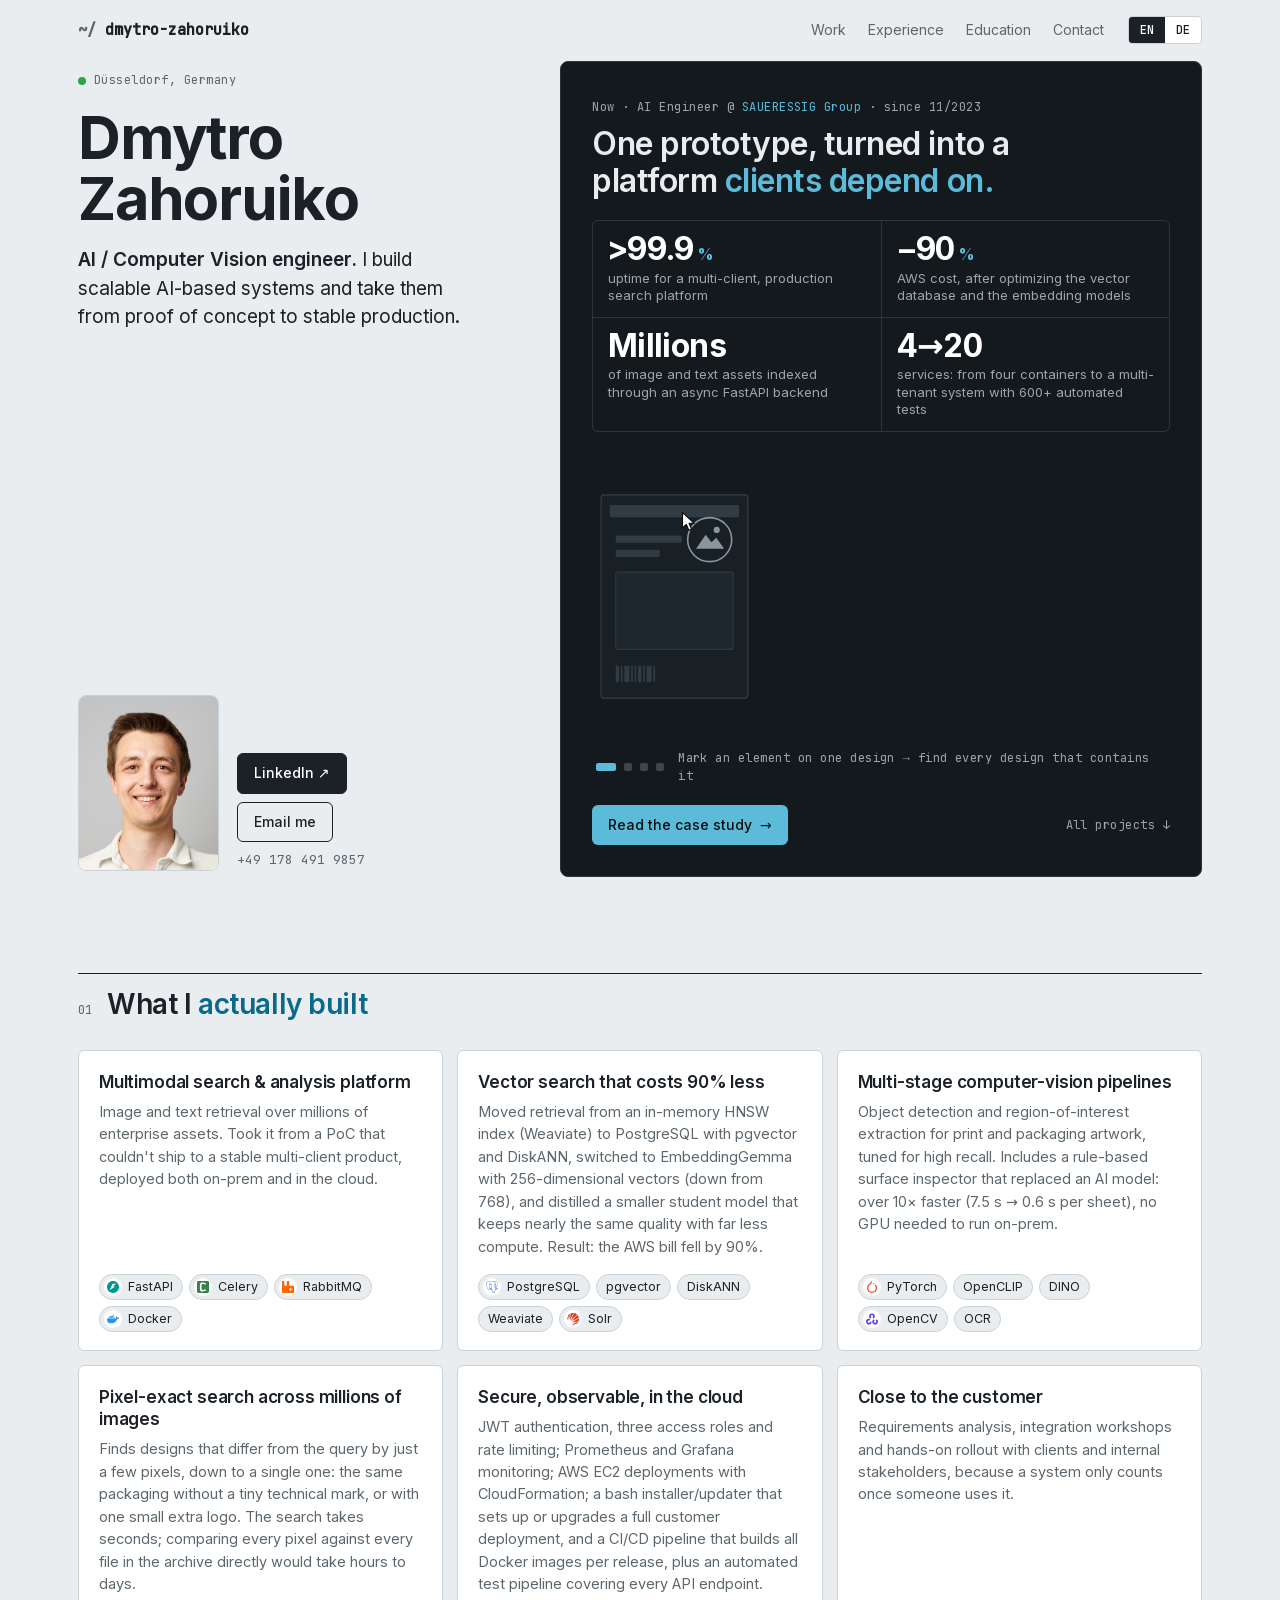
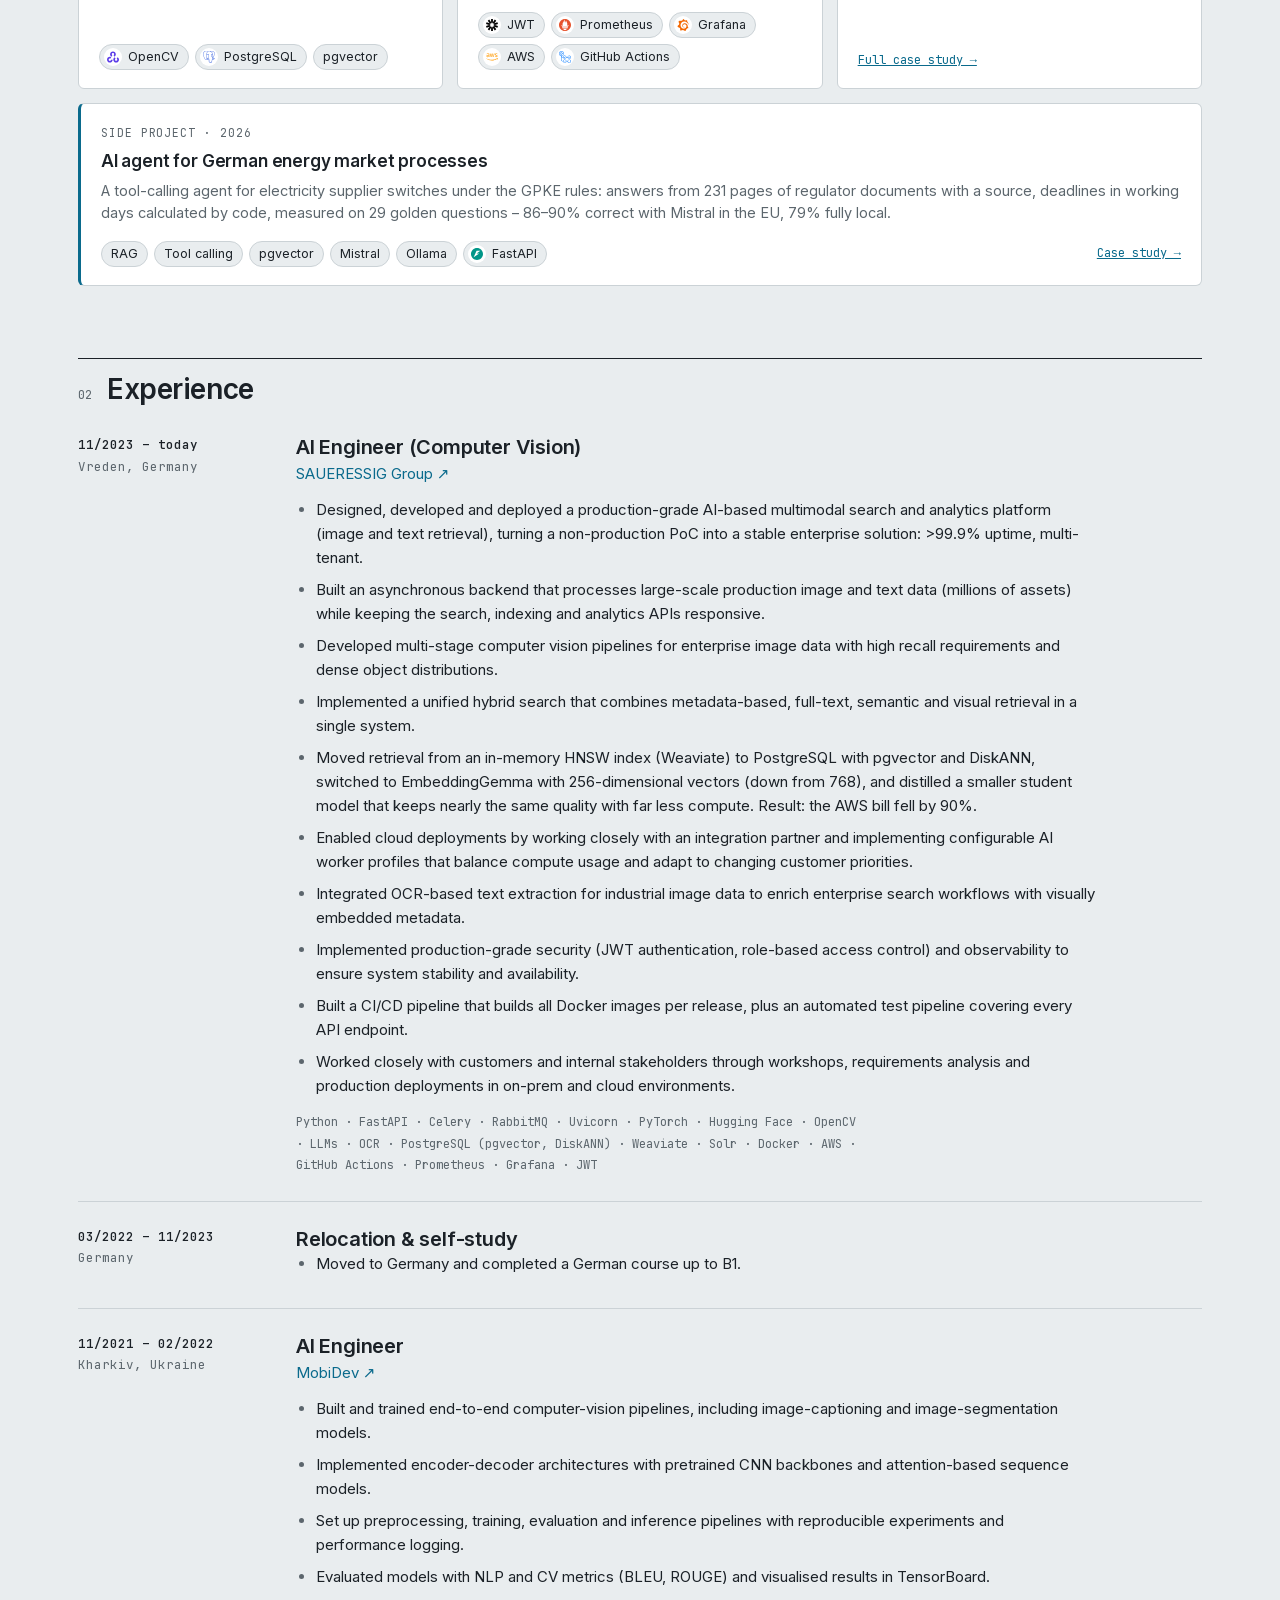
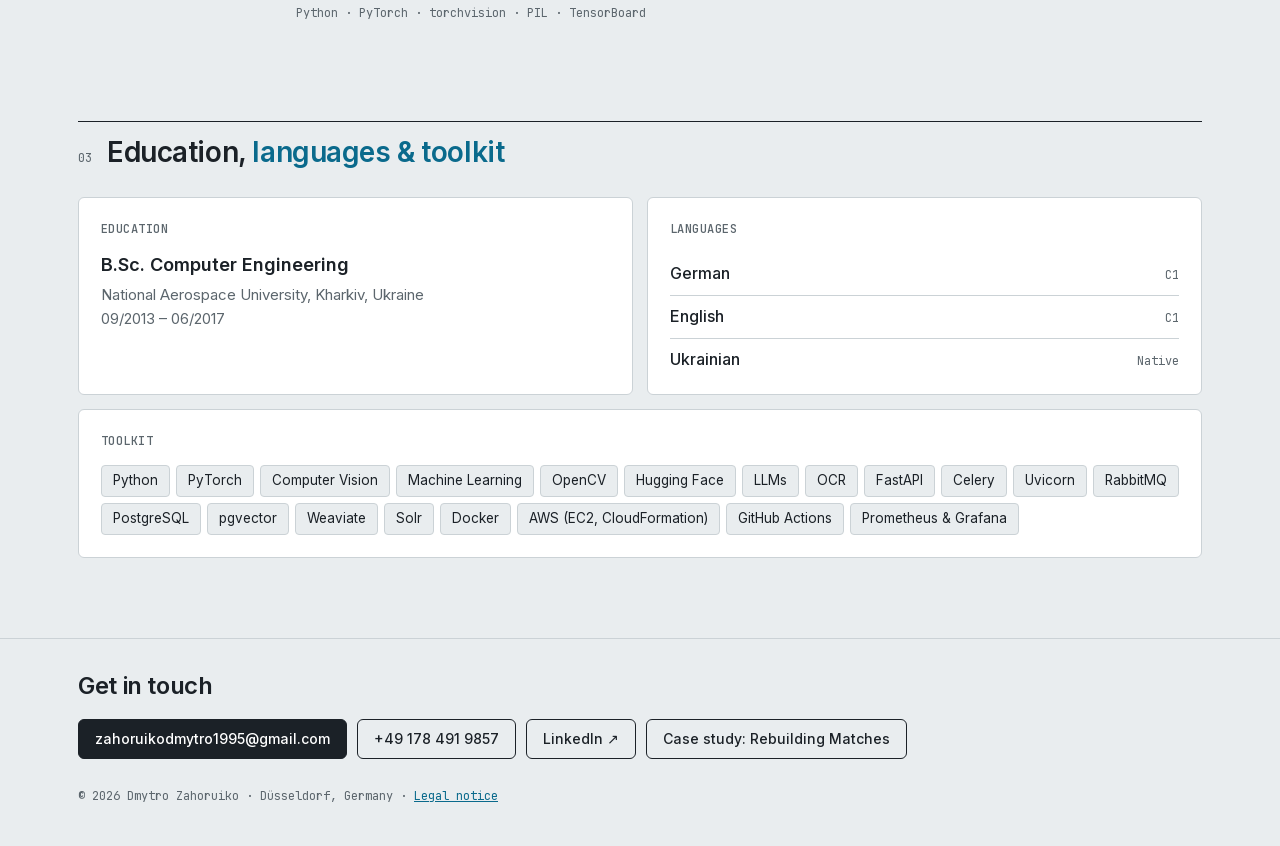
==== index.html @ 3e7b96e1 "Write percentages without a space and number ranges with en dashes Applies site-wide: the energy-age" ====
<!doctype html>
<html lang="en">
<head>
<meta charset="utf-8">
<meta name="viewport" content="width=device-width, initial-scale=1">
<title>Dmytro Zahoruiko — AI / Computer Vision Engineer</title>
<meta name="description" content="AI/ML engineer building production computer-vision, retrieval and LLM systems. Düsseldorf, Germany.">
<link rel="stylesheet" href="fonts/fonts.css">
<style>
  :root {
    --bg: #E9EDEF;
    --panel: #FFFFFF;
    --ink: #1B2127;
    --soft: #5C666D;
    --line: #CBD2D6;
    --accent: #0A6A8C;
    --hero: #14191E;
    --hero-ink: #E8ECEE;
    --hero-soft: #9AA5AD;
    --hero-line: #2C353C;
    --hero-accent: #5CBBD9;
    --btn-ink: #FFFFFF;

    --sans: "Inter", "Segoe UI", system-ui, -apple-system, "Helvetica Neue", Arial, sans-serif;
    --mono: "JetBrains Mono", ui-monospace, "SF Mono", "Cascadia Mono", Consolas, Menlo, monospace;
  }
  @media (prefers-color-scheme: dark) {
    :root {
      --bg: #101418;
      --panel: #1A2026;
      --ink: #E6E9E8;
      --soft: #97A1A8;
      --line: #2D363C;
      --accent: #5CBBD9;
      --hero: #0A0D10;
      --btn-ink: #101418;
    }
  }
  * { box-sizing: border-box; }
  html { scroll-behavior: smooth; }
  body {
    margin: 0;
    background: var(--bg);
    color: var(--ink);
    font-family: var(--sans);
    font-size: 16px;
    line-height: 1.6;
    -webkit-font-smoothing: antialiased;
  }
  a { color: var(--accent); }
  :focus-visible { outline: 2px solid var(--accent); outline-offset: 3px; }
  .wrap { max-width: 1180px; margin: 0 auto; padding: 0 28px; }
  .mono { font-family: var(--mono); font-size: 12px; letter-spacing: .04em; }

  /* ---------- nav (pinned) ---------- */
  html { scroll-padding-top: 76px; }
  /* nav jumps: land the section heading just under the bar, not its top padding */
  section[id] { scroll-margin-top: -72px; }
  .topbar {
    position: sticky; top: 0; z-index: 10;
    background: var(--bg);
    background: color-mix(in srgb, var(--bg) 88%, transparent);
    -webkit-backdrop-filter: blur(10px); backdrop-filter: blur(10px);
    border-bottom: 1px solid transparent;
    transition: border-color .2s;
  }
  .topbar.scrolled { border-bottom-color: var(--line); }
  nav { height: 60px; display: flex; align-items: center; justify-content: space-between; }
  .logo { font-weight: 600; font-size: 15px; text-decoration: none; color: var(--ink); font-family: var(--mono); }
  .logo::before { content: "~/ "; color: var(--soft); }
  .navr { display: flex; align-items: center; gap: 24px; }
  nav ul { display: flex; gap: 22px; list-style: none; margin: 0; padding: 0; }
  nav ul a { text-decoration: none; font-size: 14px; color: var(--soft); }
  nav ul a:hover { color: var(--ink); }
  .lang { display: flex; border: 1px solid var(--line); border-radius: 4px; overflow: hidden; background: var(--panel); }
  .lang button {
    font-family: var(--mono); font-size: 12px; font-weight: 500;
    padding: 5px 11px; border: 0; background: transparent; color: var(--ink); cursor: pointer;
  }
  .lang button[aria-pressed="true"] { background: var(--ink); color: var(--panel); }
  .lang button:not([aria-pressed="true"]):hover { background: var(--bg); }

  /* ---------- hero (fits one screen) ---------- */
  .hero {
    min-height: calc(100vh - 60px);
    display: grid;
    grid-template-columns: minmax(0, 5fr) minmax(0, 7fr);
    gap: 24px;
    padding-bottom: 24px;
    align-items: stretch;
  }
  .who { display: flex; flex-direction: column; justify-content: space-between; gap: 24px; padding: 6px 0; }
  .loc { color: var(--soft); display: inline-flex; align-items: center; gap: 8px; }
  .loc::before { content: ""; width: 8px; height: 8px; border-radius: 50%; background: #2DA44E; }
  h1 { font-weight: 700; font-size: clamp(38px, 4.6vw, 62px); line-height: 1.05; letter-spacing: -.02em; margin: 14px 0 16px; }
  .role { font-size: 19px; line-height: 1.5; max-width: 34ch; margin: 0; }
  .role b { font-weight: 600; }

  .id-row { display: flex; gap: 18px; align-items: flex-end; }
  .photo { flex: 0 0 auto; width: clamp(112px, 11vw, 150px); aspect-ratio: 4/5; border-radius: 8px; overflow: hidden; background: var(--panel); border: 1px solid var(--line); position: relative; display: grid; place-items: center; }
  .photo img { position: absolute; inset: 0; width: 100%; height: 100%; object-fit: cover; }
  .photo span { font-weight: 600; font-size: 40px; color: var(--soft); }
  .contact { display: flex; flex-direction: column; gap: 8px; align-items: flex-start; }
  .btn {
    display: inline-flex; align-items: center; gap: 8px;
    padding: 8px 16px; border-radius: 6px;
    font-weight: 500; font-size: 14px; text-decoration: none;
    border: 1px solid var(--ink); color: var(--ink); background: transparent;
    transition: background .15s, color .15s;
  }
  .btn.solid { background: var(--ink); color: var(--btn-ink); }
  .btn:hover { background: var(--panel); color: var(--ink); }
  .btn.solid:hover { background: var(--accent); border-color: var(--accent); color: #fff; }
  .phone { font-family: var(--mono); font-size: 13px; text-decoration: none; color: var(--soft); }
  .phone:hover { color: var(--ink); text-decoration: underline; }

  /* ---------- impact panel ---------- */
  .impact {
    background: var(--hero); color: var(--hero-ink);
    border: 1px solid var(--hero-line); border-radius: 8px;
    padding: clamp(20px, 2.4vw, 34px);
    display: flex; flex-direction: column; gap: 20px;
  }
  .impact .mono { color: var(--hero-soft); line-height: 1.5; }
  .impact .mono a { color: var(--hero-accent); text-decoration: none; }
  .impact .mono a:hover { text-decoration: underline; }
  .impact h2 { font-weight: 600; font-size: clamp(24px, 2.5vw, 34px); line-height: 1.15; letter-spacing: -.015em; margin: 8px 0 0; max-width: 24ch; }
  .impact h2 em { font-style: normal; color: var(--hero-accent); }
  .stats { display: grid; grid-template-columns: repeat(2, minmax(0, 1fr)); gap: 1px; background: var(--hero-line); border: 1px solid var(--hero-line); border-radius: 6px; overflow: hidden; }
  .stat { background: var(--hero); padding: 11px 15px 12px; }
  .stat strong { display: block; font-weight: 700; font-size: clamp(24px, 2.5vw, 34px); line-height: 1.05; letter-spacing: -.02em; font-variant-numeric: tabular-nums; color: #fff; }
  .stat strong small { font-size: .5em; color: var(--hero-accent); margin-left: 3px; font-weight: 600; }
  .stat p { margin: 4px 0 0; font-size: 13px; line-height: 1.35; color: var(--hero-soft); }
  /* search demo: select a motif, find the designs that contain it */
  .demo { margin: 0; display: flex; flex-direction: column; gap: 8px; }
  .demo svg { display: block; width: 100%; height: auto; }
  /* desktop: the hero is exactly one screen tall and the demo takes whatever height is left */
  @media (min-width: 961px) {
    .hero { height: calc(100vh - 60px); min-height: 560px; }
    .impact { min-height: 0; }
    .demo { flex: 1 1 0; min-height: 90px; }
    .demo svg { flex: 1 1 0; min-height: 0; height: 100%; }
  }
  .demo .body { fill: #181F25; stroke: #343F47; stroke-width: 1; }
  .demo .band, .demo .ln, .demo .bc { fill: #313B43; }
  .demo .blk { fill: #1F272E; stroke: #2E383F; stroke-width: 1; }
  .demo .em circle { fill: none; stroke: #8A959D; stroke-width: 1.4; }
  .demo .em path, .demo .em .sun { fill: #8A959D; stroke: none; }
  .demo .em.on circle { stroke: var(--hero-accent); }
  .demo .em.on path, .demo .em.on .sun { fill: var(--hero-accent); }
  .demo .sel, .demo .hl { fill: rgba(92, 187, 217, .14); stroke: var(--hero-accent); stroke-width: 1.5; }
  .demo .sel { stroke-dasharray: 4 3; }
  .demo .sel.lock { stroke-dasharray: none; }
  .demo .arrow { fill: none; stroke: var(--hero-soft); stroke-width: 1.5; stroke-linecap: round; stroke-linejoin: round; }
  .demo .board { stroke: #3A3029; stroke-width: 1; }
  .demo .gr { fill: none; stroke: #3A3029; stroke-linecap: round; }
  .demo .gr2 { fill: none; stroke: #4D3F34; stroke-linecap: round; }
  .demo .pore { fill: none; stroke: #120E0B; stroke-linecap: round; opacity: .8; }
  .demo .knot .kb { fill: #17120F; stroke: #6E5949; }
  .demo .knot .kr { fill: none; stroke: #5A483B; }
  .demo .knot .kc { fill: #75604E; }
  .demo .crack { fill: #0A0807; stroke: #54443A; stroke-width: .4; stroke-linejoin: round; }
  .demo .mat { stroke: #3A3F44; stroke-width: 1; }
  .demo .vein { fill: none; stroke: #C9C4BA; stroke-linecap: round; stroke-linejoin: round; opacity: .8; }
  .demo .vein2 { fill: none; stroke: #8E8981; stroke-linecap: round; stroke-linejoin: round; opacity: .45; }
  .demo .speck { fill: none; stroke: #55524C; stroke-linecap: round; }
  .demo .pebble { fill: #3A2E27; opacity: .7; }
  .demo .brush { fill: none; stroke: #8C969D; opacity: .35; }
  .demo .brush2 { fill: none; stroke: #23292D; opacity: .4; }
  .demo .thread { fill: #3C4350; }
  .demo .thread2 { fill: #343A45; }
  .demo text { font-family: var(--mono); }
  .demo .cls text { fill: var(--hero-ink); transition: fill .3s; }
  .demo .cls .track { fill: #222A30; }
  .demo .cls .bar { fill: #5C666D; transition: fill .3s; }
  .demo .cls.on text { fill: var(--hero-accent); }
  .demo .cls.on .bar { fill: var(--hero-accent); }
  .demo .cls.dim text { fill: #5C666D; }
  .demo .chip rect { fill: rgba(92, 187, 217, .14); stroke: var(--hero-accent); stroke-width: 1; }
  .demo .chip text { fill: var(--hero-accent); letter-spacing: .06em; }
  .demo .mk { fill: none; stroke: #8A959D; stroke-width: 1; stroke-linejoin: round; }
  .demo .mkf { fill: #8A959D; }
  .demo .dmk { fill: none; stroke: var(--hero-accent); stroke-width: 1.3; stroke-linejoin: round; }
  .demo .dmkf { fill: var(--hero-accent); }
  .demo .dlab { fill: var(--hero-accent); }
  .demo .mini-em { fill: none; stroke: #6F7A82; stroke-width: .8; }
  .demo .probe { fill: none; stroke: var(--hero-accent); stroke-width: 1.2; }
  .demo .cand { fill: none; stroke: var(--hero-accent); stroke-width: 1; stroke-dasharray: 3 2; }
  .demo .det { fill: none; stroke: #9AA5AD; stroke-width: 1; stroke-dasharray: 3 2; }
  .demo .scan { stroke: var(--hero-accent); stroke-width: 1.5; }
  .demo .rip { fill: none; stroke: var(--hero-accent); stroke-width: 1.5; }
  .demo-foot { display: flex; align-items: center; gap: 10px; }
  .dots { display: flex; flex: none; }
  .dots button {
    width: 16px; height: 16px; padding: 4px; border: 0; border-radius: 6px; cursor: pointer;
    background: #3A454D; background-clip: content-box;
    transition: width .3s, background-color .3s;
  }
  .dots button:hover { background-color: var(--hero-soft); }
  .dots button[aria-current="true"] { width: 28px; background-color: var(--hero-accent); }
  .demo figcaption { display: grid; }
  .demo figcaption span { grid-area: 1 / 1; transition: opacity .4s; }
  .demo .cur { fill: #fff; stroke: #0A0D10; stroke-width: 1; stroke-linejoin: round; }
  .impact-foot { display: flex; align-items: center; justify-content: space-between; flex-wrap: wrap; gap: 12px; margin-top: auto; }
  .more { color: #0A0D10; background: var(--hero-accent); text-decoration: none; font-weight: 500; font-size: 14px; padding: 9px 16px; border-radius: 6px; display: inline-flex; gap: 8px; }
  .more:hover { background: #8AD3EA; }
  .impact-foot .down { color: var(--hero-soft); text-decoration: none; }
  .impact-foot .down:hover { color: #fff; }

  /* ---------- sections ---------- */
  section { padding: 72px 0 0; }
  .sec-head { display: flex; align-items: baseline; gap: 14px; border-top: 1px solid var(--ink); padding-top: 14px; margin-bottom: 28px; }
  .sec-head .mono { color: var(--soft); }
  h2.t { font-weight: 600; letter-spacing: -.015em; font-size: 28px; line-height: 1.2; margin: 0; }
  h2.t em { font-style: normal; color: var(--accent); }

  .work { display: grid; grid-template-columns: repeat(auto-fit, minmax(300px, 1fr)); gap: 14px; }
  .card { background: var(--panel); border: 1px solid var(--line); border-radius: 6px; padding: 20px 20px 18px; display: flex; flex-direction: column; }
  .card:hover { border-color: var(--soft); }
  .card h3 { font-size: 17px; font-weight: 600; letter-spacing: -.01em; line-height: 1.3; margin: 0 0 8px; }
  .card p { margin: 0 0 16px; color: var(--soft); font-size: 14.5px; line-height: 1.55; }
  .card .more-link { margin-top: auto; font-family: var(--mono); font-size: 12px; }
  .card.side { grid-column: 1 / -1; border-left: 3px solid var(--accent); }
  .card .kicker { font-family: var(--mono); font-size: 11.5px; letter-spacing: .08em; text-transform: uppercase; color: var(--soft); margin: 0 0 8px; }
  .card .foot { display: flex; flex-wrap: wrap; align-items: center; justify-content: space-between; gap: 12px; margin-top: auto; }
  .card .foot .stack, .card .foot .more-link { margin-top: 0; }

  .stack { display: flex; flex-wrap: wrap; gap: 6px; list-style: none; margin: auto 0 0; padding: 0; }
  .stack li { display: inline-flex; align-items: center; gap: 6px; font-size: 12.5px; padding: 3px 9px 3px 4px; border: 1px solid var(--line); border-radius: 999px; background: var(--bg); line-height: 1.4; }
  .stack li.ni { padding-left: 9px; }
  .stack i { width: 18px; height: 18px; border-radius: 50%; background: #fff; display: grid; place-items: center; flex: 0 0 auto; }
  .stack img { width: 12px; height: 12px; display: block; }

  /* experience */
  .job { display: grid; grid-template-columns: 190px 1fr; gap: 28px; padding: 24px 0; border-top: 1px solid var(--line); }
  .sec-head + .job { border-top: 0; padding-top: 0; }
  .when { font-family: var(--mono); font-size: 12.5px; color: var(--soft); line-height: 1.7; }
  .when b { color: var(--ink); font-weight: 500; display: block; }
  .job h3 { margin: 0; font-size: 20px; font-weight: 600; letter-spacing: -.01em; line-height: 1.3; }
  .job .org { font-size: 15px; margin: 2px 0 12px; color: var(--soft); }
  .job .org a { color: var(--accent); text-decoration: none; }
  .job .org a:hover { text-decoration: underline; }
  .job ul.points { margin: 0; padding-left: 20px; max-width: 80ch; }
  .job ul.points li { margin-bottom: 8px; font-size: 15px; }
  .job ul.points li::marker { color: var(--soft); }
  .job .techline { margin-top: 14px; font-family: var(--mono); font-size: 12px; color: var(--soft); max-width: 80ch; line-height: 1.8; }

  /* education / languages / toolkit */
  .cols { display: grid; grid-template-columns: repeat(2, minmax(0, 1fr)); gap: 14px; }
  @media (max-width: 720px) { .cols { grid-template-columns: minmax(0, 1fr); } }
  .box { background: var(--panel); border: 1px solid var(--line); border-radius: 6px; padding: 22px; }
  .box h3 { margin: 0 0 14px; color: var(--soft); font-weight: 500; text-transform: uppercase; }
  .edu-t { font-size: 18px; font-weight: 600; line-height: 1.3; margin: 0; }
  .edu-s { color: var(--soft); margin: 6px 0 0; font-size: 15px; }
  .langs { list-style: none; margin: 0; padding: 0; }
  .langs li { display: flex; justify-content: space-between; align-items: baseline; padding: 8px 0; border-bottom: 1px solid var(--line); font-size: 16px; font-weight: 500; }
  .langs li:last-child { border: 0; padding-bottom: 0; }
  .langs span { font-family: var(--mono); font-size: 12px; color: var(--soft); font-weight: 400; }
  .skills { display: flex; flex-wrap: wrap; gap: 6px; list-style: none; margin: 0; padding: 0; }
  .skills li { padding: 4px 11px; border: 1px solid var(--line); border-radius: 4px; font-size: 13.5px; background: var(--bg); }

  footer { margin-top: 80px; border-top: 1px solid var(--line); padding: 32px 0 40px; }
  footer h2 { font-weight: 600; letter-spacing: -.015em; font-size: 24px; line-height: 1.25; margin: 0 0 18px; }
  footer .links { display: flex; flex-wrap: wrap; gap: 10px; }
  footer small { display: block; margin-top: 28px; color: var(--soft); font-family: var(--mono); font-size: 12px; }

  /* ---------- responsive ---------- */
  @media (max-width: 960px) {
    .hero { grid-template-columns: minmax(0, 1fr); min-height: 0; }
    .job { grid-template-columns: 1fr; gap: 6px; }
  }
  @media (max-width: 640px) {
    .wrap { padding: 0 18px; }
    nav ul { display: none; }
    .navr { gap: 0; }
    .photo { width: 96px; }
    .stat { padding: 12px; }
    .stat p { font-size: 12.5px; }
    section { padding-top: 56px; }
    section[id] { scroll-margin-top: -56px; }
  }
  /* short laptop screens: keep the whole panel inside the first screen */
  @media (min-width: 961px) and (max-height: 780px) {
    h1 { font-size: clamp(36px, 4vw, 52px); margin: 10px 0 12px; }
    .role { font-size: 17px; }
    .impact { gap: 14px; padding: 20px 26px; }
    .stat { padding: 8px 13px 9px; }
    .stat strong { font-size: 26px; }
    .stat p { font-size: 12px; margin-top: 3px; }
    .photo { width: 104px; }
  }
</style>
</head>
<body>

<div class="topbar">
<div class="wrap">
  <nav>
    <a class="logo" href="#top" data-de="dmytro-sahoruiko">dmytro-zahoruiko</a>
    <div class="navr">
      <ul>
        <li><a href="#work" data-de="Projekte">Work</a></li>
        <li><a href="#experience" data-de="Erfahrung">Experience</a></li>
        <li><a href="#about" data-de="Ausbildung">Education</a></li>
        <li><a href="#contact" data-de="Kontakt">Contact</a></li>
      </ul>
      <div class="lang" role="group" aria-label="Language / Sprache">
        <button type="button" data-l="en" aria-pressed="true">EN</button>
        <button type="button" data-l="de" aria-pressed="false">DE</button>
      </div>
    </div>
  </nav>
</div>
</div>

<div class="wrap">
  <header class="hero" id="top">
    <div class="who">
      <div>
        <span class="mono loc" data-de="Düsseldorf, Deutschland">Düsseldorf, Germany</span>
        <h1 data-de="Dmytro Sahoruiko">Dmytro Zahoruiko</h1>
        <p class="role" data-de="<b>KI- / Computer-Vision-Engineer.</b> Ich baue skalierbare KI-basierte Systeme und bringe sie vom PoC in den stabilen Produktivbetrieb."><b>AI / Computer Vision engineer.</b> I build scalable AI-based systems and take them from proof of concept to stable production.</p>
      </div>
      <div class="id-row">
        <div class="photo">
          <span aria-hidden="true" data-de="DS">DZ</span>
          <img src="photo.jpg" alt="Portrait of Dmytro Zahoruiko" onerror="this.remove()">
        </div>
        <div class="contact">
          <a class="btn solid" href="https://www.linkedin.com/in/zzzzauber/" target="_blank" rel="noopener">LinkedIn ↗</a>
          <a class="btn" href="mailto:zahoruikodmytro1995@gmail.com" data-de="E-Mail schreiben">Email me</a>
          <a class="phone" href="tel:+491784919857">+49 178 491 9857</a>
        </div>
      </div>
    </div>

    <aside class="impact" aria-labelledby="impact-h">
      <div>
        <span class="mono" data-de="Aktuell · AI Engineer @ <a href='https://www.saueressig.com/saueressig-mimic-matches/' target='_blank' rel='noopener'>SAUERESSIG Group</a> · seit 11/2023">Now · AI Engineer @ <a href="https://www.saueressig.com/en/saueressig-mimic-matches-2/" target="_blank" rel="noopener">SAUERESSIG Group</a> · since 11/2023</span>
        <h2 id="impact-h" data-de="Vom Prototyp zur Plattform, <em>auf die Kunden bauen.</em>">One prototype, turned into a platform <em>clients depend on.</em></h2>
      </div>

      <div class="stats">
        <div class="stat"><strong data-de="&gt;99,9<small>%</small>">&gt;99.9<small>%</small></strong><p data-de="Uptime einer produktiven Such-Plattform im Multi-Client-Betrieb">uptime for a multi-client, production search platform</p></div>
        <div class="stat"><strong>−90<small>%</small></strong><p data-de="AWS-Kosten, nach der Optimierung der Vektordatenbank und der Embedding-Modelle">AWS cost, after optimizing the vector database and the embedding models</p></div>
        <div class="stat"><strong data-de="Millionen">Millions</strong><p data-de="an Bild- und Text-Assets, verarbeitet über ein asynchrones FastAPI-Backend">of image and text assets indexed through an async FastAPI backend</p></div>
        <div class="stat"><strong>4→20</strong><p data-de="Services: von vier Containern zum mandantenfähigen System mit 600+ automatisierten Tests">services: from four containers to a multi-tenant system with 600+ automated tests</p></div>
      </div>

      <figure class="demo" id="demo">
        <svg viewBox="0 0 512 210" preserveAspectRatio="xMinYMid meet" aria-hidden="true" focusable="false"></svg>
        <div class="demo-foot">
        <div class="dots">
          <button type="button" aria-label="1 / 4" aria-current="true"></button>
          <button type="button" aria-label="2 / 4" aria-current="false"></button>
          <button type="button" aria-label="3 / 4" aria-current="false"></button>
          <button type="button" aria-label="4 / 4" aria-current="false"></button>
        </div>
        <figcaption class="mono">
          <span data-de="Element auf einem Design markieren → alle Designs finden, die es enthalten">Mark an element on one design → find every design that contains it</span>
          <span data-de="Äste, Risse und Spalten werden erkannt → eins anklicken, Dekore mit ähnlichen finden" style="opacity:0">Knots, cracks and splits are detected → click one to find decors with similar ones</span>
          <span data-de="Neue Dekore werden gescannt und klassifiziert: Holz, Stein, Leder, Metall oder Textil" style="opacity:0">New decors are scanned and classified: wood, stone, leather, metal or textile</span>
          <span data-de="Unter Millionen das fast identische Design finden und sehen, was abweicht, bis auf einen Pixel" style="opacity:0">Find the near-identical design among millions and see exactly what differs, down to a single pixel</span>
        </figcaption>
        </div>
      </figure>

      <div class="impact-foot">
        <a class="more" data-case href="rebuilding_matches.html"><span data-de="Case Study lesen">Read the case study</span> <span aria-hidden="true">→</span></a>
        <a href="#work" class="mono down" data-de="Alle Projekte ↓">All projects ↓</a>
      </div>
    </aside>
  </header>
</div>

<main>
  <section id="work">
    <div class="wrap">
      <div class="sec-head"><span class="mono">01</span><h2 class="t" data-de="Was ich <em>konkret gebaut habe</em>">What I <em>actually built</em></h2></div>
      <div class="work">
        <article class="card">
          <h3 data-de="Multimodale Such- und Analyseplattform">Multimodal search &amp; analysis platform</h3>
          <p data-de="Bild- und Text-Retrieval über Millionen von Enterprise-Assets. Vom nicht produktionsfähigen PoC zum stabilen Multi-Client-Produkt, betrieben On-Prem und in der Cloud.">Image and text retrieval over millions of enterprise assets. Took it from a PoC that couldn't ship to a stable multi-client product, deployed both on-prem and in the cloud.</p>
          <ul class="stack">
            <li><i><img src="icons/fastapi.svg" alt=""></i>FastAPI</li>
            <li><i><img src="icons/celery.svg" alt=""></i>Celery</li>
            <li><i><img src="icons/rabbitmq.svg" alt=""></i>RabbitMQ</li>
            <li><i><img src="icons/docker.svg" alt=""></i>Docker</li>
          </ul>
        </article>
        <article class="card">
          <h3 data-de="Vektorsuche, die 90% weniger kostet">Vector search that costs 90% less</h3>
          <p data-de="Retrieval von einem HNSW-Index im Arbeitsspeicher (Weaviate) auf PostgreSQL mit pgvector und DiskANN umgezogen, auf EmbeddingGemma mit 256-dimensionalen Vektoren (statt 768) umgestiegen und ein kleineres Student-Modell destilliert, das mit deutlich weniger Rechenaufwand nahezu dieselbe Qualität erreicht. Ergebnis: 90% niedrigere AWS-Kosten.">Moved retrieval from an in-memory HNSW index (Weaviate) to PostgreSQL with pgvector and DiskANN, switched to EmbeddingGemma with 256-dimensional vectors (down from 768), and distilled a smaller student model that keeps nearly the same quality with far less compute. Result: the AWS bill fell by 90%.</p>
          <ul class="stack">
            <li><i><img src="icons/postgresql.svg" alt=""></i>PostgreSQL</li>
            <li class="ni">pgvector</li>
            <li class="ni">DiskANN</li>
            <li class="ni">Weaviate</li>
            <li><i><img src="icons/apachesolr.svg" alt=""></i>Solr</li>
          </ul>
        </article>
        <article class="card">
          <h3 data-de="Mehrstufige Computer-Vision-Pipelines">Multi-stage computer-vision pipelines</h3>
          <p data-de="Objekterkennung und Region-of-Interest-Extraktion für Druck- und Verpackungsmotive, auf hohen Recall ausgelegt. Dazu ein regelbasierter Oberflächenprüfer, der ein KI-Modell ersetzt hat: mehr als zehnmal schneller (7,5 s → 0,6 s pro Bogen), ohne GPU im On-Prem-Betrieb.">Object detection and region-of-interest extraction for print and packaging artwork, tuned for high recall. Includes a rule-based surface inspector that replaced an AI model: over 10× faster (7.5 s → 0.6 s per sheet), no GPU needed to run on-prem.</p>
          <ul class="stack">
            <li><i><img src="icons/pytorch.svg" alt=""></i>PyTorch</li>
            <li class="ni">OpenCLIP</li>
            <li class="ni">DINO</li>
            <li><i><img src="icons/opencv.svg" alt=""></i>OpenCV</li>
            <li class="ni">OCR</li>
          </ul>
        </article>
        <article class="card">
          <h3 data-de="Pixelgenaue Suche in Millionen Bildern">Pixel-exact search across millions of images</h3>
          <p data-de="Findet Designs, die sich von der Vorlage nur um wenige Pixel unterscheiden, bis hin zu einem einzigen: dieselbe Verpackung ohne ein kleines technisches Zeichen oder mit einem zusätzlichen Logo. Die Suche dauert Sekunden; ein direkter Pixelvergleich mit jeder Datei im Archiv würde Stunden bis Tage dauern.">Finds designs that differ from the query by just a few pixels, down to a single one: the same packaging without a tiny technical mark, or with one small extra logo. The search takes seconds; comparing every pixel against every file in the archive directly would take hours to days.</p>
          <ul class="stack">
            <li><i><img src="icons/opencv.svg" alt=""></i>OpenCV</li>
            <li><i><img src="icons/postgresql.svg" alt=""></i>PostgreSQL</li>
            <li class="ni">pgvector</li>
          </ul>
        </article>
        <article class="card">
          <h3 data-de="Sicher, beobachtbar, in der Cloud">Secure, observable, in the cloud</h3>
          <p data-de="JWT-Authentifizierung, drei Zugriffsrollen und Rate Limiting; Monitoring mit Prometheus und Grafana; AWS-EC2-Deployments mit CloudFormation; ein Bash-Installer/-Updater, der ein vollständiges Kunden-Deployment einrichtet oder aktualisiert, und eine CI/CD-Pipeline, die pro Release alle Docker-Images baut, sowie eine automatisierte Test-Pipeline, die jeden API-Endpunkt abdeckt.">JWT authentication, three access roles and rate limiting; Prometheus and Grafana monitoring; AWS EC2 deployments with CloudFormation; a bash installer/updater that sets up or upgrades a full customer deployment, and a CI/CD pipeline that builds all Docker images per release, plus an automated test pipeline covering every API endpoint.</p>
          <ul class="stack">
            <li><i><img src="icons/jsonwebtokens.svg" alt=""></i>JWT</li>
            <li><i><img src="icons/prometheus.svg" alt=""></i>Prometheus</li>
            <li><i><img src="icons/grafana.svg" alt=""></i>Grafana</li>
            <li><i><img src="icons/aws.svg" alt=""></i>AWS</li>
            <li><i><img src="icons/githubactions.svg" alt=""></i>GitHub Actions</li>
          </ul>
        </article>
        <article class="card">
          <h3 data-de="Nah am Kunden">Close to the customer</h3>
          <p data-de="Anforderungsanalyse, Integrations-Workshops und Rollout gemeinsam mit Kunden und internen Stakeholdern, denn ein System zählt erst, wenn es genutzt wird.">Requirements analysis, integration workshops and hands-on rollout with clients and internal stakeholders, because a system only counts once someone uses it.</p>
          <a class="more-link" data-case href="rebuilding_matches.html" data-de="Vollständige Case Study →">Full case study →</a>
        </article>
        <article class="card side">
          <p class="kicker" data-de="Nebenprojekt · 2026">Side project · 2026</p>
          <h3 data-de="KI-Agent für Prozesse der Energiewirtschaft">AI agent for German energy market processes</h3>
          <p data-de="Ein Tool-Calling-Agent für den Lieferantenwechsel nach GPKE: Antworten aus 231 Seiten BNetzA-Dokumenten mit Quelle, Fristen in Werktagen per Code berechnet, gemessen an 29 Golden Questions – 86–90% richtig mit Mistral in der EU, 79% komplett lokal.">A tool-calling agent for electricity supplier switches under the GPKE rules: answers from 231 pages of regulator documents with a source, deadlines in working days calculated by code, measured on 29 golden questions – 86–90% correct with Mistral in the EU, 79% fully local.</p>
          <div class="foot">
            <ul class="stack">
              <li class="ni">RAG</li>
              <li class="ni">Tool calling</li>
              <li class="ni">pgvector</li>
              <li class="ni">Mistral</li>
              <li class="ni">Ollama</li>
              <li><i><img src="icons/fastapi.svg" alt=""></i>FastAPI</li>
            </ul>
            <a class="more-link" data-case="agent" href="energy_agent.html" data-de="Case Study →">Case study →</a>
          </div>
        </article>
      </div>
    </div>
  </section>

  <section id="experience">
    <div class="wrap">
      <div class="sec-head"><span class="mono">02</span><h2 class="t" data-de="Berufserfahrung">Experience</h2></div>

      <div class="job">
        <div class="when" data-de="<b>11/2023 – heute</b>Vreden, Deutschland"><b>11/2023 – today</b>Vreden, Germany</div>
        <div>
          <h3>AI Engineer (Computer Vision)</h3>
          <div class="org" data-de="<a href='https://www.saueressig.com/saueressig-mimic-matches/' target='_blank' rel='noopener'>SAUERESSIG Group ↗</a>"><a href="https://www.saueressig.com/en/saueressig-mimic-matches-2/" target="_blank" rel="noopener">SAUERESSIG Group ↗</a></div>
          <ul class="points">
            <li data-de="Entwicklung, Aufbau und Produktivsetzung einer KI-basierten multimodalen Such- und Analyseplattform (Bild- und Text-Retrieval) von einem nicht produktionsfähigen PoC zu einer stabilen Enterprise-Lösung (&gt;99,9% Uptime, Multi-Client-Betrieb).">Designed, developed and deployed a production-grade AI-based multimodal search and analytics platform (image and text retrieval), turning a non-production PoC into a stable enterprise solution: &gt;99.9% uptime, multi-tenant.</li>
            <li data-de="Aufbau eines asynchronen Backends zur Verarbeitung großer Mengen produktiver Bild- und Textdaten (Millionen Assets) bei responsiven Nutzer-APIs für Suche, Indexierung und Analytics.">Built an asynchronous backend that processes large-scale production image and text data (millions of assets) while keeping the search, indexing and analytics APIs responsive.</li>
            <li data-de="Entwicklung mehrstufiger Computer-Vision-Pipelines für Enterprise-Bilddaten mit hohen Recall-Anforderungen und dichten Objektverteilungen.">Developed multi-stage computer vision pipelines for enterprise image data with high recall requirements and dense object distributions.</li>
            <li data-de="Implementierung einer einheitlichen Hybridsuche, die metadatenbasierte, Volltext-, semantische und visuelle Suche in einem System vereint.">Implemented a unified hybrid search that combines metadata-based, full-text, semantic and visual retrieval in a single system.</li>
            <li data-de="Umzug des Retrievals von einem HNSW-Index im Arbeitsspeicher (Weaviate) auf PostgreSQL mit pgvector und DiskANN, Wechsel zu EmbeddingGemma mit 256-dimensionalen Vektoren (statt 768) sowie Destillation eines kleineren Student-Modells, das mit deutlich weniger Rechenaufwand nahezu dieselbe Qualität erreicht. Ergebnis: 90% niedrigere AWS-Kosten.">Moved retrieval from an in-memory HNSW index (Weaviate) to PostgreSQL with pgvector and DiskANN, switched to EmbeddingGemma with 256-dimensional vectors (down from 768), and distilled a smaller student model that keeps nearly the same quality with far less compute. Result: the AWS bill fell by 90%.</li>
            <li data-de="Ermöglichung von Cloud-Deployments in enger Zusammenarbeit mit einem Integrationspartner und durch konfigurierbare KI-Worker-Profile, die die Rechenlast steuern und sich an wechselnde Kundenprioritäten anpassen lassen.">Enabled cloud deployments by working closely with an integration partner and implementing configurable AI worker profiles that balance compute usage and adapt to changing customer priorities.</li>
            <li data-de="Integration von OCR-basierter Textextraktion für industrielle Bilddaten, um Enterprise-Suchabläufe um visuell eingebettete Metadaten zu erweitern.">Integrated OCR-based text extraction for industrial image data to enrich enterprise search workflows with visually embedded metadata.</li>
            <li data-de="Umsetzung produktionsreifer Sicherheits- und Zugriffskonzepte (JWT-Authentifizierung, rollenbasierte Zugriffskontrolle) sowie Observability zur Sicherstellung von Systemstabilität und Verfügbarkeit.">Implemented production-grade security (JWT authentication, role-based access control) and observability to ensure system stability and availability.</li>
            <li data-de="Aufbau einer CI/CD-Pipeline, die pro Release alle Docker-Images baut, sowie einer automatisierten Test-Pipeline, die jeden API-Endpunkt abdeckt.">Built a CI/CD pipeline that builds all Docker images per release, plus an automated test pipeline covering every API endpoint.</li>
            <li data-de="Enge Zusammenarbeit mit Kunden und internen Stakeholdern: Workshops, Anforderungsanalyse und produktive Deployments in On-Prem- und Cloud-Umgebungen.">Worked closely with customers and internal stakeholders through workshops, requirements analysis and production deployments in on-prem and cloud environments.</li>
          </ul>
          <div class="techline">Python · FastAPI · Celery · RabbitMQ · Uvicorn · PyTorch · Hugging Face · OpenCV · LLMs · OCR · PostgreSQL (pgvector, DiskANN) · Weaviate · Solr · Docker · AWS · GitHub Actions · Prometheus · Grafana · JWT</div>
        </div>
      </div>

      <div class="job">
        <div class="when" data-de="<b>03/2022 – 11/2023</b>Deutschland"><b>03/2022 – 11/2023</b>Germany</div>
        <div>
          <h3 data-de="Umzug &amp; Selbststudium">Relocation &amp; self-study</h3>
          <ul class="points">
            <li data-de="Umzug nach Deutschland und Deutschkurs bis B1.">Moved to Germany and completed a German course up to B1.</li>
          </ul>
        </div>
      </div>

      <div class="job">
        <div class="when" data-de="<b>11/2021 – 02/2022</b>Charkiw, Ukraine"><b>11/2021 – 02/2022</b>Kharkiv, Ukraine</div>
        <div>
          <h3>AI Engineer</h3>
          <div class="org"><a href="https://mobidev.biz/" target="_blank" rel="noopener">MobiDev ↗</a></div>
          <ul class="points">
            <li data-de="Entwicklung und Training von End-to-End-Computer-Vision-Pipelines, einschließlich Image-Captioning- und Bildsegmentierungsmodellen.">Built and trained end-to-end computer-vision pipelines, including image-captioning and image-segmentation models.</li>
            <li data-de="Implementierung von Encoder-Decoder-Architekturen mit vortrainierten CNN-Backbones und aufmerksamkeitsbasierten Sequenzmodellen.">Implemented encoder-decoder architectures with pretrained CNN backbones and attention-based sequence models.</li>
            <li data-de="Aufbau von Datenvorverarbeitungs-, Trainings-, Evaluierungs- und Inferenzpipelines mit reproduzierbaren Experimenten und Performance-Logging.">Set up preprocessing, training, evaluation and inference pipelines with reproducible experiments and performance logging.</li>
            <li data-de="Evaluation der Modellleistung mit NLP- und CV-Metriken (BLEU, ROUGE) und Visualisierung der Ergebnisse mit TensorBoard.">Evaluated models with NLP and CV metrics (BLEU, ROUGE) and visualised results in TensorBoard.</li>
          </ul>
          <div class="techline">Python · PyTorch · torchvision · PIL · TensorBoard</div>
        </div>
      </div>
    </div>
  </section>

  <section id="about">
    <div class="wrap">
      <div class="sec-head"><span class="mono">03</span><h2 class="t" data-de="Ausbildung, <em>Sprachen &amp; Toolkit</em>">Education, <em>languages &amp; toolkit</em></h2></div>
      <div class="cols">
        <div class="box">
          <h3 class="mono" data-de="Ausbildung">Education</h3>
          <p class="edu-t">B.Sc. Computer Engineering</p>
          <p class="edu-s" data-de="Nationale Universität für Luft- und Raumfahrt, Charkiw, Ukraine<br>09/2013 – 06/2017">National Aerospace University, Kharkiv, Ukraine<br>09/2013 – 06/2017</p>
        </div>
        <div class="box">
          <h3 class="mono" data-de="Sprachen">Languages</h3>
          <ul class="langs">
            <li data-de="Deutsch <span>C1</span>">German <span>C1</span></li>
            <li data-de="Englisch <span>C1</span>">English <span>C1</span></li>
            <li data-de="Ukrainisch <span>Muttersprache</span>">Ukrainian <span>Native</span></li>
          </ul>
        </div>
        <div class="box" style="grid-column: 1 / -1">
          <h3 class="mono" data-de="Kenntnisse">Toolkit</h3>
          <ul class="skills">
            <li>Python</li><li>PyTorch</li><li>Computer Vision</li><li>Machine Learning</li>
            <li>OpenCV</li><li>Hugging Face</li><li>LLMs</li><li>OCR</li>
            <li>FastAPI</li><li>Celery</li><li>Uvicorn</li><li>RabbitMQ</li>
            <li>PostgreSQL</li><li>pgvector</li><li>Weaviate</li><li>Solr</li>
            <li>Docker</li><li>AWS (EC2, CloudFormation)</li><li>GitHub Actions</li><li>Prometheus &amp; Grafana</li>
          </ul>
        </div>
      </div>
    </div>
  </section>
</main>

<footer id="contact">
  <div class="wrap">
    <h2 data-de="Kontakt">Get in touch</h2>
    <div class="links">
      <a class="btn solid" href="mailto:zahoruikodmytro1995@gmail.com">zahoruikodmytro1995@gmail.com</a>
      <a class="btn" href="tel:+491784919857">+49 178 491 9857</a>
      <a class="btn" href="https://www.linkedin.com/in/zzzzauber/" target="_blank" rel="noopener">LinkedIn ↗</a>
      <a class="btn" data-case href="rebuilding_matches.html" data-de="Case Study: Matches neu aufgebaut">Case study: Rebuilding Matches</a>
    </div>
    <small data-de="© 2026 Dmytro Sahoruiko · Düsseldorf, Deutschland · <a href='impressum.de.html'>Impressum</a>">© 2026 Dmytro Zahoruiko · Düsseldorf, Germany · <a href="impressum.html">Legal notice</a></small>
  </div>
</footer>

<script>
(function () {
  var TITLES = {
    en: "Dmytro Zahoruiko — AI / Computer Vision Engineer",
    de: "Dmytro Sahoruiko — KI- / Computer-Vision-Engineer"
  };
  var CASES = {
    matches: { en: "rebuilding_matches.html", de: "rebuilding_matches.de.html" },
    agent: { en: "energy_agent.html", de: "energy_agent.de.html" }
  };
  var nodes = document.querySelectorAll("[data-de]");
  nodes.forEach(function (el) { el.setAttribute("data-en", el.innerHTML); });

  function apply(lang) {
    document.documentElement.lang = lang;
    document.title = TITLES[lang];
    nodes.forEach(function (el) { el.innerHTML = el.getAttribute("data-" + lang); });
    document.querySelectorAll("a[data-case]").forEach(function (a) {
      a.setAttribute("href", CASES[a.getAttribute("data-case") || "matches"][lang]);
    });
    document.querySelectorAll(".lang button").forEach(function (b) {
      b.setAttribute("aria-pressed", String(b.dataset.l === lang));
    });
  }

  function initial() {
    var p = new URLSearchParams(location.search).get("lang");
    if (p === "de" || p === "en") return p;
    try { var s = localStorage.getItem("lang"); if (s === "de" || s === "en") return s; } catch (e) {}
    return "en";
  }

  document.querySelectorAll(".lang button").forEach(function (b) {
    b.addEventListener("click", function () {
      var lang = b.dataset.l;
      apply(lang);
      try { localStorage.setItem("lang", lang); } catch (e) {}
      var u = new URL(location.href); u.searchParams.set("lang", lang);
      try { history.replaceState(null, "", u); } catch (e) {}
    });
  });

  apply(initial());

  // show a divider under the pinned bar once the page is scrolled
  var bar = document.querySelector(".topbar");
  function onScroll() { bar.classList.toggle("scrolled", window.scrollY > 4); }
  window.addEventListener("scroll", onScroll, { passive: true });
  onScroll();
})();

/* search demo, two scenes:
   1. a motif is marked on a schematic package, then packages that contain it light up
   2. features (knots, cracks, splits) are detected on a wood decor, one is clicked, similar surfaces light up */
(function () {
  var fig = document.getElementById("demo");
  if (!fig) return;
  var svg = fig.querySelector("svg"), caps = fig.querySelectorAll("figcaption span");
  var NS = "http://www.w3.org/2000/svg";
  function el(tag, attrs, parent) {
    var e = document.createElementNS(NS, tag);
    for (var k in attrs) e.setAttribute(k, attrs[k]);
    (parent || svg).appendChild(e);
    return e;
  }
  function ease(v) { v = v < 0 ? 0 : v > 1 ? 1 : v; return v < .5 ? 2 * v * v : 1 - Math.pow(-2 * v + 2, 2) / 2; }
  function p(t, a, b) { return ease((t - a) / (b - a)); }
  function lerp(a, b, k) { return a + (b - a) * k; }
  function rng(seed) { return function () { seed = (seed * 16807) % 2147483647; return seed / 2147483647; }; }
  // box: [x, y, w, h]; scale an element about the box centre
  function scaleAbout(e, k, b) {
    var cx = b[0] + b[2] / 2, cy = b[1] + b[3] / 2;
    e.setAttribute("transform", "translate(" + cx + " " + cy + ") scale(" + k + ") translate(" + -cx + " " + -cy + ")");
  }
  function hlRect(b, parent) {
    return el("rect", { x: b[0], y: b[1], width: b[2], height: b[3], rx: 2, "class": "hl", "vector-effect": "non-scaling-stroke", opacity: 0 }, parent);
  }
  function arrow(parent) {
    var g = el("g", { "class": "arrow" }, parent);
    // a zero-length line still draws its round cap as a dot, so the shaft stays hidden until it grows
    var shaft = el("line", { x1: 150, y1: 105, x2: 150, y2: 105, opacity: 0 }, g);
    var head = el("path", { d: "M182 99L189 105L182 111", opacity: 0 }, g);
    return { g: g, draw: function (k) {
      shaft.setAttribute("x2", lerp(150, 188, k));
      shaft.setAttribute("opacity", k > 0 ? 1 : 0);
      head.setAttribute("opacity", k > .9 ? 1 : 0);
    } };
  }
  // results: 4 x 2 grid of 70 x 92 thumbnails right of the arrow
  function cell(i) { return [200 + (i % 4) * 80, 8 + Math.floor(i / 4) * 102]; }
  function showResults(list, t, appear, mark, out) {
    list.forEach(function (r, i) {
      var a = p(t, appear + i * 110, appear + 400 + i * 110);
      r.g.setAttribute("opacity", a * out);
      r.g.setAttribute("transform", "translate(0 " + 6 * (1 - a) + ")");
      var b = p(t, mark + i * 130, mark + 350 + i * 130);
      r.hl.setAttribute("opacity", b * out);
      scaleAbout(r.hl, 1.5 - .5 * b, r.box);
    });
  }

  /* ---------- scene 1: packaging ---------- */
  // layouts in fractions of the package's width/height
  // band: [y, h] · blk: [x, y, w, h] · ln: [[x, y, w]] · bc: [x, y] · em: [cx, cy, diameter as fraction of width]
  var QUERY = { band: [.05, .06], ln: [[.1, .2, .45], [.1, .27, .3]], blk: [.1, .38, .8, .38], bc: [.1, .84], em: [.74, .22, .3] };
  var RESULTS = [
    { ln: [[.5, .14, .4], [.5, .21, .3]], blk: [.1, .34, .8, .42], bc: [.6, .85], em: [.27, .18, .32] },
    { band: [.06, .07], blk: [.1, .19, .8, .34], ln: [[.2, .86, .6]], em: [.5, .67, .34] },
    { ln: [[.1, .1, .6], [.1, .17, .45], [.1, .24, .5]], blk: [.1, .34, .8, .38], bc: [.1, .82], em: [.76, .86, .26] },
    { band: [.05, .05], ln: [[.2, .57, .6], [.3, .64, .4]], bc: [.36, .8], em: [.5, .32, .42] },
    { blk: [.08, .08, .84, .4], ln: [[.5, .58, .4], [.5, .65, .28]], bc: [.1, .84], em: [.27, .62, .3] },
    { band: [.05, .06], ln: [[.1, .2, .4]], blk: [.1, .42, .8, .3], bc: [.6, .84], em: [.72, .25, .28] },
    { ln: [[.1, .1, .8], [.1, .17, .6]], blk: [.58, .32, .32, .26], bc: [.1, .82], em: [.3, .44, .38] },
    { blk: [.1, .1, .8, .5], ln: [[.1, .7, .55], [.1, .77, .4]], bc: [.62, .84], em: [.68, .48, .26] }
  ];

  function pack(x, y, w, h, L, parent) {
    var g = el("g", {}, parent);
    el("rect", { x: x, y: y, width: w, height: h, rx: 3, "class": "body" }, g);
    if (L.band) el("rect", { x: x + .06 * w, y: y + L.band[0] * h, width: .88 * w, height: L.band[1] * h, rx: 1, "class": "band" }, g);
    if (L.blk) el("rect", { x: x + L.blk[0] * w, y: y + L.blk[1] * h, width: L.blk[2] * w, height: L.blk[3] * h, rx: 2, "class": "blk" }, g);
    (L.ln || []).forEach(function (l) {
      el("rect", { x: x + l[0] * w, y: y + l[1] * h, width: l[2] * w, height: Math.max(2, .035 * h), rx: 1, "class": "ln" }, g);
    });
    if (L.bc) {
      var bars = [2, 1, 3, 1, 1, 2, 1, 3, 1], units = 0;
      bars.forEach(function (b) { units += b + 1; });
      var u = .28 * w / units, bx = x + L.bc[0] * w, by = y + L.bc[1] * h;
      bars.forEach(function (b) {
        el("rect", { x: bx, y: by, width: b * u, height: .08 * h, "class": "bc" }, g);
        bx += (b + 1) * u;
      });
    }
    // the motif: a small mountain-and-sun logo inside a ring
    var cx = x + L.em[0] * w, cy = y + L.em[1] * h, r = L.em[2] * w / 2;
    var em = el("g", { "class": "em" }, g);
    el("circle", { cx: cx, cy: cy, r: r }, em);
    var pts = [[-.62, .42], [-.18, -.22], [.08, .12], [.3, -.08], [.66, .42]];
    el("path", { d: "M" + pts.map(function (q) { return (cx + q[0] * r) + " " + (cy + q[1] * r); }).join("L") + "Z" }, em);
    el("circle", { cx: cx + .32 * r, cy: cy - .44 * r, r: .14 * r, "class": "sun" }, em);
    var pad = Math.max(2.5, .25 * r);
    return { g: g, em: em, box: [cx - r - pad, cy - r - pad, 2 * (r + pad), 2 * (r + pad)] };
  }

  var s1 = el("g", { opacity: 0 });
  var q1 = pack(8, 15, 130, 180, QUERY, s1);
  var sel = el("rect", { "class": "sel", rx: 2, opacity: 0 }, s1);
  var arrow1 = arrow(s1);
  var results1 = RESULTS.map(function (L, i) {
    var c = cell(i), r = pack(c[0], c[1], 70, 92, L, s1);
    r.em.setAttribute("class", "em on");
    r.hl = hlRect(r.box, s1);
    return r;
  });

  /* ---------- scene 2: wood decor ---------- */
  // kn: knots [cx, cy, radius as fraction of width] · cr: cracks [[x, y], ...] · sp: end splits [x, length as fraction of height]
  var DECOR = { seed: 7, lines: 12, kn: [[.34, .3, .075], [.7, .72, .06]], cr: [[[.6, .14], [.64, .2], [.61, .27], [.66, .34], [.63, .42]]], sp: [[.2, .16]] };
  var PICK = 0; // the visitor clicks the first knot
  var DECORS = [
    { seed: 11, kn: [[.45, .32, .14]], sp: [[.75, .18]] },
    { seed: 23, kn: [[.6, .6, .13]], cr: [[[.22, .12], [.28, .22], [.24, .32], [.3, .4]]] },
    { seed: 5, kn: [[.38, .68, .13]] },
    { seed: 41, kn: [[.55, .28, .15]], cr: [[[.3, .62], [.25, .72], [.3, .82]]] },
    { seed: 17, kn: [[.3, .42, .12]], sp: [[.7, .2]] },
    { seed: 29, kn: [[.66, .5, .14]] },
    { seed: 3, kn: [[.42, .22, .12]], cr: [[[.7, .55], [.66, .65], [.71, .75], [.68, .85]]] },
    { seed: 37, kn: [[.5, .74, .13]], sp: [[.25, .15]] }
  ];

  var defs = el("defs", {}), clips = 0;
  var halo = el("radialGradient", { id: "demo-knot-halo" }, defs);
  el("stop", { offset: 0, "stop-color": "#4A3B30", "stop-opacity": .9 }, halo);
  el("stop", { offset: 1, "stop-color": "#4A3B30", "stop-opacity": 0 }, halo);

  function mix(a, b, k) {
    var c = "#";
    for (var i = 1; i < 7; i += 2) {
      var v = Math.round(lerp(parseInt(a.substr(i, 2), 16), parseInt(b.substr(i, 2), 16), k)).toString(16);
      c += v.length < 2 ? "0" + v : v;
    }
    return c;
  }
  function f1(v) { return v.toFixed(1); }
  // slightly irregular closed outline, used for knots
  function blob(cx, cy, rx, ry, rand) {
    var a = rand() * 6.3, b = rand() * 6.3, d = "";
    for (var i = 0; i < 28; i++) {
      var t = i / 28 * 6.2832, k = 1 + .07 * Math.sin(3 * t + a) + .04 * Math.sin(5 * t + b);
      d += (i ? "L" : "M") + f1(cx + Math.cos(t) * rx * k) + " " + f1(cy + Math.sin(t) * ry * k);
    }
    return d + "Z";
  }
  // a crack as a jagged centre line with a tapered width
  function crack(pts, width, taper, rand, jitter) {
    var c = [];
    pts.forEach(function (q, i) {
      if (i) for (var s = 1; s < 3; s++) {
        var o = pts[i - 1], k = s / 3;
        c.push([lerp(o[0], q[0], k) + (rand() - .5) * jitter, lerp(o[1], q[1], k) + (rand() - .5) * jitter * .4]);
      }
      c.push(q);
    });
    var left = [], right = [];
    c.forEach(function (q, i) {
      var a = c[Math.max(0, i - 1)], b = c[Math.min(c.length - 1, i + 1)];
      var dx = b[0] - a[0], dy = b[1] - a[1], n = Math.sqrt(dx * dx + dy * dy) || 1;
      var hw = width * taper(i / (c.length - 1)) / 2 + .15;
      left.push(f1(q[0] - dy / n * hw) + "," + f1(q[1] + dx / n * hw));
      right.unshift(f1(q[0] + dy / n * hw) + "," + f1(q[1] - dx / n * hw));
    });
    return { points: left.concat(right).join(" "), line: c };
  }
  function boxOf(line, pad) {
    var xs = line.map(function (q) { return q[0]; }), ys = line.map(function (q) { return q[1]; });
    var x0 = Math.min.apply(0, xs) - pad, y0 = Math.min.apply(0, ys) - pad;
    return [x0, y0, Math.max.apply(0, xs) + pad - x0, Math.max.apply(0, ys) + pad - y0];
  }

  function surface(x, y, w, h, S, parent) {
    var g = el("g", {}, parent), id = "demo-wood-" + clips++, rand = rng(S.seed), sc = w / 130;
    // board colour drifts a little across the width
    var tone = el("linearGradient", { id: id + "-tone", x1: 0, y1: 0, x2: 1, y2: .15 }, defs);
    for (var s = 0; s <= 5; s++) el("stop", { offset: s / 5, "stop-color": mix("#1E1915", "#2C251F", rand()) }, tone);
    el("rect", { x: x, y: y, width: w, height: h, rx: 3 }, el("clipPath", { id: id }, defs));
    el("rect", { x: x, y: y, width: w, height: h, rx: 3, fill: "url(#" + id + "-tone)", "class": "board" }, g);
    var tex = el("g", { "clip-path": "url(#" + id + ")" }, g);

    // grain: contour lines of tree rings, as if the board were sawn at a slight angle to the trunk (cathedral pattern)
    var knots = (S.kn || []).map(function (k) { return [x + k[0] * w, y + k[1] * h, k[2] * w]; });
    var L = w / 15, cx = x + w * (.3 + .4 * rand()), z0 = w * (.3 + .3 * rand()), slope = w * (.35 + .35 * rand()) / h;
    slope = Math.min(slope, (z0 - .12 * w) / h); // keep the cut off the pith, so no closed ovals that look like knots
    var p1 = rand() * 6.3, p2 = rand() * 6.3;
    function field(u, v) {
      var du = u - cx, dz = z0 - slope * (v - y);
      var r = Math.sqrt(du * du + dz * dz) + L * .35 * Math.sin((v - y) / h * 5 + p1) + L * .25 * Math.sin(du / w * 9 + (v - y) / h * 3 + p2);
      knots.forEach(function (k) {
        var a = (u - k[0]) / (k[2] * 1.4), b = (v - k[1]) / (k[2] * 2.2);
        r -= L * 3.2 * Math.exp(-(a * a + b * b));
      });
      return r / L;
    }
    var st = 1.4 * Math.max(sc, .7), nx = Math.ceil(w / st), ny = Math.ceil(h / st), F = [], i, j;
    for (j = 0; j <= ny; j++) { F.push([]); for (i = 0; i <= nx; i++) F[j].push(field(x + i * st, y + j * st)); }
    var early = "", late = "";
    for (j = 0; j < ny; j++) for (i = 0; i < nx; i++) {
      var c4 = [F[j][i], F[j][i + 1], F[j + 1][i + 1], F[j + 1][i]];
      var xy = [[i, j], [i + 1, j], [i + 1, j + 1], [i, j + 1]];
      var lo = Math.min.apply(0, c4), hi = Math.max.apply(0, c4);
      for (var lv = Math.ceil(lo); lv <= hi; lv++) {
        var pts = [];
        for (var e = 0; e < 4; e++) {
          var va = c4[e], vb = c4[(e + 1) % 4];
          if ((va - lv) * (vb - lv) < 0) {
            var t = (lv - va) / (vb - va), A = xy[e], B = xy[(e + 1) % 4];
            pts.push(f1(x + lerp(A[0], B[0], t) * st) + " " + f1(y + lerp(A[1], B[1], t) * st));
          }
        }
        for (var q = 0; q + 1 < pts.length; q += 2) {
          var seg = "M" + pts[q] + "L" + pts[q + 1];
          if (((lv % 3) + 3) % 3 === 0) late += seg; else early += seg;
        }
      }
    }
    el("path", { d: early, "class": "gr", "stroke-width": .55 * Math.max(sc, .75) }, tex);
    el("path", { d: late, "class": "gr2", "stroke-width": 1.1 * Math.max(sc, .75) }, tex);

    // pores: short dashes that follow the grain
    var pores = "", np = Math.round(w * h / 45);
    for (i = 0; i < np; i++) {
      var u = x + rand() * w, v = y + rand() * h;
      var gx = field(u + .5, v) - field(u - .5, v), gy = field(u, v + .5) - field(u, v - .5), n = Math.sqrt(gx * gx + gy * gy) || 1;
      var len = (.8 + rand() * 1.6) * Math.max(sc, .7);
      pores += "M" + f1(u) + " " + f1(v) + "l" + f1(-gy / n * len) + " " + f1(gx / n * len);
    }
    el("path", { d: pores, "class": "pore", "stroke-width": .6 * Math.max(sc, .75) }, tex);

    var feats = [];
    knots.forEach(function (k) {
      var f = el("g", { "class": "knot" }, tex);
      el("ellipse", { cx: k[0], cy: k[1], rx: k[2] * 1.5, ry: k[2] * 2.3, fill: "url(#demo-knot-halo)" }, f);
      el("path", { d: blob(k[0], k[1], k[2], k[2] * 1.5, rand), "class": "kb", "stroke-width": Math.max(.6, .9 * sc) }, f);
      [.68, .42].forEach(function (s) { el("path", { d: blob(k[0], k[1], k[2] * s, k[2] * 1.5 * s, rand), "class": "kr", "stroke-width": .6 }, f); });
      el("path", { d: blob(k[0], k[1], k[2] * .16, k[2] * .24, rand), "class": "kc" }, f);
      var pd = Math.max(2.5, k[2] * .35);
      feats.push({ el: f, box: [k[0] - k[2] - pd, k[1] - 1.5 * k[2] - pd, 2 * (k[2] + pd), 3 * k[2] + 2 * pd] });
    });
    (S.cr || []).forEach(function (c) {
      var cr = crack(c.map(function (q) { return [x + q[0] * w, y + q[1] * h]; }), 2 * sc + .5, function (t) { return Math.sin(Math.PI * t); }, rand, 3 * sc);
      feats.push({ el: el("polygon", { points: cr.points, "class": "crack" }, tex), box: boxOf(cr.line, 4) });
    });
    (S.sp || []).forEach(function (s) {
      var sx = x + s[0] * w, len = s[1] * h, line = [];
      for (var k = 0; k <= 3; k++) line.push([sx + (rand() - .5) * 2 * sc, y + h + 1 - len * k / 3]);
      var sp = crack(line, 3.4 * sc + 1, function (t) { return 1 - t; }, rand, 2 * sc);
      var b = boxOf(sp.line, 4);
      b[3] = y + h - 1 - b[1];
      feats.push({ el: el("polygon", { points: sp.points, "class": "crack" }, tex), box: b });
    });
    return { g: g, feats: feats };
  }

  var s2 = el("g", { opacity: 0 });
  var q2 = surface(8, 15, 130, 180, DECOR, s2);
  var dets = q2.feats.map(function (f) {
    var b = f.box;
    return el("rect", { x: b[0], y: b[1], width: b[2], height: b[3], rx: 2, "class": "det", opacity: 0 }, s2);
  });
  var scan = el("line", { x1: 8, x2: 138, "class": "scan", opacity: 0 }, s2);
  var pick = q2.feats[PICK].box, pickX = pick[0] + pick[2] / 2, pickY = pick[1] + pick[3] / 2;
  var ripple = el("circle", { cx: pickX, cy: pickY, r: 4, "class": "rip", opacity: 0 }, s2);
  var arrow2 = arrow(s2);
  var results2 = DECORS.map(function (S, i) {
    var c = cell(i), r = surface(c[0], c[1], 70, 92, S, s2), f = r.feats[0];
    return { g: r.g, box: f.box, hl: hlRect(f.box, s2) };
  });


  /* ---------- scene 3: material classification ---------- */
  // contour lines of a scalar field (marching squares); bucket(level) picks which path string a line goes into
  function contours(x, y, w, h, st, field, bucket, n) {
    var nx = Math.ceil(w / st), ny = Math.ceil(h / st), F = [], out = [], i, j;
    for (i = 0; i < n; i++) out.push("");
    for (j = 0; j <= ny; j++) { F.push([]); for (i = 0; i <= nx; i++) F[j].push(field(x + i * st, y + j * st)); }
    for (j = 0; j < ny; j++) for (i = 0; i < nx; i++) {
      var c4 = [F[j][i], F[j][i + 1], F[j + 1][i + 1], F[j + 1][i]];
      var xy = [[i, j], [i + 1, j], [i + 1, j + 1], [i, j + 1]];
      var lo = Math.min.apply(0, c4), hi = Math.max.apply(0, c4);
      for (var lv = Math.ceil(lo); lv <= hi; lv++) {
        var b = bucket(lv);
        if (b < 0) continue;
        var pts = [];
        for (var e = 0; e < 4; e++) {
          var va = c4[e], vb = c4[(e + 1) % 4];
          if ((va - lv) * (vb - lv) < 0) {
            var t = (lv - va) / (vb - va), A = xy[e], B = xy[(e + 1) % 4];
            pts.push(f1(x + lerp(A[0], B[0], t) * st) + " " + f1(y + lerp(A[1], B[1], t) * st));
          }
        }
        for (var q = 0; q + 1 < pts.length; q += 2) out[b] += "M" + pts[q] + "L" + pts[q + 1];
      }
    }
    return out;
  }
  // rounded, clipped tile with a slightly varying base colour
  function tile(x, y, w, h, c1, c2, rand, parent, dir) {
    var g = el("g", {}, parent), id = "demo-mat-" + clips++;
    var tone = el("linearGradient", { id: id + "-tone", x1: 0, y1: 0, x2: 1, y2: dir ? 1 : .15 }, defs);
    for (var s = 0; s <= 5; s++) el("stop", { offset: s / 5, "stop-color": mix(c1, c2, rand()) }, tone);
    el("rect", { x: x, y: y, width: w, height: h, rx: 3 }, el("clipPath", { id: id }, defs));
    el("rect", { x: x, y: y, width: w, height: h, rx: 3, fill: "url(#" + id + "-tone)", "class": "mat" }, g);
    return { g: g, tex: el("g", { "clip-path": "url(#" + id + ")" }, g) };
  }
  function dots(n, x, y, w, h, rand) {
    var d = "";
    for (var i = 0; i < n; i++) d += "M" + f1(x + rand() * w) + " " + f1(y + rand() * h) + "h.01";
    return d;
  }

  // soft lighter patches, so a surface doesn't look flat
  function clouds(parent, x, y, w, h, rand, n) {
    for (var i = 0; i < n; i++) {
      el("ellipse", { cx: x + rand() * w, cy: y + rand() * h, rx: w * (.2 + rand() * .3), ry: h * (.1 + rand() * .2), fill: "url(#demo-cloud)" }, parent);
    }
  }
  var cloud = el("radialGradient", { id: "demo-cloud" }, defs);
  el("stop", { offset: 0, "stop-color": "#fff", "stop-opacity": .07 }, cloud);
  el("stop", { offset: 1, "stop-color": "#fff", "stop-opacity": 0 }, cloud);

  function marble(x, y, w, h, seed, parent) {
    // dark marble: soft clouds, a few long light veins running diagonally, finer veins crossing them
    var rand = rng(seed), t = tile(x, y, w, h, "#222221", "#2F2E2C", rand, parent), sc = Math.max(w / 130, .7);
    clouds(t.tex, x, y, w, h, rand, 7);
    function turb(u, v, p, f) {
      return Math.sin(u * 5 * f + v * 2 + p[0]) * .5 + Math.sin(u * 11 * f - v * 7 + p[1]) * .25 + Math.sin(u * 23 * f + v * 19 + p[2]) * .12 + Math.sin(u * 47 - v * 41 * f + p[3]) * .06;
    }
    var pa = [rand() * 6.3, rand() * 6.3, rand() * 6.3, rand() * 6.3], pb = [rand() * 6.3, rand() * 6.3, rand() * 6.3, rand() * 6.3];
    var main = contours(x, y, w, h, 1.2 * sc, function (u, v) {
      u = (u - x) / w; v = (v - y) / h;
      return (u * .9 + v) * 2.3 + turb(u, v, pa, 1) * .55;
    }, function () { return 0; }, 1);
    var fine = contours(x, y, w, h, 1.2 * sc, function (u, v) {
      u = (u - x) / w; v = (v - y) / h;
      return (u - v * .45) * 4.5 + turb(u, v, pb, 1.6) * 1.1;
    }, function () { return 0; }, 1);
    el("path", { d: fine[0], "class": "vein2", "stroke-width": .45 * sc }, t.tex);
    el("path", { d: main[0], "class": "vein", "stroke-width": .9 * sc }, t.tex);
    el("path", { d: dots(Math.round(w * h / 90), x, y, w, h, rand), "class": "speck", "stroke-width": .8 * sc }, t.tex);
    return t;
  }
  function leather(x, y, w, h, seed, parent) {
    var rand = rng(seed), t = tile(x, y, w, h, "#211A16", "#2B221D", rand, parent), sc = Math.max(w / 130, .7);
    var gs = 5.2 * sc, d = "";
    for (var v = y - gs / 2; v < y + h + gs; v += gs * .86) for (var u = x - gs / 2; u < x + w + gs; u += gs) {
      var cx = u + (rand() - .5) * gs * .5 + (Math.round((v - y) / gs) % 2) * gs / 2, cy = v + (rand() - .5) * gs * .4;
      var rx = gs * (.32 + rand() * .12), ry = gs * (.28 + rand() * .12);
      d += "M" + f1(cx - rx) + " " + f1(cy) + "a" + f1(rx) + " " + f1(ry) + " 0 1 0 " + f1(2 * rx) + " 0a" + f1(rx) + " " + f1(ry) + " 0 1 0 " + f1(-2 * rx) + " 0";
    }
    el("path", { d: d, "class": "pebble" }, t.tex);
    clouds(t.tex, x, y, w, h, rand, 4);
    return t;
  }
  function metal(x, y, w, h, seed, parent) {
    var rand = rng(seed), t = tile(x, y, w, h, "#3A4146", "#5D666D", rand, parent, true), sc = Math.max(w / 130, .7);
    var light = "", dark = "";
    for (var i = 0; i < h * 1.2; i++) {
      var v = f1(y + rand() * h), u0 = x + rand() * w * .6 - w * .1, len = w * (.3 + rand() * .8);
      var s = "M" + f1(u0) + " " + v + "h" + f1(len);
      if (rand() < .5) light += s; else dark += s;
    }
    el("path", { d: light, "class": "brush", "stroke-width": .45 * sc }, t.tex);
    el("path", { d: dark, "class": "brush2", "stroke-width": .45 * sc }, t.tex);
    el("rect", { x: x, y: y, width: w, height: h, fill: "url(#demo-sheen)" }, t.tex);
    return t;
  }
  function textile(x, y, w, h, seed, parent) {
    var rand = rng(seed), t = tile(x, y, w, h, "#20242B", "#282D35", rand, parent), sc = Math.max(w / 130, .7);
    var c = 4.4 * sc, a = "", b = "", i = 0;
    for (var v = y; v < y + h; v += c, i++) for (var u = x, j = 0; u < x + w; u += c, j++) {
      var s, th = c * .36;
      if ((i + j) % 2) s = "M" + f1(u + c * .05) + " " + f1(v + c * .1) + "h" + f1(c * .9) + "v" + f1(th) + "h" + f1(-c * .9) + "Z" + "M" + f1(u + c * .05) + " " + f1(v + c * .54) + "h" + f1(c * .9) + "v" + f1(th) + "h" + f1(-c * .9) + "Z";
      else s = "M" + f1(u + c * .1) + " " + f1(v + c * .05) + "v" + f1(c * .9) + "h" + f1(th) + "v" + f1(-c * .9) + "Z" + "M" + f1(u + c * .54) + " " + f1(v + c * .05) + "v" + f1(c * .9) + "h" + f1(th) + "v" + f1(-c * .9) + "Z";
      if (rand() < .55) a += s; else b += s;
    }
    el("path", { d: a, "class": "thread" }, t.tex);
    el("path", { d: b, "class": "thread2" }, t.tex);
    return t;
  }

  var sheen = el("linearGradient", { id: "demo-sheen", x1: 0, y1: 0, x2: 1, y2: 1 }, defs);
  [[0, 0], [.42, 0], [.5, .16], [.58, 0], [1, 0]].forEach(function (s) { el("stop", { offset: s[0], "stop-color": "#fff", "stop-opacity": s[1] }, sheen); });

  var TYPES = { en: ["Wood", "Stone", "Leather", "Metal", "Textile"], de: ["Holz", "Stein", "Leder", "Metall", "Textil"] };
  var GUESS = [.35, .55, .28, .32, .16], CONF = [.04, .94, .03, .05, .02]; // bars wobble, then settle on stone
  var s3 = el("g", { opacity: 0 });
  var big = marble(8, 15, 130, 180, 12, s3);
  var scan3 = el("line", { "class": "scan", opacity: 0 }, s3);
  var list = el("g", {}, s3);
  var rows = TYPES.en.map(function (name, i) {
    var yy = 34 + i * 34, row = el("g", { "class": "cls" }, list);
    var label = el("text", { x: 172, y: yy + 4, "font-size": 12 }, row);
    el("rect", { x: 250, y: yy - 3, width: 220, height: 6, rx: 3, "class": "track" }, row);
    return { g: row, label: label, bar: el("rect", { x: 250, y: yy - 3, width: 0, height: 6, rx: 3, "class": "bar" }, row) };
  });
  // the batch: stone is already there, four other materials follow; each ends up in a 92 x 128 slot with a label
  var MAKERS = [null, function (x, y, w, h, seed, p) { return surface(x, y, w, h, { seed: seed }, p); }, leather, metal, textile];
  var KIND = [1, 0, 2, 3, 4];
  var slots = KIND.map(function (k, i) {
    var x = 8 + i * 101, t = i ? MAKERS[i](x, 15, 92, 128, 31 + i * 7, s3) : big;
    var chip = el("g", { "class": "chip", opacity: 0 }, s3);
    return { x: x, t: t, k: k, chip: chip, box: el("rect", { y: 151, height: 17, rx: 3 }, chip), text: el("text", { y: 162.5, "font-size": 9, "text-anchor": "middle" }, chip) };
  });
  var lang3 = null;
  function label3() {
    var lang = document.documentElement.lang === "de" ? "de" : "en";
    if (lang === lang3) return;
    lang3 = lang;
    rows.forEach(function (r, i) { r.label.textContent = TYPES[lang][i]; });
    slots.forEach(function (s) {
      var name = TYPES[lang][s.k], cw = name.length * 5.6 + 16;
      s.text.textContent = name.toUpperCase();
      s.text.setAttribute("x", s.x + 46);
      s.box.setAttribute("x", s.x + 46 - cw / 2); s.box.setAttribute("width", cw);
    });
  }

  /* ---------- scene 4: pixel-exact search ---------- */
  // small print marks: recycling triangle, registration cross, a small logo, a single pixel
  function mark(type, cx, cy, parent, accent) {
    var c = accent ? "dmk" : "mk";
    if (type === "reg") {
      el("circle", { cx: cx, cy: cy, r: 2.6, "class": c }, parent);
      el("path", { d: "M" + (cx - 4.5) + " " + cy + "h9M" + cx + " " + (cy - 4.5) + "v9", "class": c }, parent);
    } else if (type === "rec") {
      el("path", { d: "M" + cx + " " + (cy - 4) + "L" + (cx + 4.5) + " " + (cy + 3.5) + "L" + (cx - 4.5) + " " + (cy + 3.5) + "Z", "class": c }, parent);
    } else if (type === "logo") {
      var d = "";
      for (var i = 0; i < 10; i++) {
        var a = i * Math.PI / 5 - Math.PI / 2, r = i % 2 ? 1.6 : 4;
        d += (i ? "L" : "M") + f1(cx + Math.cos(a) * r) + " " + f1(cy + Math.sin(a) * r);
      }
      el("path", { d: d + "Z", "class": c + "f" }, parent);
    } else {
      el("rect", { x: cx - .6, y: cy - .6, width: 1.2, height: 1.2, "class": c + "f" }, parent);
    }
  }
  var BASE4 = { band: [.05, .06], ln: [[.1, .2, .45], [.1, .27, .3]], blk: [.1, .38, .8, .38], bc: [.1, .84], em: [.74, .22, .3] };
  var QMARKS = [["rec", .5, .88], ["reg", .86, .88]];
  var MMARKS = [["rec", .5, .88], ["logo", .22, .46], ["dot", .64, .6]];
  // what differs between the query and its match: [mark, x, y, label]
  var DIFFS = [["reg", .86, .88, "−"], ["logo", .22, .46, "+"], ["dot", .64, .6, "1 px"]];
  function pack4(x, y, marks, parent) {
    var r = pack(x, y, 130, 180, BASE4, parent);
    marks.forEach(function (m) { mark(m[0], x + m[1] * 130, y + m[2] * 180, r.g); });
    return r;
  }

  var s4 = el("g", { opacity: 0 });
  var q4 = pack4(8, 15, QMARKS, s4);
  // the database: a grid of tiny designs that drop out in waves until one match is left
  var grid = el("g", {}, s4), rand4 = rng(99), WIN = 30, SURVIVORS = [9, 22, 47, 58], tiles = [];
  for (var ti = 0; ti < 72; ti++) {
    var tx = 200 + (ti % 12) * 25.4, ty = 13 + Math.floor(ti / 12) * 30.5, tile4 = { x: tx, y: ty };
    if (ti !== WIN) {
      var tg = tile4.g = el("g", {}, grid);
      el("rect", { x: tx, y: ty, width: 21, height: 29, rx: 1.5, "class": "body" }, tg);
      if (rand4() < .5) el("rect", { x: tx + 2, y: ty + 2, width: 17, height: 2, "class": "band" }, tg);
      el("rect", { x: tx + 2 + rand4() * 3, y: ty + 7 + rand4() * 9, width: 13 + rand4() * 3, height: 6 + rand4() * 5, "class": "blk" }, tg);
      el("rect", { x: tx + 3, y: ty + 21 + rand4() * 3, width: 6 + rand4() * 9, height: 1.4, "class": "ln" }, tg);
      el("circle", { cx: tx + 5 + rand4() * 11, cy: ty + 5 + rand4() * 3, r: 2 + rand4(), "class": "mini-em" }, tg);
      var si = SURVIVORS.indexOf(ti);
      tile4.out = si < 0 ? 1300 + rand4() * 1700 : 3300 + si * 60;
    }
    tiles.push(tile4);
  }
  var probe = el("rect", { width: 23, height: 31, rx: 2, "class": "probe", opacity: 0 }, s4);
  var cands = SURVIVORS.map(function (i) {
    return el("rect", { x: tiles[i].x - 1.5, y: tiles[i].y - 1.5, width: 24, height: 32, rx: 2, "class": "cand", opacity: 0 }, s4);
  });
  var winBox = el("rect", { x: tiles[WIN].x - 1.5, y: tiles[WIN].y - 1.5, width: 24, height: 32, rx: 2, "class": "hl", opacity: 0 }, s4);
  // the match is drawn full size where it ends up, and scaled down into its grid cell at first
  var m4 = pack4(374, 15, MMARKS, s4);
  // the differences, drawn where the two designs end up stacked
  var X4 = 191, diffs = DIFFS.map(function (d) {
    var g = el("g", { opacity: 0 }, s4), cx = X4 + d[1] * 130, cy = 15 + d[2] * 180, hb = d[0] === "dot" ? 4.5 : 7.5;
    mark(d[0], cx, cy, g, true);
    el("rect", { x: cx - hb, y: cy - hb, width: 2 * hb, height: 2 * hb, rx: 2, "class": "hl", "vector-effect": "non-scaling-stroke" }, g);
    el("text", { x: cx, y: cy - hb - 3, "font-size": 9, "text-anchor": "middle", "class": "dlab" }, g).textContent = d[3];
    return { g: g, box: [cx - hb, cy - hb, 2 * hb, 2 * hb] };
  });
  var cur = el("path", { "class": "cur", d: "M0 0V13.5L3.4 10.4L5.7 15.6L8 14.6L5.8 9.5H10.4Z", opacity: 0 });
  function cursor(x, y, k, o) {
    cur.setAttribute("transform", "translate(" + x + " " + y + ") scale(" + k + ")");
    cur.setAttribute("opacity", o);
  }

  /* ---------- timeline ---------- */
  var scene = -1;

  function render1(t) {
    var out = 1 - p(t, 8000, 8700), s = q1.box, k1 = p(t, 400, 1300), k2 = p(t, 1500, 2300);
    s1.setAttribute("opacity", p(t, 0, 300) * (1 - p(t, 8700, 9100)));
    // cursor glides to the motif, then drags a selection box over it
    cursor(lerp(lerp(190, s[0], k1), s[0] + s[2], k2), lerp(lerp(200, s[1], k1), s[1] + s[3], k2), 1, p(t, 200, 500) * (1 - p(t, 2600, 2900)));
    sel.setAttribute("x", s[0]); sel.setAttribute("y", s[1]);
    sel.setAttribute("width", Math.max(.01, s[2] * k2)); sel.setAttribute("height", Math.max(.01, s[3] * k2));
    sel.setAttribute("opacity", t >= 1500 ? out : 0);
    var locked = t >= 2300 && t < 8350;
    sel.setAttribute("class", locked ? "sel lock" : "sel");
    q1.em.setAttribute("class", locked ? "em on" : "em");
    arrow1.g.setAttribute("opacity", out);
    arrow1.draw(p(t, 2500, 3000));
    showResults(results1, t, 2900, 3600, out);
  }

  function render2(t) {
    var out = 1 - p(t, 8600, 9200);
    s2.setAttribute("opacity", p(t, 0, 400) * (1 - p(t, 9200, 9700)));
    // a scan line sweeps the decor; each feature gets a box as the line passes it
    var sy = 15 + 180 * Math.min(1, Math.max(0, (t - 600) / 1600));
    scan.setAttribute("y1", sy); scan.setAttribute("y2", sy);
    scan.setAttribute("opacity", t > 600 ? 1 - p(t, 2200, 2500) : 0);
    var picked = t >= 3650 && t < 8900;
    dets.forEach(function (d, i) {
      var b = q2.feats[i].box, at = 600 + 1600 * (b[1] + b[3] / 2 - 15) / 180;
      var dim = i === PICK ? 1 : 1 - .75 * p(t, 3700, 4000);
      d.setAttribute("opacity", p(t, at, at + 250) * dim * out);
      d.setAttribute("class", i === PICK && picked ? "hl" : "det");
    });
    // cursor moves to a knot and clicks it
    var k = p(t, 2600, 3500), press = 1 - .15 * (p(t, 3500, 3600) - p(t, 3600, 3750));
    cursor(lerp(190, pickX, k), lerp(200, pickY, k), press, p(t, 2400, 2700) * (1 - p(t, 4000, 4300)));
    var kr = p(t, 3600, 4000);
    ripple.setAttribute("r", 4 + 14 * kr);
    ripple.setAttribute("opacity", t >= 3600 && t < 4000 ? 1 - kr : 0);
    arrow2.g.setAttribute("opacity", out);
    arrow2.draw(p(t, 4100, 4600));
    showResults(results2, t, 4500, 5200, out);
  }

  function render3(t) {
    label3();
    s3.setAttribute("opacity", p(t, 0, 300) * (1 - p(t, 9600, 10200)));
    cursor(0, 0, 1, 0);
    // a stone decor is uploaded, then later shrinks into the first slot of the batch
    var a = p(t, 0, 600), k = lerp(1, 92 / 130, p(t, 3600, 4300));
    big.g.setAttribute("opacity", a);
    big.g.setAttribute("transform", "translate(0 " + -18 * (1 - a) + ") translate(8 15) scale(" + k + ") translate(-8 -15)");
    // while it is scanned the confidence bars wobble, then settle on stone
    list.setAttribute("opacity", p(t, 500, 900) * (1 - p(t, 3300, 3700)));
    var k1 = p(t, 1000, 1800), k2 = p(t, 1800, 2600), done = t >= 2600;
    rows.forEach(function (r, i) {
      var v = lerp(GUESS[i] * k1, CONF[i], k2) + .05 * Math.sin(t / 90 + i * 2) * k1 * (1 - k2);
      r.bar.setAttribute("width", 220 * Math.max(0, v));
      r.g.setAttribute("class", done ? (i === 1 ? "cls on" : "cls dim") : "cls");
    });
    var scanX = 8, scanW = 130, scanY = 15 + 180 * Math.min(1, Math.max(0, (t - 900) / 1500)), scanO = t > 900 ? 1 - p(t, 2300, 2500) : 0;
    slots[0].chip.setAttribute("opacity", p(t, 4300, 4600));
    // four more decors of other materials drop in, each gets a quick scan and its label
    slots.forEach(function (s, i) {
      if (!i) return;
      var st = 4600 + (i - 1) * 900, d = p(t, st, st + 350);
      s.t.g.setAttribute("opacity", d);
      s.t.g.setAttribute("transform", "translate(0 " + -18 * (1 - d) + ")");
      if (t > st + 350 && t < st + 950) {
        scanX = s.x; scanW = 92;
        scanY = 15 + 128 * Math.min(1, (t - st - 350) / 450);
        scanO = 1 - p(t, st + 800, st + 950);
      }
      s.chip.setAttribute("opacity", p(t, st + 800, st + 1000));
    });
    scan3.setAttribute("x1", scanX); scan3.setAttribute("x2", scanX + scanW);
    scan3.setAttribute("y1", scanY); scan3.setAttribute("y2", scanY);
    scan3.setAttribute("opacity", scanO);
  }

  function render4(t) {
    s4.setAttribute("opacity", p(t, 0, 300) * (1 - p(t, 9100, 9600)));
    cursor(0, 0, 1, 0);
    var stack = p(t, 4800, 5600), dim = 1 - .62 * p(t, 5900, 6300);
    // the query drops in, later slides to the middle
    var a = p(t, 0, 600);
    q4.g.setAttribute("opacity", a * dim);
    q4.g.setAttribute("transform", "translate(" + (X4 - 8) * stack + " " + -18 * (1 - a) + ")");
    // it is compared against the whole grid: a probe jumps around, designs drop out in waves
    grid.setAttribute("opacity", p(t, 600, 1000) * (1 - p(t, 3700, 4100)));
    tiles.forEach(function (c) { if (c.g) c.g.setAttribute("opacity", 1 - .85 * p(t, c.out, c.out + 250)); });
    var hop = tiles[(Math.floor(t / 70) * 37) % 72];
    probe.setAttribute("x", hop.x - 1); probe.setAttribute("y", hop.y - 1);
    probe.setAttribute("opacity", t > 1000 && t < 3000 ? 1 : 0);
    cands.forEach(function (c) { c.setAttribute("opacity", p(t, 3000, 3200) * (1 - p(t, 3300, 3500))); });
    winBox.setAttribute("opacity", p(t, 3000, 3200) * (1 - p(t, 3700, 3850)));
    // the best match grows out of its cell, then slides onto the query
    var c = tiles[WIN], k = p(t, 3800, 4600), s = lerp(21 / 130, 1, k);
    var x = lerp(c.x, 374, k) + (X4 - 374) * stack, y = lerp(c.y, 15, k);
    m4.g.setAttribute("opacity", p(t, 600, 1000) * (1 - .45 * stack) * dim);
    m4.g.setAttribute("transform", "translate(" + x + " " + y + ") scale(" + s + ") translate(-374 -15)");
    // stacked: everything that is the same fades back, what differs lights up
    diffs.forEach(function (d, i) {
      var b = p(t, 6100 + i * 300, 6450 + i * 300);
      d.g.setAttribute("opacity", b);
      scaleAbout(d.g, 1.6 - .6 * b, d.box);
    });
  }

  // scenes play one after another: [render, duration, group, a moment that shows the result]
  var SCENES = [[render1, 9200, s1, 7000], [render2, 9800, s2, 7500], [render3, 10500, s3, 9000], [render4, 9800, s4, 8000]], T = 0;
  SCENES.forEach(function (s) { s.start = T; T += s[1]; });
  var dots = fig.querySelectorAll(".dots button");
  function render(t) {
    var i = 0;
    while (i < SCENES.length - 1 && t >= SCENES[i][1]) { t -= SCENES[i][1]; i++; }
    if (i !== scene) {
      scene = i;
      SCENES.forEach(function (s, j) {
        if (j !== i) s[2].setAttribute("opacity", 0);
        caps[j].style.opacity = j === i ? 1 : 0;
        dots[j].setAttribute("aria-current", String(j === i));
      });
    }
    SCENES[i][0](t);
  }

  // reduced motion: show each scene's result as a still; the dots switch between them
  var still = window.matchMedia && matchMedia("(prefers-reduced-motion: reduce)").matches;
  var t0 = null, acc = 0, raf = 0, running = false;
  dots.forEach(function (b, i) {
    b.addEventListener("click", function () {
      acc = SCENES[i].start + (still ? SCENES[i][3] : 0);
      t0 = null;
      render(acc);
    });
  });
  if (still) { render(SCENES[0][3]); return; }

  function tick(now) {
    if (t0 === null) t0 = now - acc;
    acc = now - t0;
    render(acc % T);
    raf = requestAnimationFrame(tick);
  }
  function play() { if (running) return; running = true; t0 = null; raf = requestAnimationFrame(tick); }
  function stop() { running = false; cancelAnimationFrame(raf); }

  render(0);
  if ("IntersectionObserver" in window) {
    new IntersectionObserver(function (es) { es[0].isIntersecting ? play() : stop(); }).observe(svg);
  } else play();
})();
</script>

<script data-goatcounter="https://zahoruiko.goatcounter.com/count"
        async src="https://gc.zgo.at/count.js"></script>
</body>
</html>
---- fonts/fonts.css ----
/* Inter latin-ext */
@font-face {
  font-family: 'Inter';
  font-style: normal;
  font-weight: 400;
  font-display: swap;
  src: url(inter-latin-ext.woff2) format('woff2');
  unicode-range: U+0100-02BA, U+02BD-02C5, U+02C7-02CC, U+02CE-02D7, U+02DD-02FF, U+0304, U+0308, U+0329, U+1D00-1DBF, U+1E00-1E9F, U+1EF2-1EFF, U+2020, U+20A0-20AB, U+20AD-20C4, U+2113, U+2C60-2C7F, U+A720-A7FF;
}
/* Inter latin */
@font-face {
  font-family: 'Inter';
  font-style: normal;
  font-weight: 400;
  font-display: swap;
  src: url(inter-latin.woff2) format('woff2');
  unicode-range: U+0000-00FF, U+0131, U+0152-0153, U+02BB-02BC, U+02C6, U+02DA, U+02DC, U+0304, U+0308, U+0329, U+2000-206F, U+20AC, U+2122, U+2191, U+2193, U+2212, U+2215, U+FEFF, U+FFFD;
}
/* Inter latin-ext */
@font-face {
  font-family: 'Inter';
  font-style: normal;
  font-weight: 500;
  font-display: swap;
  src: url(inter-latin-ext.woff2) format('woff2');
  unicode-range: U+0100-02BA, U+02BD-02C5, U+02C7-02CC, U+02CE-02D7, U+02DD-02FF, U+0304, U+0308, U+0329, U+1D00-1DBF, U+1E00-1E9F, U+1EF2-1EFF, U+2020, U+20A0-20AB, U+20AD-20C4, U+2113, U+2C60-2C7F, U+A720-A7FF;
}
/* Inter latin */
@font-face {
  font-family: 'Inter';
  font-style: normal;
  font-weight: 500;
  font-display: swap;
  src: url(inter-latin.woff2) format('woff2');
  unicode-range: U+0000-00FF, U+0131, U+0152-0153, U+02BB-02BC, U+02C6, U+02DA, U+02DC, U+0304, U+0308, U+0329, U+2000-206F, U+20AC, U+2122, U+2191, U+2193, U+2212, U+2215, U+FEFF, U+FFFD;
}
/* Inter latin-ext */
@font-face {
  font-family: 'Inter';
  font-style: normal;
  font-weight: 600;
  font-display: swap;
  src: url(inter-latin-ext.woff2) format('woff2');
  unicode-range: U+0100-02BA, U+02BD-02C5, U+02C7-02CC, U+02CE-02D7, U+02DD-02FF, U+0304, U+0308, U+0329, U+1D00-1DBF, U+1E00-1E9F, U+1EF2-1EFF, U+2020, U+20A0-20AB, U+20AD-20C4, U+2113, U+2C60-2C7F, U+A720-A7FF;
}
/* Inter latin */
@font-face {
  font-family: 'Inter';
  font-style: normal;
  font-weight: 600;
  font-display: swap;
  src: url(inter-latin.woff2) format('woff2');
  unicode-range: U+0000-00FF, U+0131, U+0152-0153, U+02BB-02BC, U+02C6, U+02DA, U+02DC, U+0304, U+0308, U+0329, U+2000-206F, U+20AC, U+2122, U+2191, U+2193, U+2212, U+2215, U+FEFF, U+FFFD;
}
/* Inter latin-ext */
@font-face {
  font-family: 'Inter';
  font-style: normal;
  font-weight: 700;
  font-display: swap;
  src: url(inter-latin-ext.woff2) format('woff2');
  unicode-range: U+0100-02BA, U+02BD-02C5, U+02C7-02CC, U+02CE-02D7, U+02DD-02FF, U+0304, U+0308, U+0329, U+1D00-1DBF, U+1E00-1E9F, U+1EF2-1EFF, U+2020, U+20A0-20AB, U+20AD-20C4, U+2113, U+2C60-2C7F, U+A720-A7FF;
}
/* Inter latin */
@font-face {
  font-family: 'Inter';
  font-style: normal;
  font-weight: 700;
  font-display: swap;
  src: url(inter-latin.woff2) format('woff2');
  unicode-range: U+0000-00FF, U+0131, U+0152-0153, U+02BB-02BC, U+02C6, U+02DA, U+02DC, U+0304, U+0308, U+0329, U+2000-206F, U+20AC, U+2122, U+2191, U+2193, U+2212, U+2215, U+FEFF, U+FFFD;
}
/* JetBrains Mono latin-ext */
@font-face {
  font-family: 'JetBrains Mono';
  font-style: normal;
  font-weight: 400;
  font-display: swap;
  src: url(jetbrains-mono-latin-ext.woff2) format('woff2');
  unicode-range: U+0100-02BA, U+02BD-02C5, U+02C7-02CC, U+02CE-02D7, U+02DD-02FF, U+0304, U+0308, U+0329, U+1D00-1DBF, U+1E00-1E9F, U+1EF2-1EFF, U+2020, U+20A0-20AB, U+20AD-20C4, U+2113, U+2C60-2C7F, U+A720-A7FF;
}
/* JetBrains Mono latin */
@font-face {
  font-family: 'JetBrains Mono';
  font-style: normal;
  font-weight: 400;
  font-display: swap;
  src: url(jetbrains-mono-latin.woff2) format('woff2');
  unicode-range: U+0000-00FF, U+0131, U+0152-0153, U+02BB-02BC, U+02C6, U+02DA, U+02DC, U+0304, U+0308, U+0329, U+2000-206F, U+20AC, U+2122, U+2191, U+2193, U+2212, U+2215, U+FEFF, U+FFFD;
}
/* JetBrains Mono latin-ext */
@font-face {
  font-family: 'JetBrains Mono';
  font-style: normal;
  font-weight: 500;
  font-display: swap;
  src: url(jetbrains-mono-latin-ext.woff2) format('woff2');
  unicode-range: U+0100-02BA, U+02BD-02C5, U+02C7-02CC, U+02CE-02D7, U+02DD-02FF, U+0304, U+0308, U+0329, U+1D00-1DBF, U+1E00-1E9F, U+1EF2-1EFF, U+2020, U+20A0-20AB, U+20AD-20C4, U+2113, U+2C60-2C7F, U+A720-A7FF;
}
/* JetBrains Mono latin */
@font-face {
  font-family: 'JetBrains Mono';
  font-style: normal;
  font-weight: 500;
  font-display: swap;
  src: url(jetbrains-mono-latin.woff2) format('woff2');
  unicode-range: U+0000-00FF, U+0131, U+0152-0153, U+02BB-02BC, U+02C6, U+02DA, U+02DC, U+0304, U+0308, U+0329, U+2000-206F, U+20AC, U+2122, U+2191, U+2193, U+2212, U+2215, U+FEFF, U+FFFD;
}
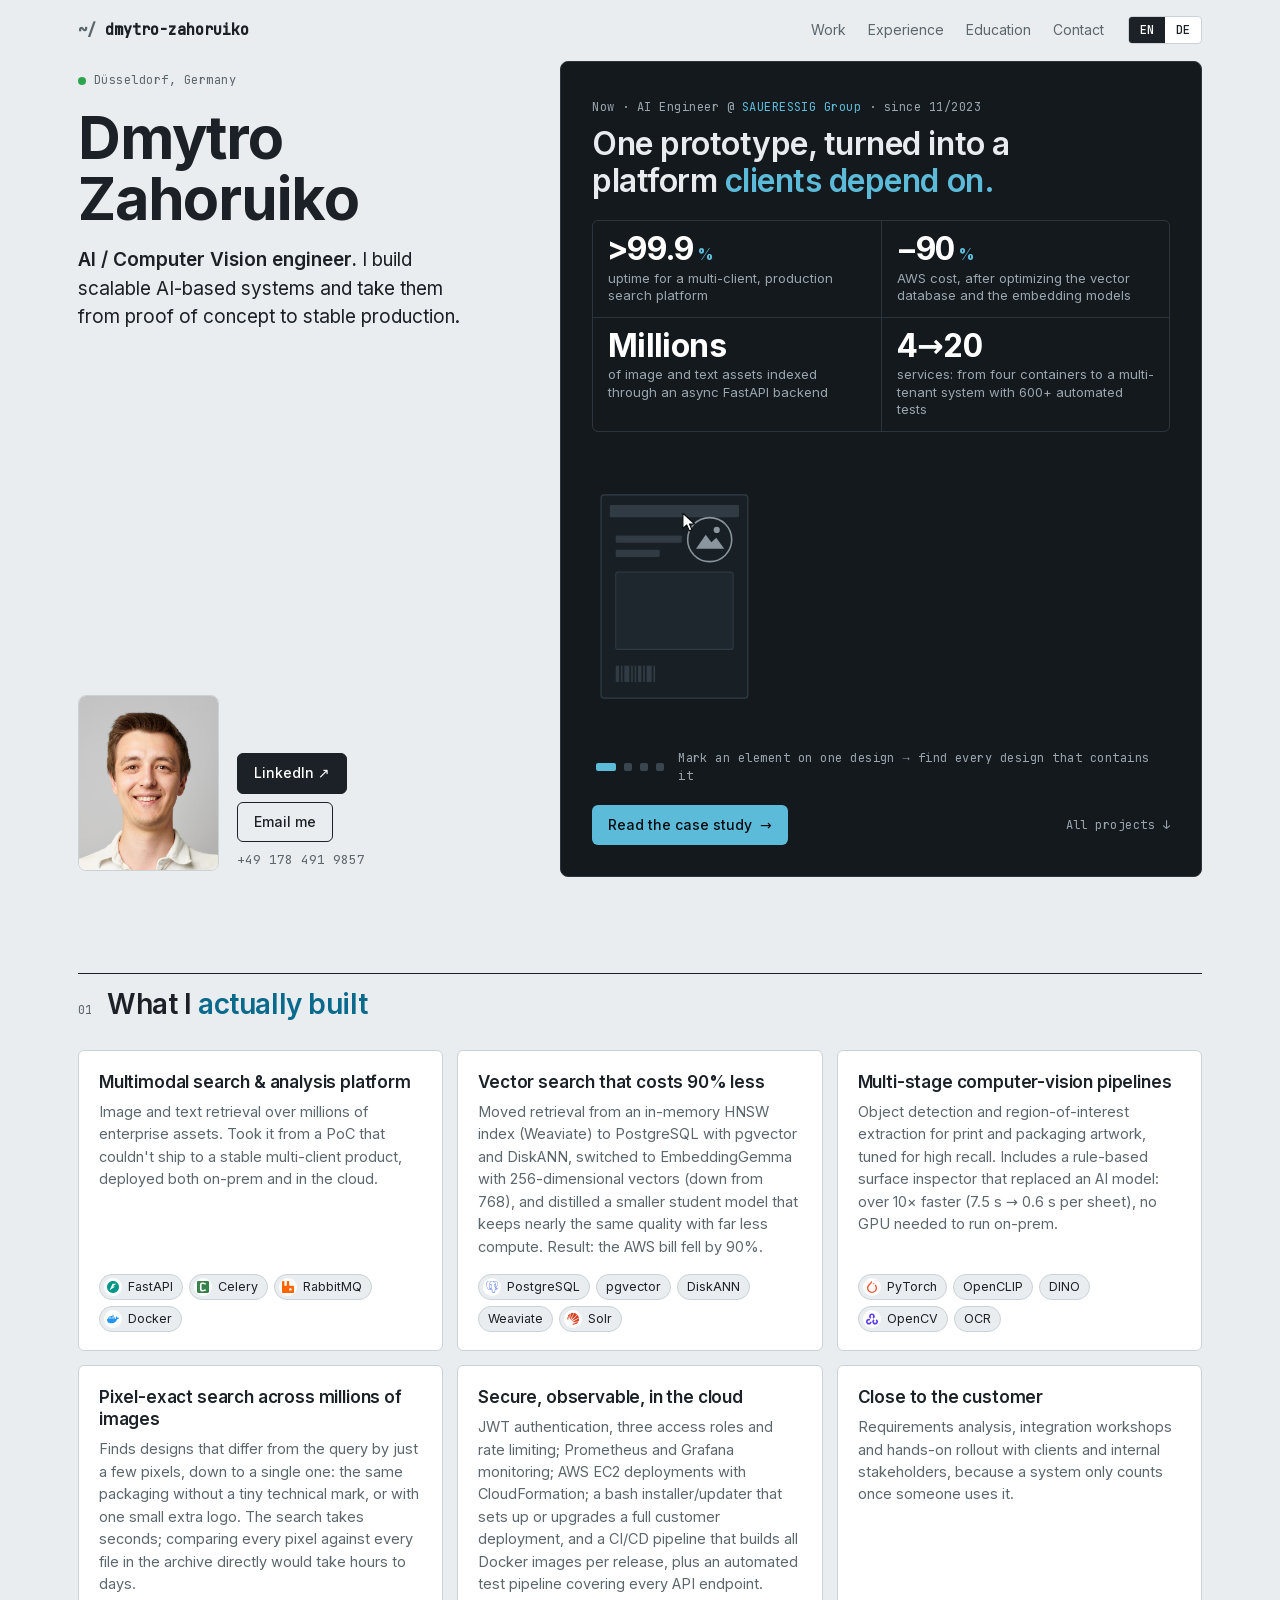
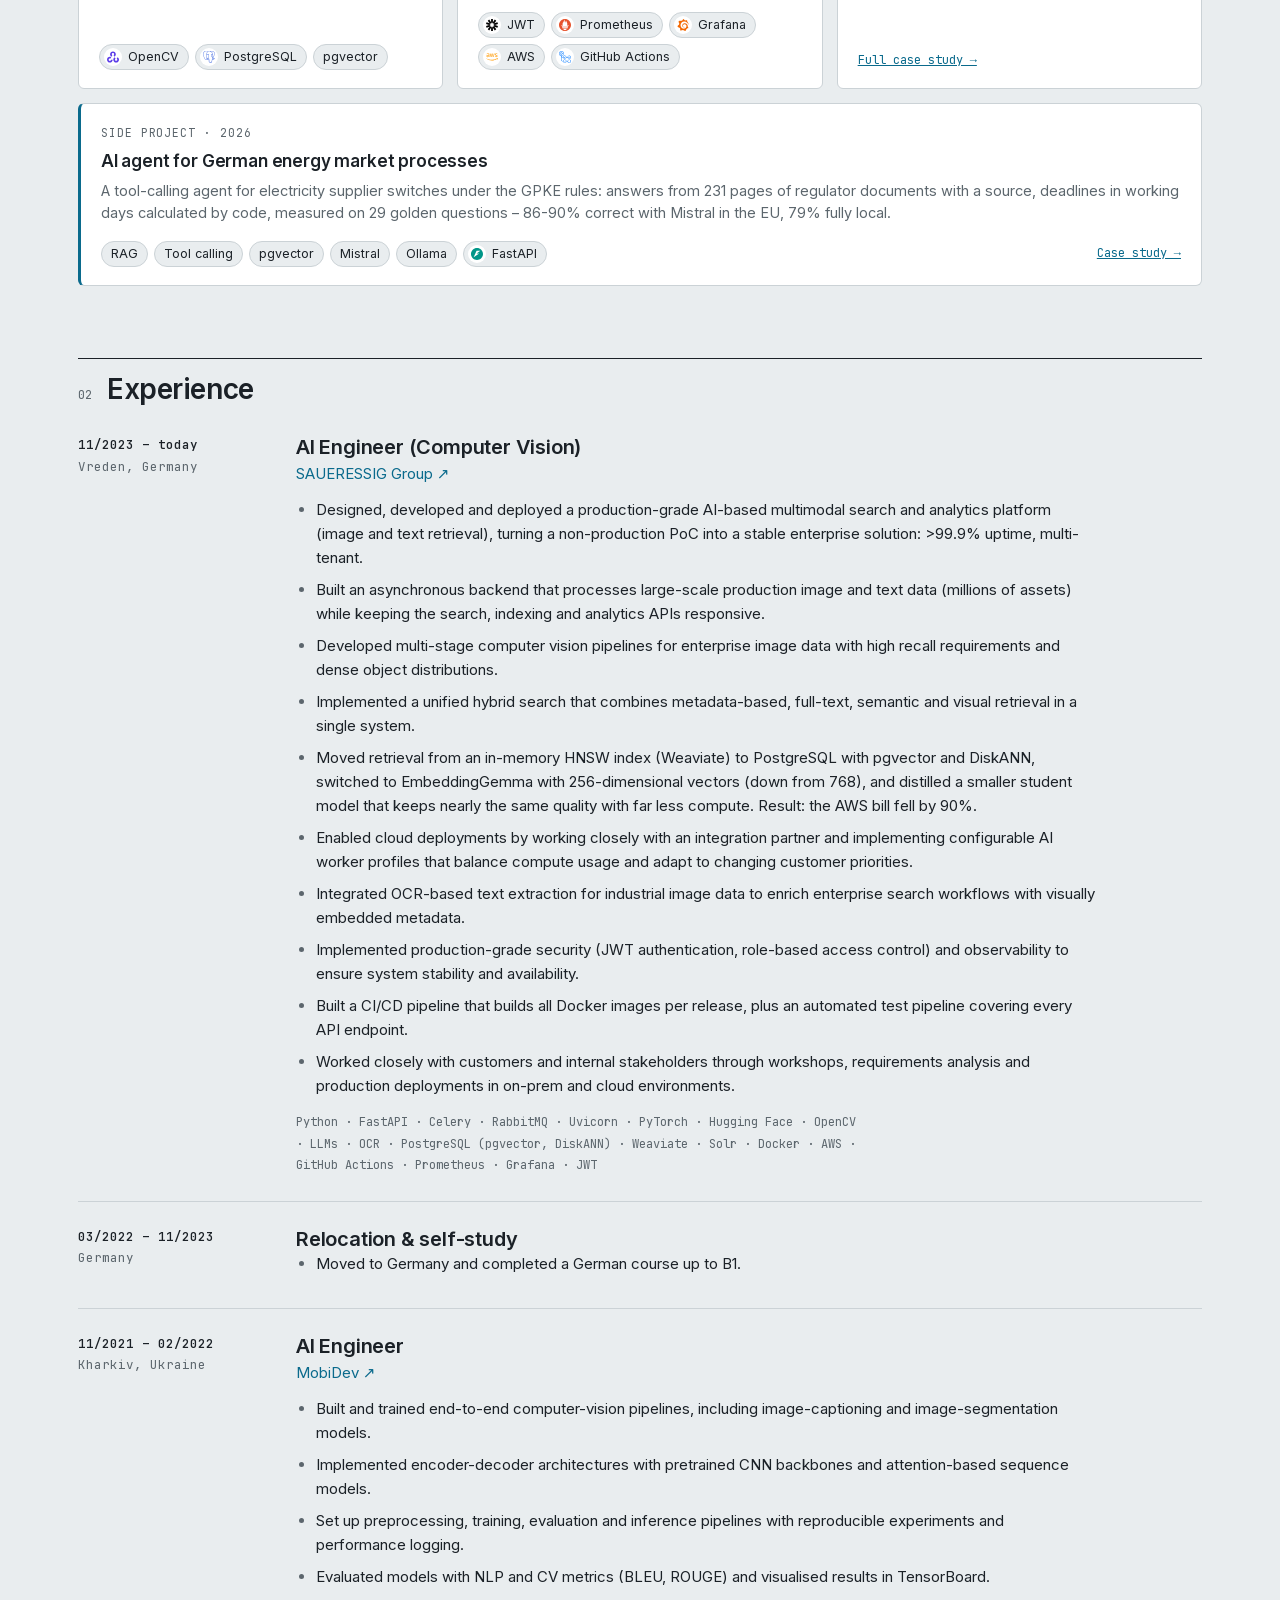
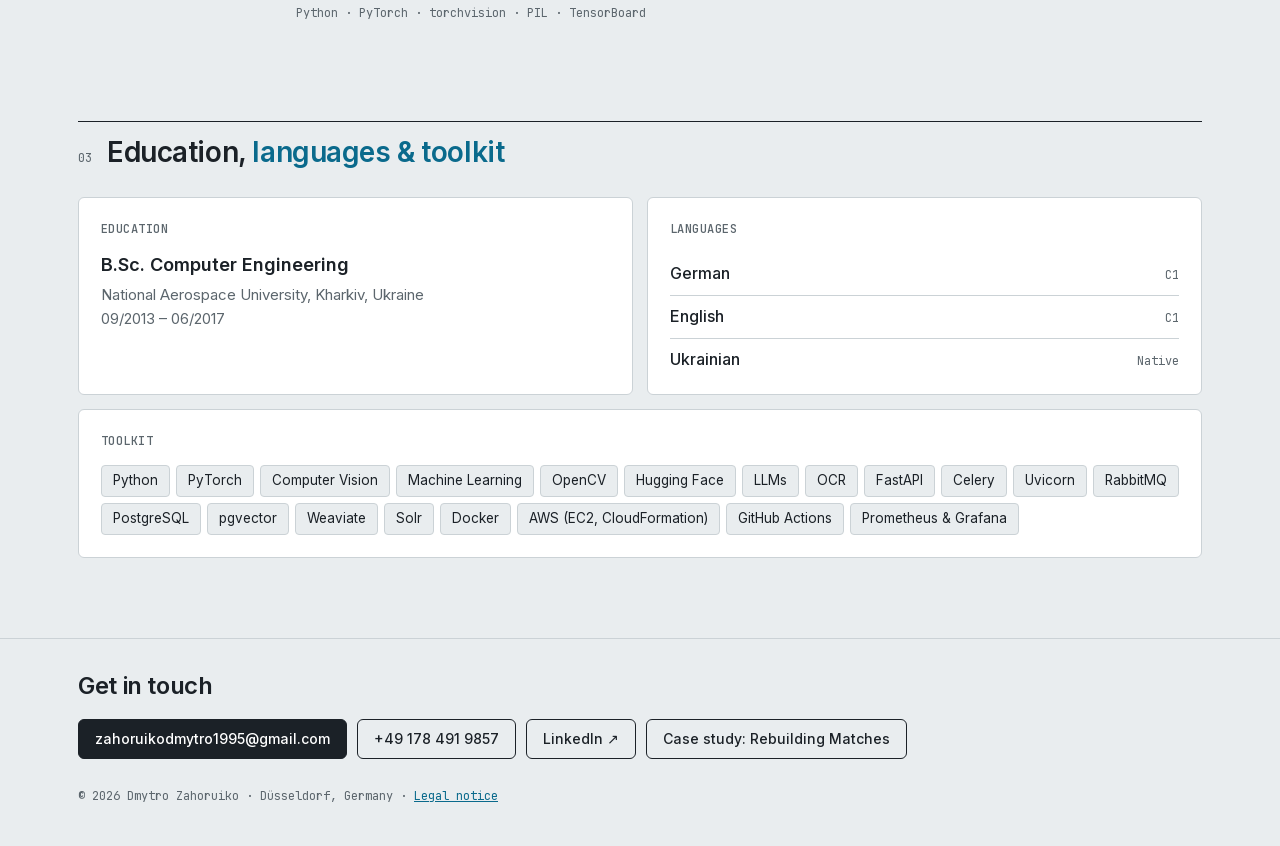
==== commit 97e22f25: "Use hyphens instead of en dashes in number ranges Co-Authored-By: Claude Opus 5.5 <noreply@anthropic" ====
--- a/index.html
+++ b/index.html
@@ -438,7 +438,7 @@
         <article class="card side">
           <p class="kicker" data-de="Nebenprojekt · 2026">Side project · 2026</p>
           <h3 data-de="KI-Agent für Prozesse der Energiewirtschaft">AI agent for German energy market processes</h3>
-          <p data-de="Ein Tool-Calling-Agent für den Lieferantenwechsel nach GPKE: Antworten aus 231 Seiten BNetzA-Dokumenten mit Quelle, Fristen in Werktagen per Code berechnet, gemessen an 29 Golden Questions – 86–90% richtig mit Mistral in der EU, 79% komplett lokal.">A tool-calling agent for electricity supplier switches under the GPKE rules: answers from 231 pages of regulator documents with a source, deadlines in working days calculated by code, measured on 29 golden questions – 86–90% correct with Mistral in the EU, 79% fully local.</p>
+          <p data-de="Ein Tool-Calling-Agent für den Lieferantenwechsel nach GPKE: Antworten aus 231 Seiten BNetzA-Dokumenten mit Quelle, Fristen in Werktagen per Code berechnet, gemessen an 29 Golden Questions – 86-90% richtig mit Mistral in der EU, 79% komplett lokal.">A tool-calling agent for electricity supplier switches under the GPKE rules: answers from 231 pages of regulator documents with a source, deadlines in working days calculated by code, measured on 29 golden questions – 86-90% correct with Mistral in the EU, 79% fully local.</p>
           <div class="foot">
             <ul class="stack">
               <li class="ni">RAG</li>
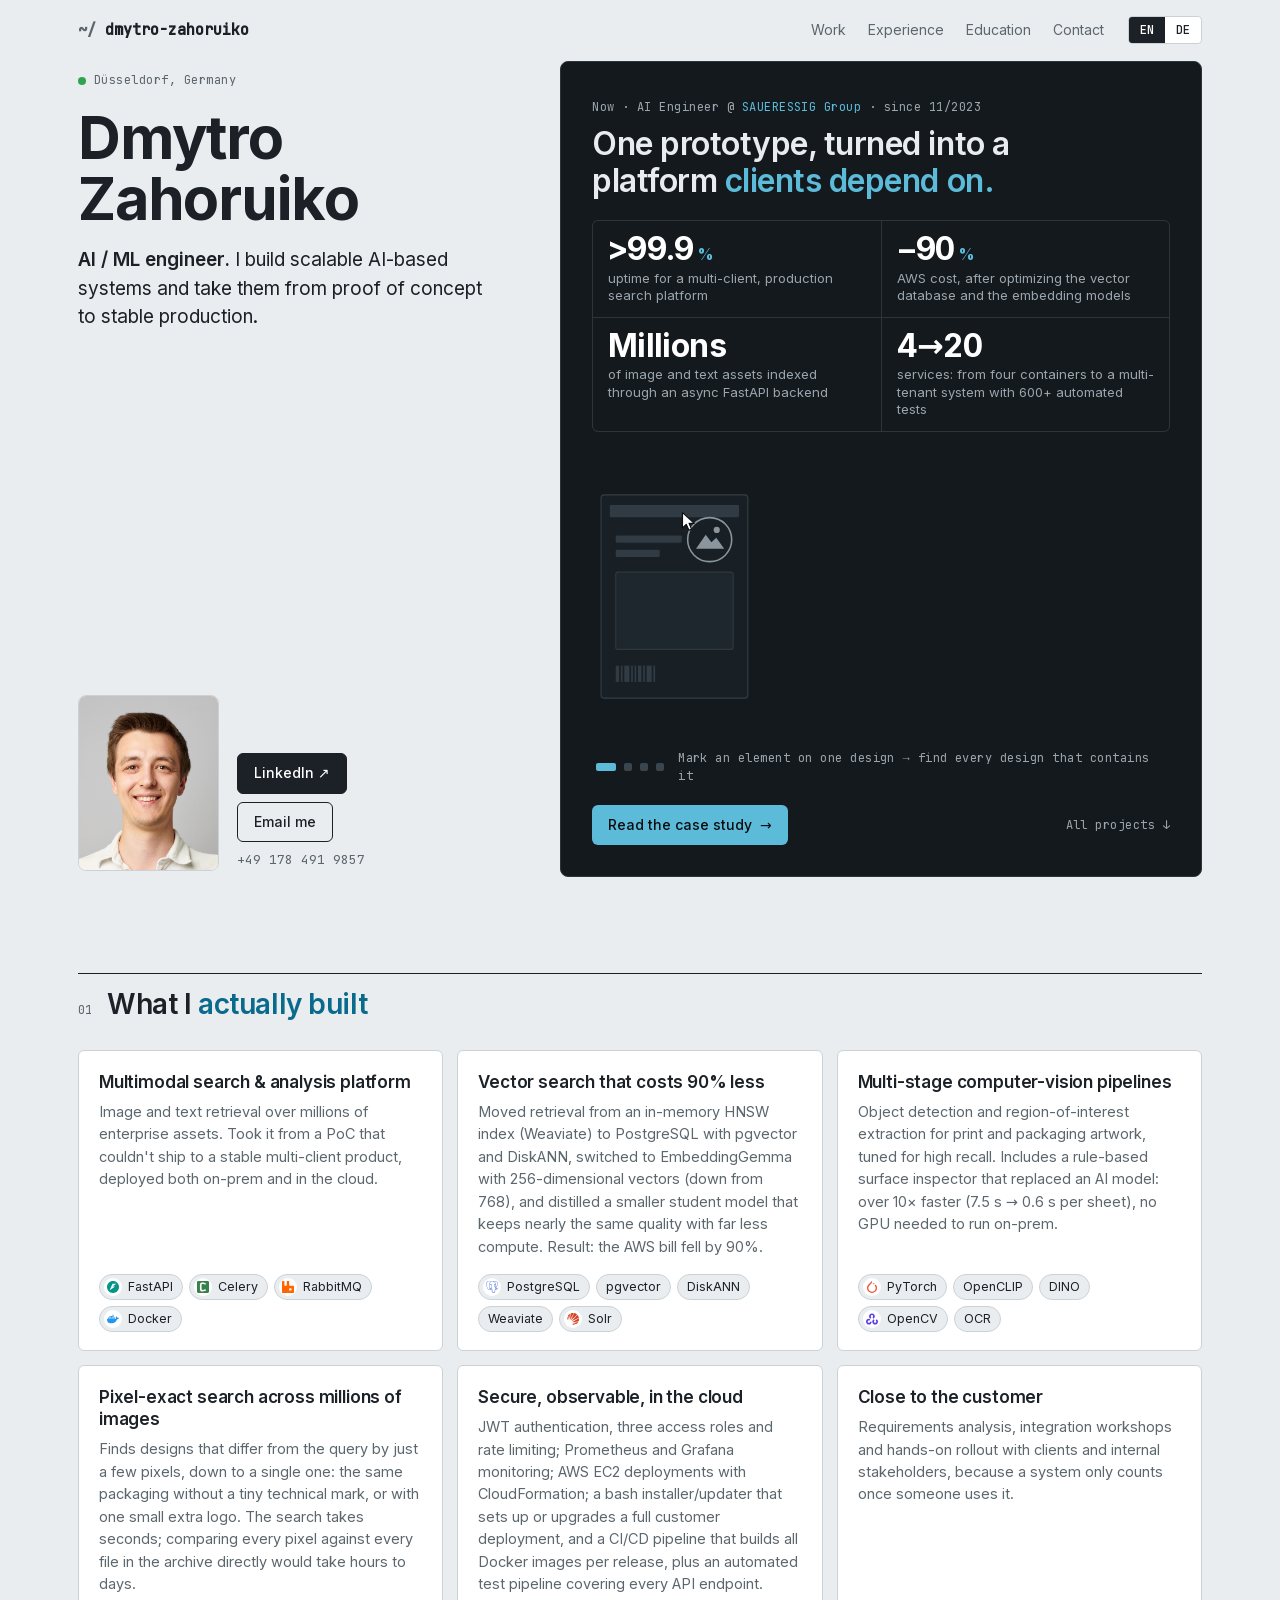
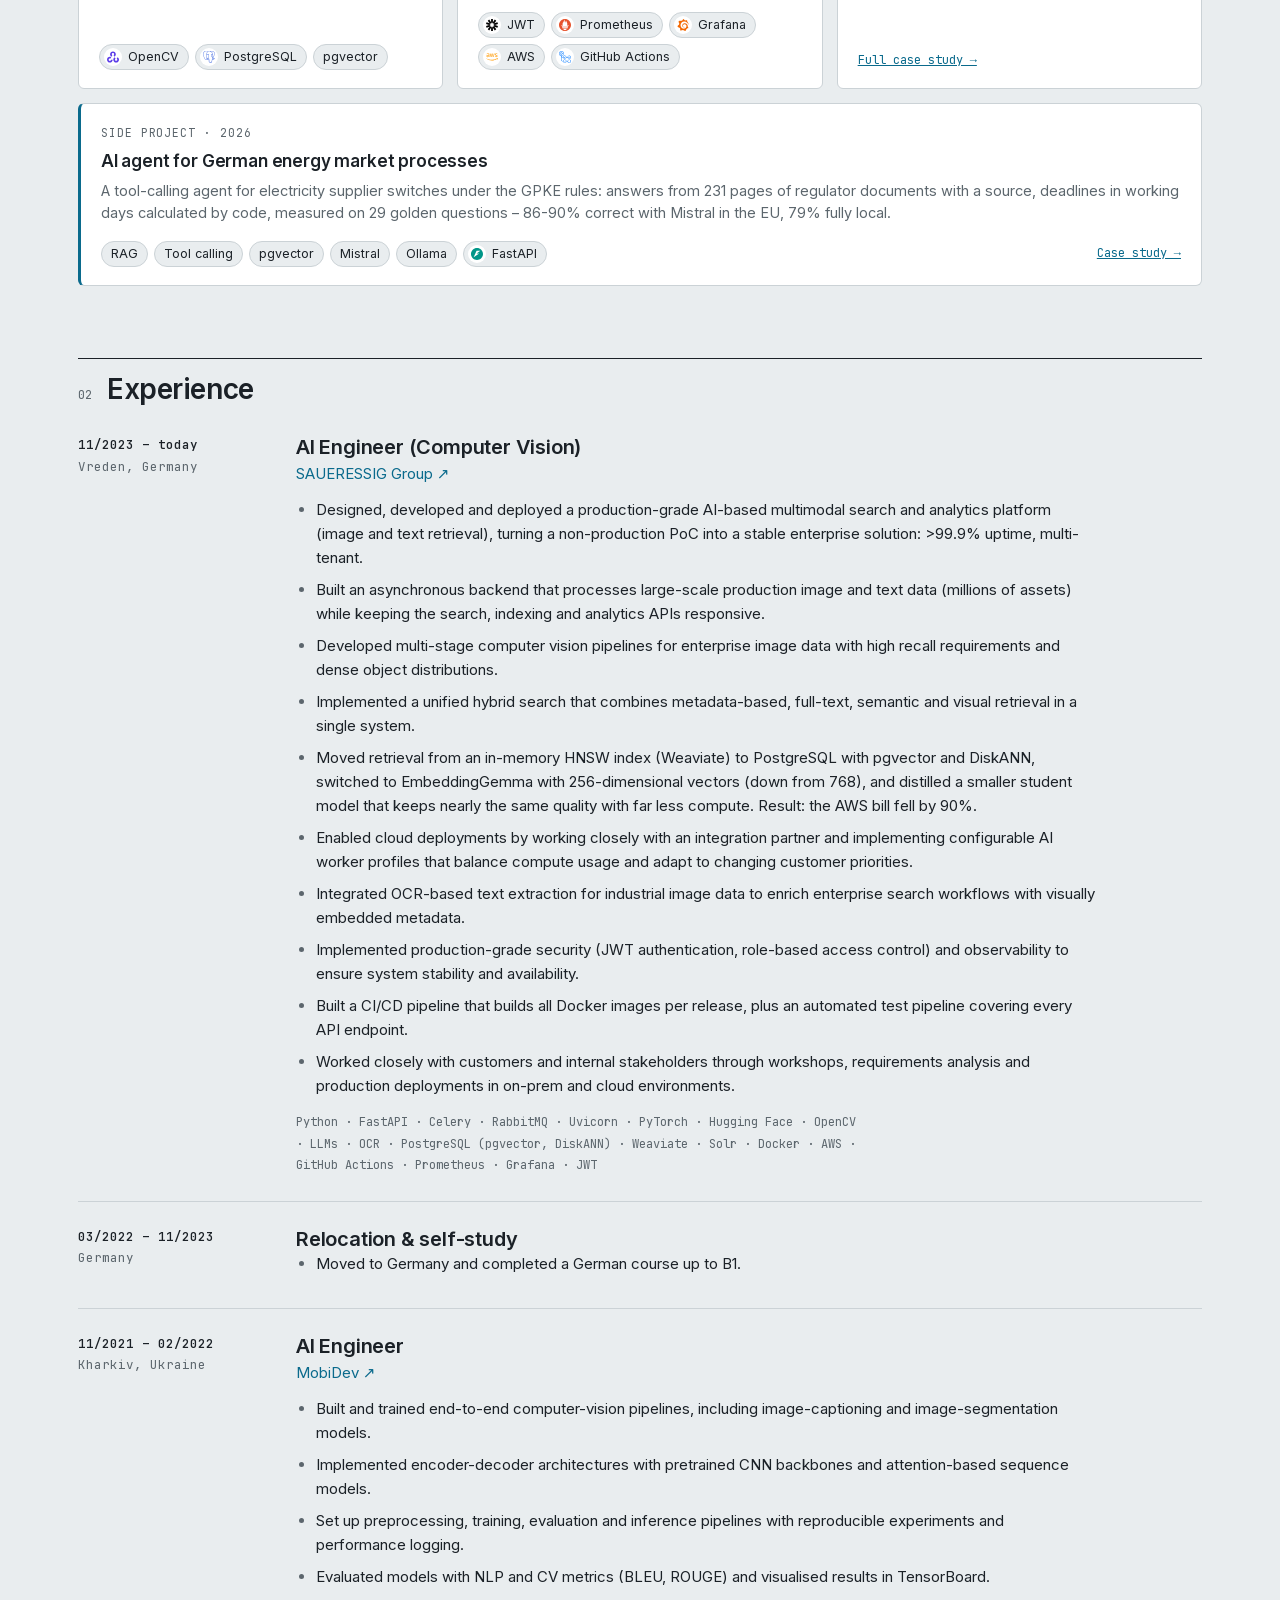
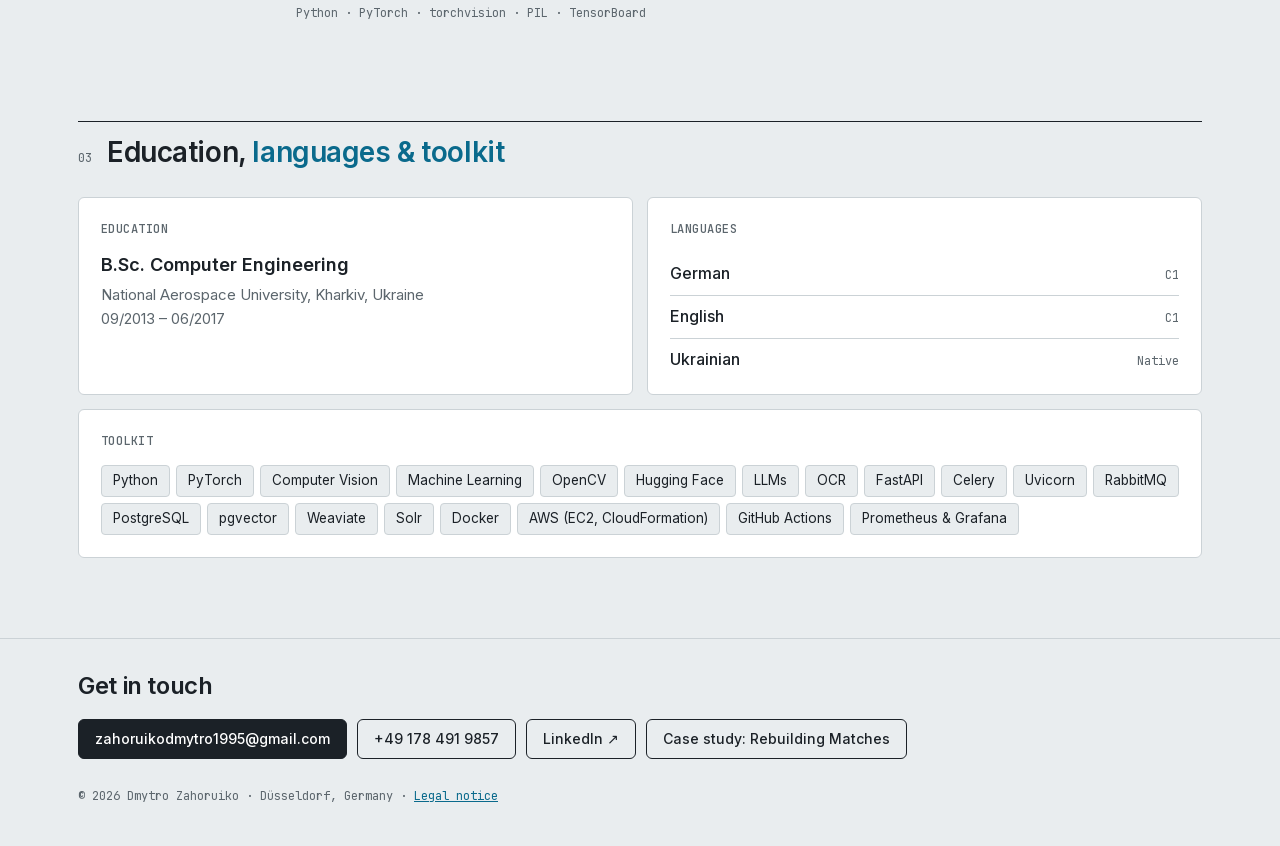
==== commit e9bb1c94: "Change headline title from Computer Vision Engineer to ML Engineer Co-Authored-By: Claude Opus 5.5 <" ====
--- a/index.html
+++ b/index.html
@@ -3,7 +3,7 @@
 <head>
 <meta charset="utf-8">
 <meta name="viewport" content="width=device-width, initial-scale=1">
-<title>Dmytro Zahoruiko — AI / Computer Vision Engineer</title>
+<title>Dmytro Zahoruiko — AI / ML Engineer</title>
 <meta name="description" content="AI/ML engineer building production computer-vision, retrieval and LLM systems. Düsseldorf, Germany.">
 <link rel="stylesheet" href="fonts/fonts.css">
 <style>
@@ -319,7 +319,7 @@
       <div>
         <span class="mono loc" data-de="Düsseldorf, Deutschland">Düsseldorf, Germany</span>
         <h1 data-de="Dmytro Sahoruiko">Dmytro Zahoruiko</h1>
-        <p class="role" data-de="<b>KI- / Computer-Vision-Engineer.</b> Ich baue skalierbare KI-basierte Systeme und bringe sie vom PoC in den stabilen Produktivbetrieb."><b>AI / Computer Vision engineer.</b> I build scalable AI-based systems and take them from proof of concept to stable production.</p>
+        <p class="role" data-de="<b>KI- / ML-Engineer.</b> Ich baue skalierbare KI-basierte Systeme und bringe sie vom PoC in den stabilen Produktivbetrieb."><b>AI / ML engineer.</b> I build scalable AI-based systems and take them from proof of concept to stable production.</p>
       </div>
       <div class="id-row">
         <div class="photo">
@@ -555,8 +555,8 @@
 <script>
 (function () {
   var TITLES = {
-    en: "Dmytro Zahoruiko — AI / Computer Vision Engineer",
-    de: "Dmytro Sahoruiko — KI- / Computer-Vision-Engineer"
+    en: "Dmytro Zahoruiko — AI / ML Engineer",
+    de: "Dmytro Sahoruiko — KI- / ML-Engineer"
   };
   var CASES = {
     matches: { en: "rebuilding_matches.html", de: "rebuilding_matches.de.html" },
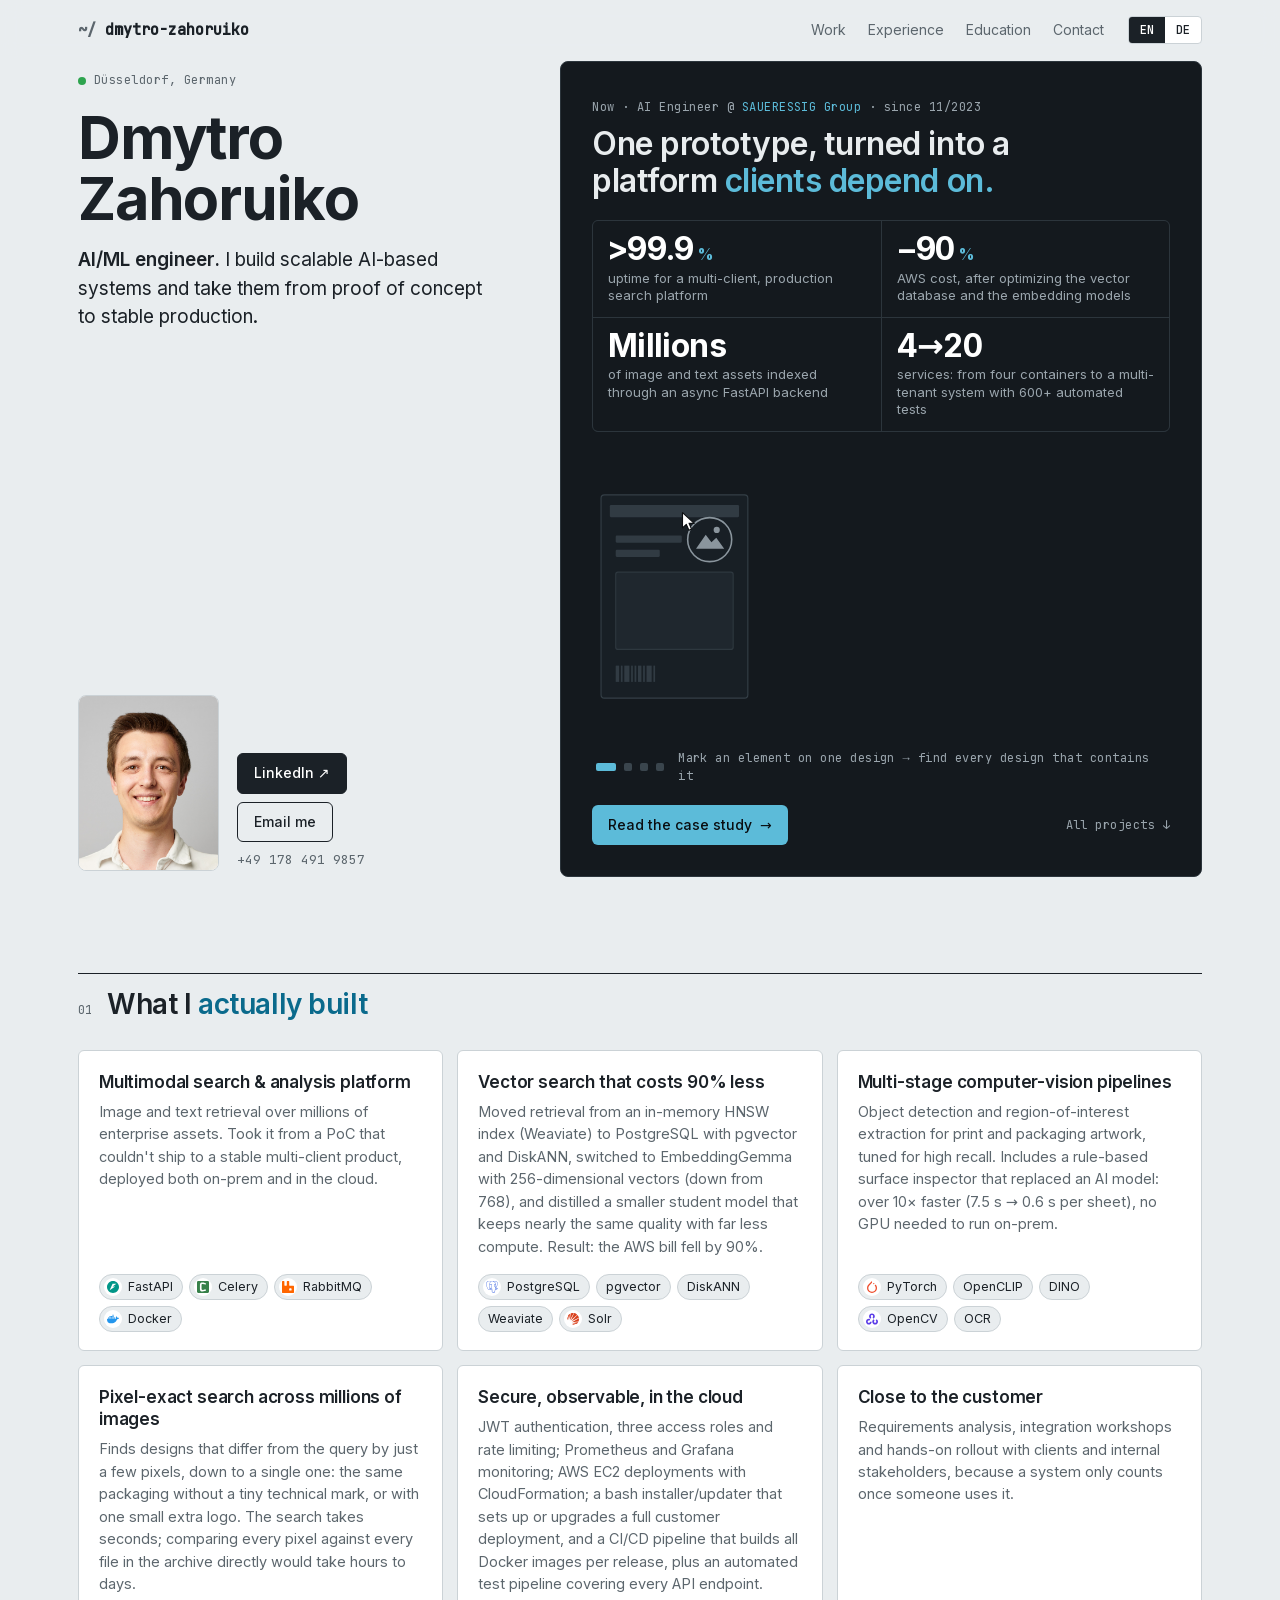
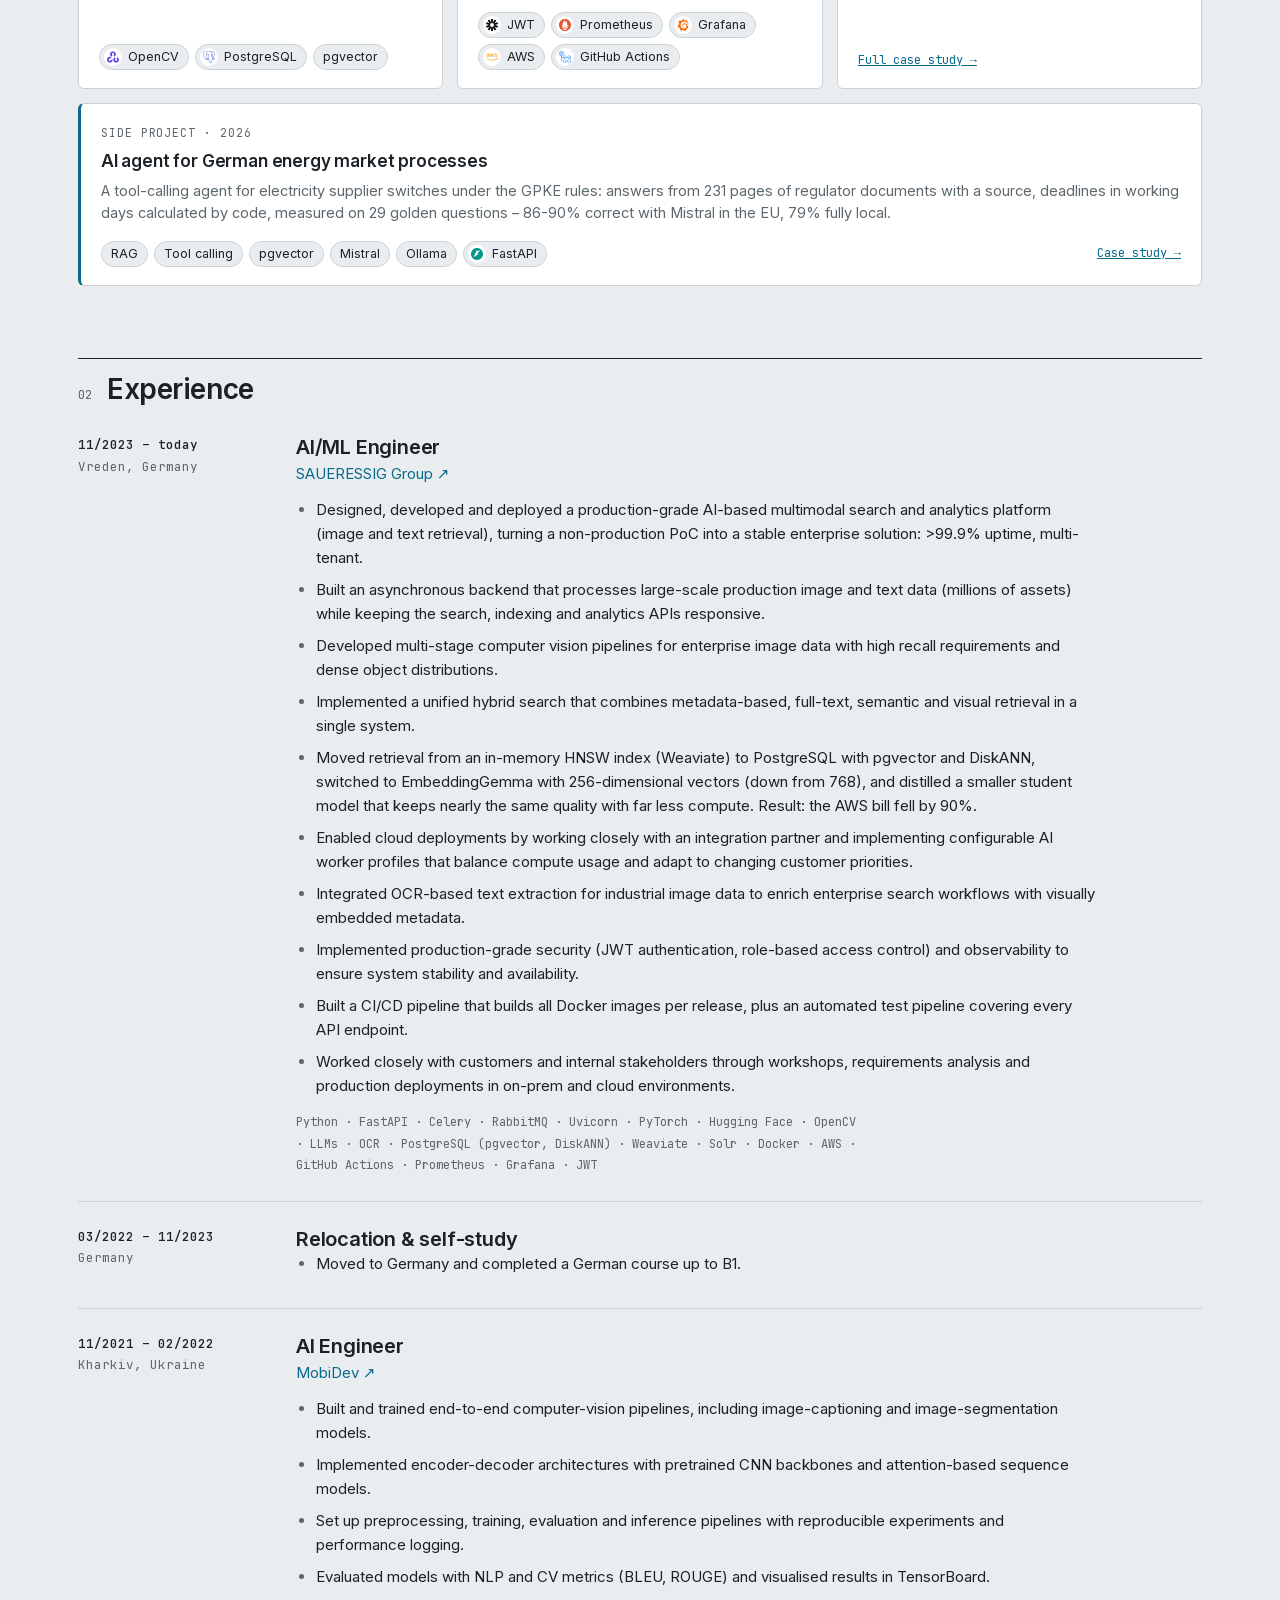
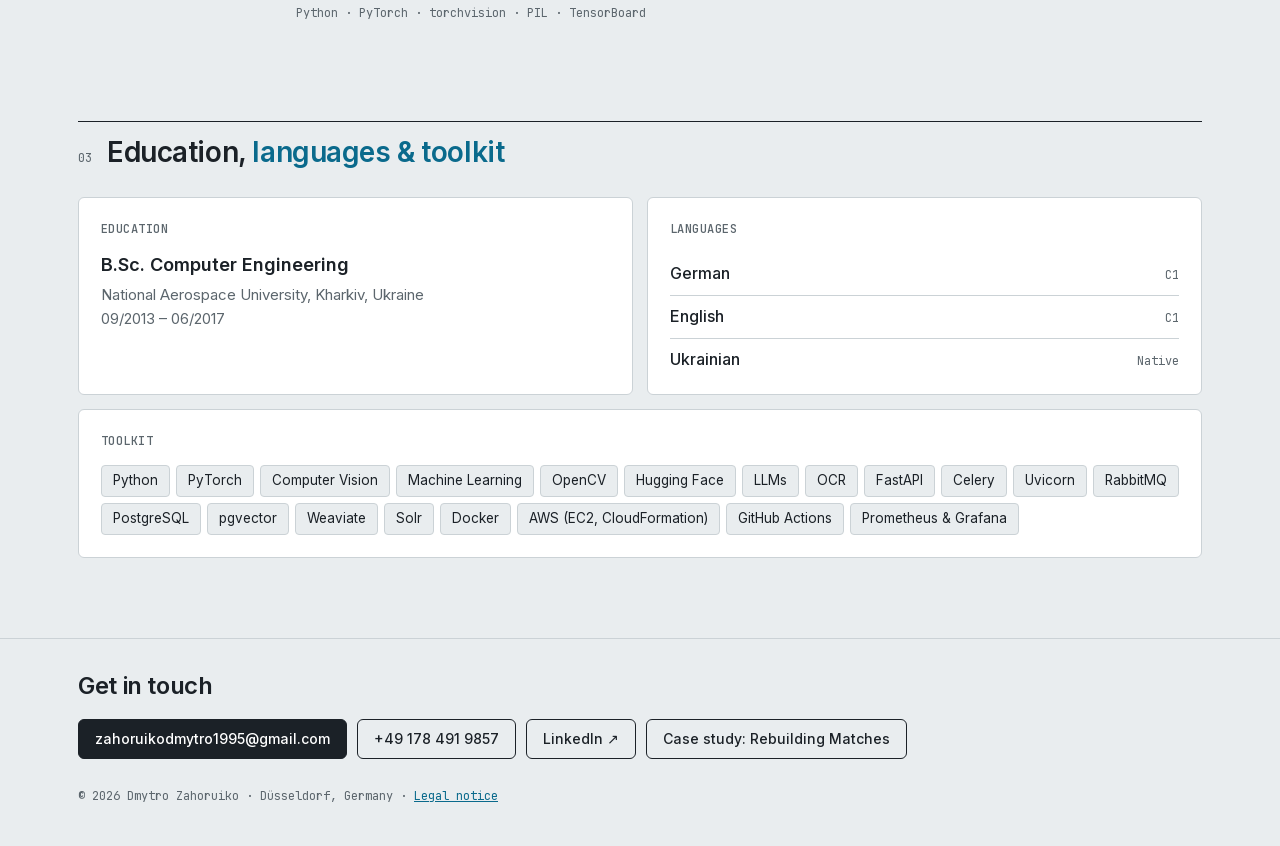
==== commit a6cb3846: "Use AI/ML Engineer and KI/ML Engineer consistently in titles Co-Authored-By: Claude Opus 5.5 <norepl" ====
--- a/index.html
+++ b/index.html
@@ -3,7 +3,7 @@
 <head>
 <meta charset="utf-8">
 <meta name="viewport" content="width=device-width, initial-scale=1">
-<title>Dmytro Zahoruiko — AI / ML Engineer</title>
+<title>Dmytro Zahoruiko — AI/ML Engineer</title>
 <meta name="description" content="AI/ML engineer building production computer-vision, retrieval and LLM systems. Düsseldorf, Germany.">
 <link rel="stylesheet" href="fonts/fonts.css">
 <style>
@@ -319,7 +319,7 @@
       <div>
         <span class="mono loc" data-de="Düsseldorf, Deutschland">Düsseldorf, Germany</span>
         <h1 data-de="Dmytro Sahoruiko">Dmytro Zahoruiko</h1>
-        <p class="role" data-de="<b>KI- / ML-Engineer.</b> Ich baue skalierbare KI-basierte Systeme und bringe sie vom PoC in den stabilen Produktivbetrieb."><b>AI / ML engineer.</b> I build scalable AI-based systems and take them from proof of concept to stable production.</p>
+        <p class="role" data-de="<b>KI/ML Engineer.</b> Ich baue skalierbare KI-basierte Systeme und bringe sie vom PoC in den stabilen Produktivbetrieb."><b>AI/ML engineer.</b> I build scalable AI-based systems and take them from proof of concept to stable production.</p>
       </div>
       <div class="id-row">
         <div class="photo">
@@ -462,7 +462,7 @@
       <div class="job">
         <div class="when" data-de="<b>11/2023 – heute</b>Vreden, Deutschland"><b>11/2023 – today</b>Vreden, Germany</div>
         <div>
-          <h3>AI Engineer (Computer Vision)</h3>
+          <h3 data-de="KI/ML Engineer">AI/ML Engineer</h3>
           <div class="org" data-de="<a href='https://www.saueressig.com/saueressig-mimic-matches/' target='_blank' rel='noopener'>SAUERESSIG Group ↗</a>"><a href="https://www.saueressig.com/en/saueressig-mimic-matches-2/" target="_blank" rel="noopener">SAUERESSIG Group ↗</a></div>
           <ul class="points">
             <li data-de="Entwicklung, Aufbau und Produktivsetzung einer KI-basierten multimodalen Such- und Analyseplattform (Bild- und Text-Retrieval) von einem nicht produktionsfähigen PoC zu einer stabilen Enterprise-Lösung (&gt;99,9% Uptime, Multi-Client-Betrieb).">Designed, developed and deployed a production-grade AI-based multimodal search and analytics platform (image and text retrieval), turning a non-production PoC into a stable enterprise solution: &gt;99.9% uptime, multi-tenant.</li>
@@ -555,8 +555,8 @@
 <script>
 (function () {
   var TITLES = {
-    en: "Dmytro Zahoruiko — AI / ML Engineer",
-    de: "Dmytro Sahoruiko — KI- / ML-Engineer"
+    en: "Dmytro Zahoruiko — AI/ML Engineer",
+    de: "Dmytro Sahoruiko — KI/ML Engineer"
   };
   var CASES = {
     matches: { en: "rebuilding_matches.html", de: "rebuilding_matches.de.html" },
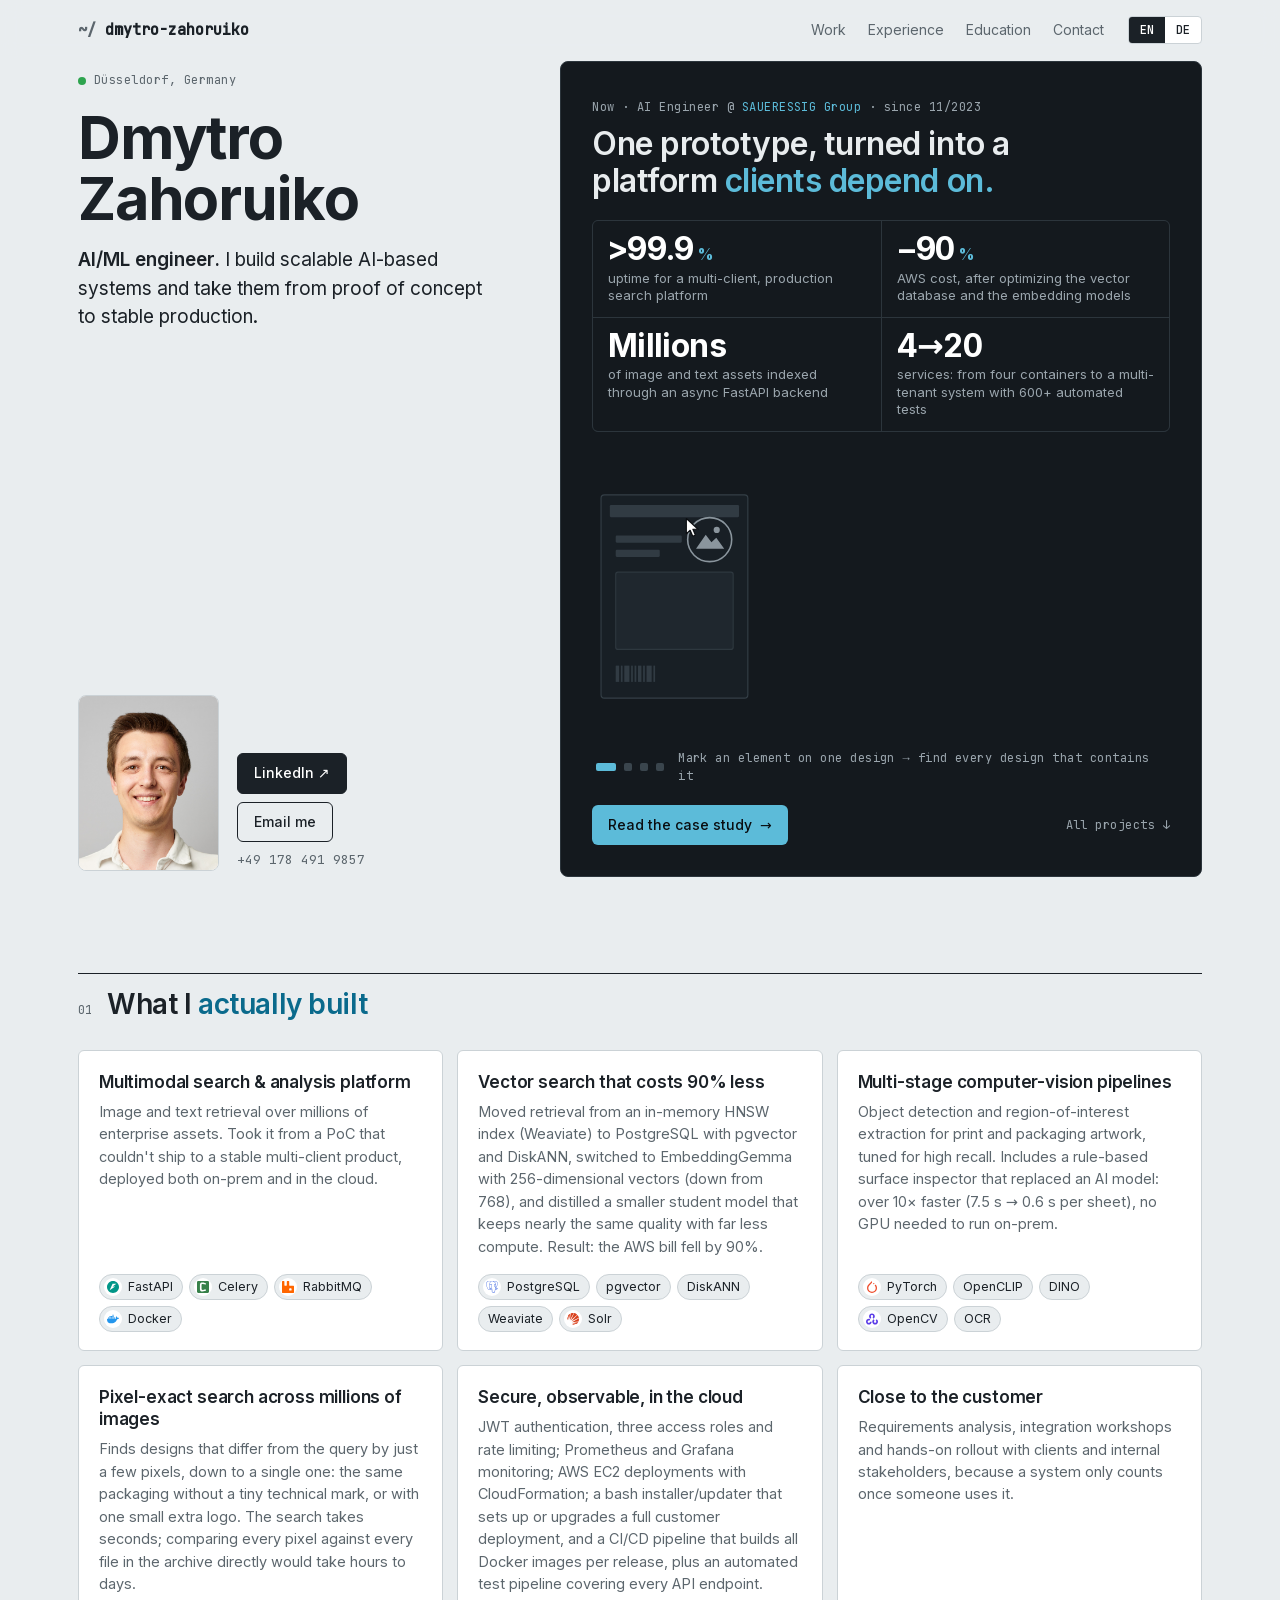
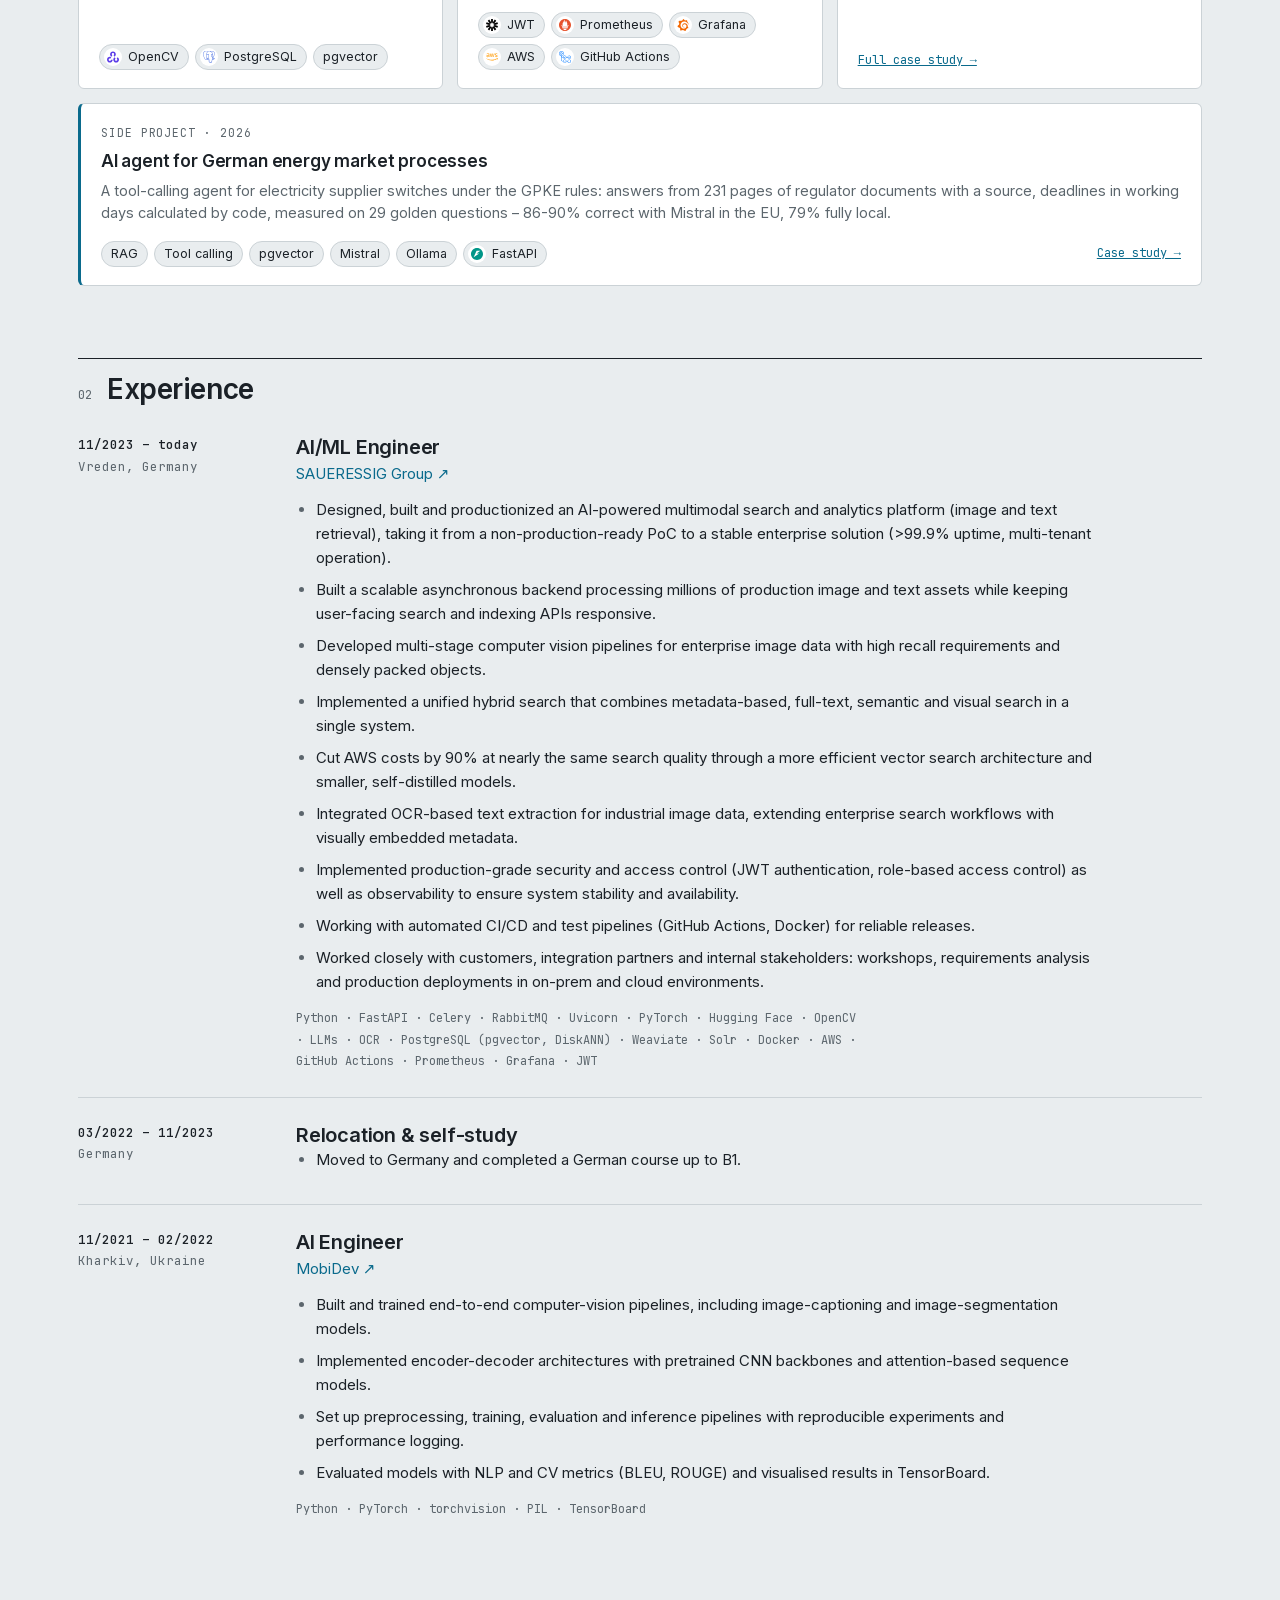
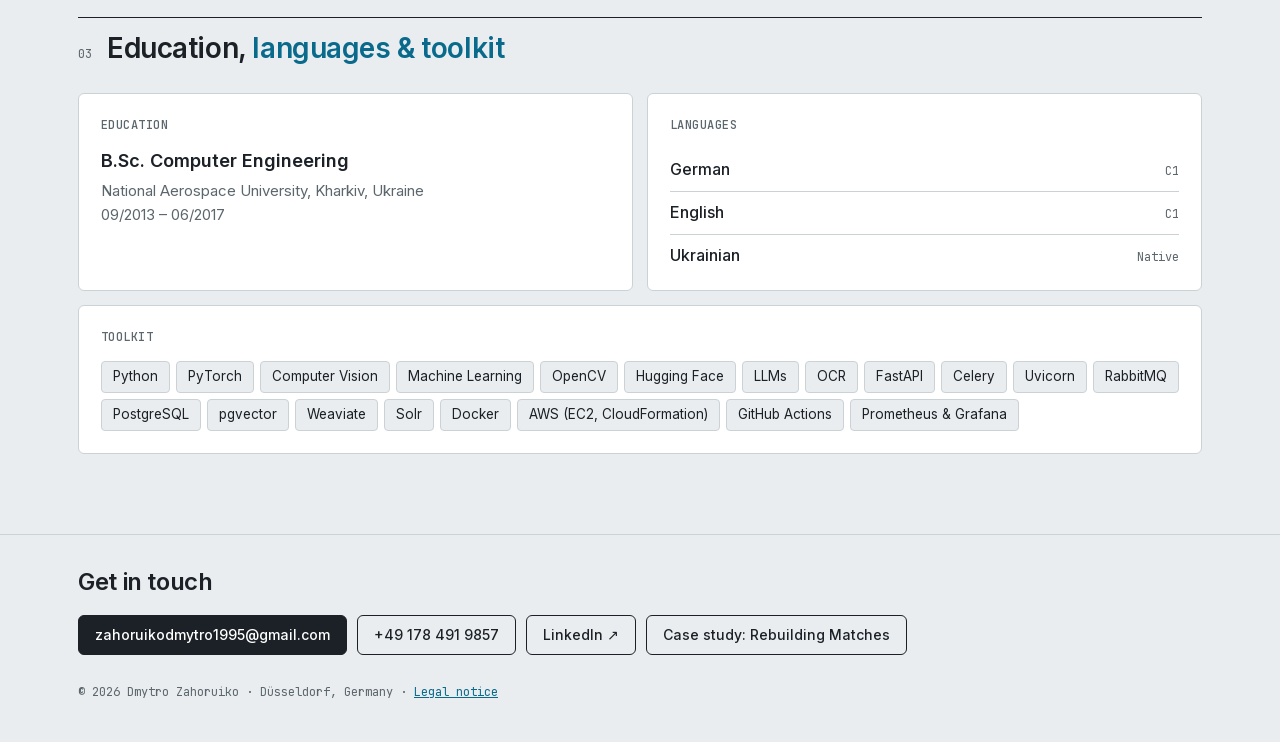
==== commit dbc01310: "Update SAUERESSIG experience bullets (EN/DE) Co-Authored-By: Claude Opus 5.5 <noreply@anthropic.com>" ====
--- a/index.html
+++ b/index.html
@@ -465,16 +465,15 @@
           <h3 data-de="KI/ML Engineer">AI/ML Engineer</h3>
           <div class="org" data-de="<a href='https://www.saueressig.com/saueressig-mimic-matches/' target='_blank' rel='noopener'>SAUERESSIG Group ↗</a>"><a href="https://www.saueressig.com/en/saueressig-mimic-matches-2/" target="_blank" rel="noopener">SAUERESSIG Group ↗</a></div>
           <ul class="points">
-            <li data-de="Entwicklung, Aufbau und Produktivsetzung einer KI-basierten multimodalen Such- und Analyseplattform (Bild- und Text-Retrieval) von einem nicht produktionsfähigen PoC zu einer stabilen Enterprise-Lösung (&gt;99,9% Uptime, Multi-Client-Betrieb).">Designed, developed and deployed a production-grade AI-based multimodal search and analytics platform (image and text retrieval), turning a non-production PoC into a stable enterprise solution: &gt;99.9% uptime, multi-tenant.</li>
-            <li data-de="Aufbau eines asynchronen Backends zur Verarbeitung großer Mengen produktiver Bild- und Textdaten (Millionen Assets) bei responsiven Nutzer-APIs für Suche, Indexierung und Analytics.">Built an asynchronous backend that processes large-scale production image and text data (millions of assets) while keeping the search, indexing and analytics APIs responsive.</li>
-            <li data-de="Entwicklung mehrstufiger Computer-Vision-Pipelines für Enterprise-Bilddaten mit hohen Recall-Anforderungen und dichten Objektverteilungen.">Developed multi-stage computer vision pipelines for enterprise image data with high recall requirements and dense object distributions.</li>
-            <li data-de="Implementierung einer einheitlichen Hybridsuche, die metadatenbasierte, Volltext-, semantische und visuelle Suche in einem System vereint.">Implemented a unified hybrid search that combines metadata-based, full-text, semantic and visual retrieval in a single system.</li>
-            <li data-de="Umzug des Retrievals von einem HNSW-Index im Arbeitsspeicher (Weaviate) auf PostgreSQL mit pgvector und DiskANN, Wechsel zu EmbeddingGemma mit 256-dimensionalen Vektoren (statt 768) sowie Destillation eines kleineren Student-Modells, das mit deutlich weniger Rechenaufwand nahezu dieselbe Qualität erreicht. Ergebnis: 90% niedrigere AWS-Kosten.">Moved retrieval from an in-memory HNSW index (Weaviate) to PostgreSQL with pgvector and DiskANN, switched to EmbeddingGemma with 256-dimensional vectors (down from 768), and distilled a smaller student model that keeps nearly the same quality with far less compute. Result: the AWS bill fell by 90%.</li>
-            <li data-de="Ermöglichung von Cloud-Deployments in enger Zusammenarbeit mit einem Integrationspartner und durch konfigurierbare KI-Worker-Profile, die die Rechenlast steuern und sich an wechselnde Kundenprioritäten anpassen lassen.">Enabled cloud deployments by working closely with an integration partner and implementing configurable AI worker profiles that balance compute usage and adapt to changing customer priorities.</li>
-            <li data-de="Integration von OCR-basierter Textextraktion für industrielle Bilddaten, um Enterprise-Suchabläufe um visuell eingebettete Metadaten zu erweitern.">Integrated OCR-based text extraction for industrial image data to enrich enterprise search workflows with visually embedded metadata.</li>
-            <li data-de="Umsetzung produktionsreifer Sicherheits- und Zugriffskonzepte (JWT-Authentifizierung, rollenbasierte Zugriffskontrolle) sowie Observability zur Sicherstellung von Systemstabilität und Verfügbarkeit.">Implemented production-grade security (JWT authentication, role-based access control) and observability to ensure system stability and availability.</li>
-            <li data-de="Aufbau einer CI/CD-Pipeline, die pro Release alle Docker-Images baut, sowie einer automatisierten Test-Pipeline, die jeden API-Endpunkt abdeckt.">Built a CI/CD pipeline that builds all Docker images per release, plus an automated test pipeline covering every API endpoint.</li>
-            <li data-de="Enge Zusammenarbeit mit Kunden und internen Stakeholdern: Workshops, Anforderungsanalyse und produktive Deployments in On-Prem- und Cloud-Umgebungen.">Worked closely with customers and internal stakeholders through workshops, requirements analysis and production deployments in on-prem and cloud environments.</li>
+            <li data-de="Entwicklung, Aufbau und Produktivsetzung einer KI-basierten multimodalen Such- und Analyseplattform (Bild- und Text-Retrieval) von einem nicht produktionsfähigen PoC zu einer stabilen Enterprise-Lösung (&gt;99,9% Uptime, Multi-Client-Betrieb).">Designed, built and productionized an AI-powered multimodal search and analytics platform (image and text retrieval), taking it from a non-production-ready PoC to a stable enterprise solution (&gt;99.9% uptime, multi-tenant operation).</li>
+            <li data-de="Aufbau eines asynchronen, skalierbaren Backends zur Verarbeitung großer Mengen produktiver Bild- und Textdaten (Millionen Assets) bei responsiven Nutzer-APIs für Suche und Indexierung.">Built a scalable asynchronous backend processing millions of production image and text assets while keeping user-facing search and indexing APIs responsive.</li>
+            <li data-de="Entwicklung mehrstufiger Computer-Vision-Pipelines für Enterprise-Bilddaten mit hohen Recall-Anforderungen und dichten Objektverteilungen.">Developed multi-stage computer vision pipelines for enterprise image data with high recall requirements and densely packed objects.</li>
+            <li data-de="Implementierung einer einheitlichen Hybridsuche, die metadatenbasierte, Volltext-, semantische und visuelle Suche in einem System vereint.">Implemented a unified hybrid search that combines metadata-based, full-text, semantic and visual search in a single system.</li>
+            <li data-de="Senkung der AWS-Kosten um 90% bei nahezu gleicher Suchqualität durch eine effizientere Architektur der Vektorsuche und kleinere, selbst destillierte Modelle.">Cut AWS costs by 90% at nearly the same search quality through a more efficient vector search architecture and smaller, self-distilled models.</li>
+            <li data-de="Integration von OCR-basierter Textextraktion für industrielle Bilddaten, um Enterprise-Suchabläufe um visuell eingebettete Metadaten zu erweitern.">Integrated OCR-based text extraction for industrial image data, extending enterprise search workflows with visually embedded metadata.</li>
+            <li data-de="Umsetzung produktionsreifer Sicherheits- und Zugriffskonzepte (JWT-Authentifizierung, rollenbasierte Zugriffskontrolle) sowie Observability zur Sicherstellung von Systemstabilität und Verfügbarkeit.">Implemented production-grade security and access control (JWT authentication, role-based access control) as well as observability to ensure system stability and availability.</li>
+            <li data-de="Arbeit mit automatisierten CI/CD- und Test-Pipelines (GitHub Actions, Docker) für stabile Releases.">Working with automated CI/CD and test pipelines (GitHub Actions, Docker) for reliable releases.</li>
+            <li data-de="Enge Zusammenarbeit mit Kunden, Integrationspartnern und internen Stakeholdern: Workshops, Anforderungsanalyse und produktive Deployments in On-Prem- und Cloud-Umgebungen.">Worked closely with customers, integration partners and internal stakeholders: workshops, requirements analysis and production deployments in on-prem and cloud environments.</li>
           </ul>
           <div class="techline">Python · FastAPI · Celery · RabbitMQ · Uvicorn · PyTorch · Hugging Face · OpenCV · LLMs · OCR · PostgreSQL (pgvector, DiskANN) · Weaviate · Solr · Docker · AWS · GitHub Actions · Prometheus · Grafana · JWT</div>
         </div>
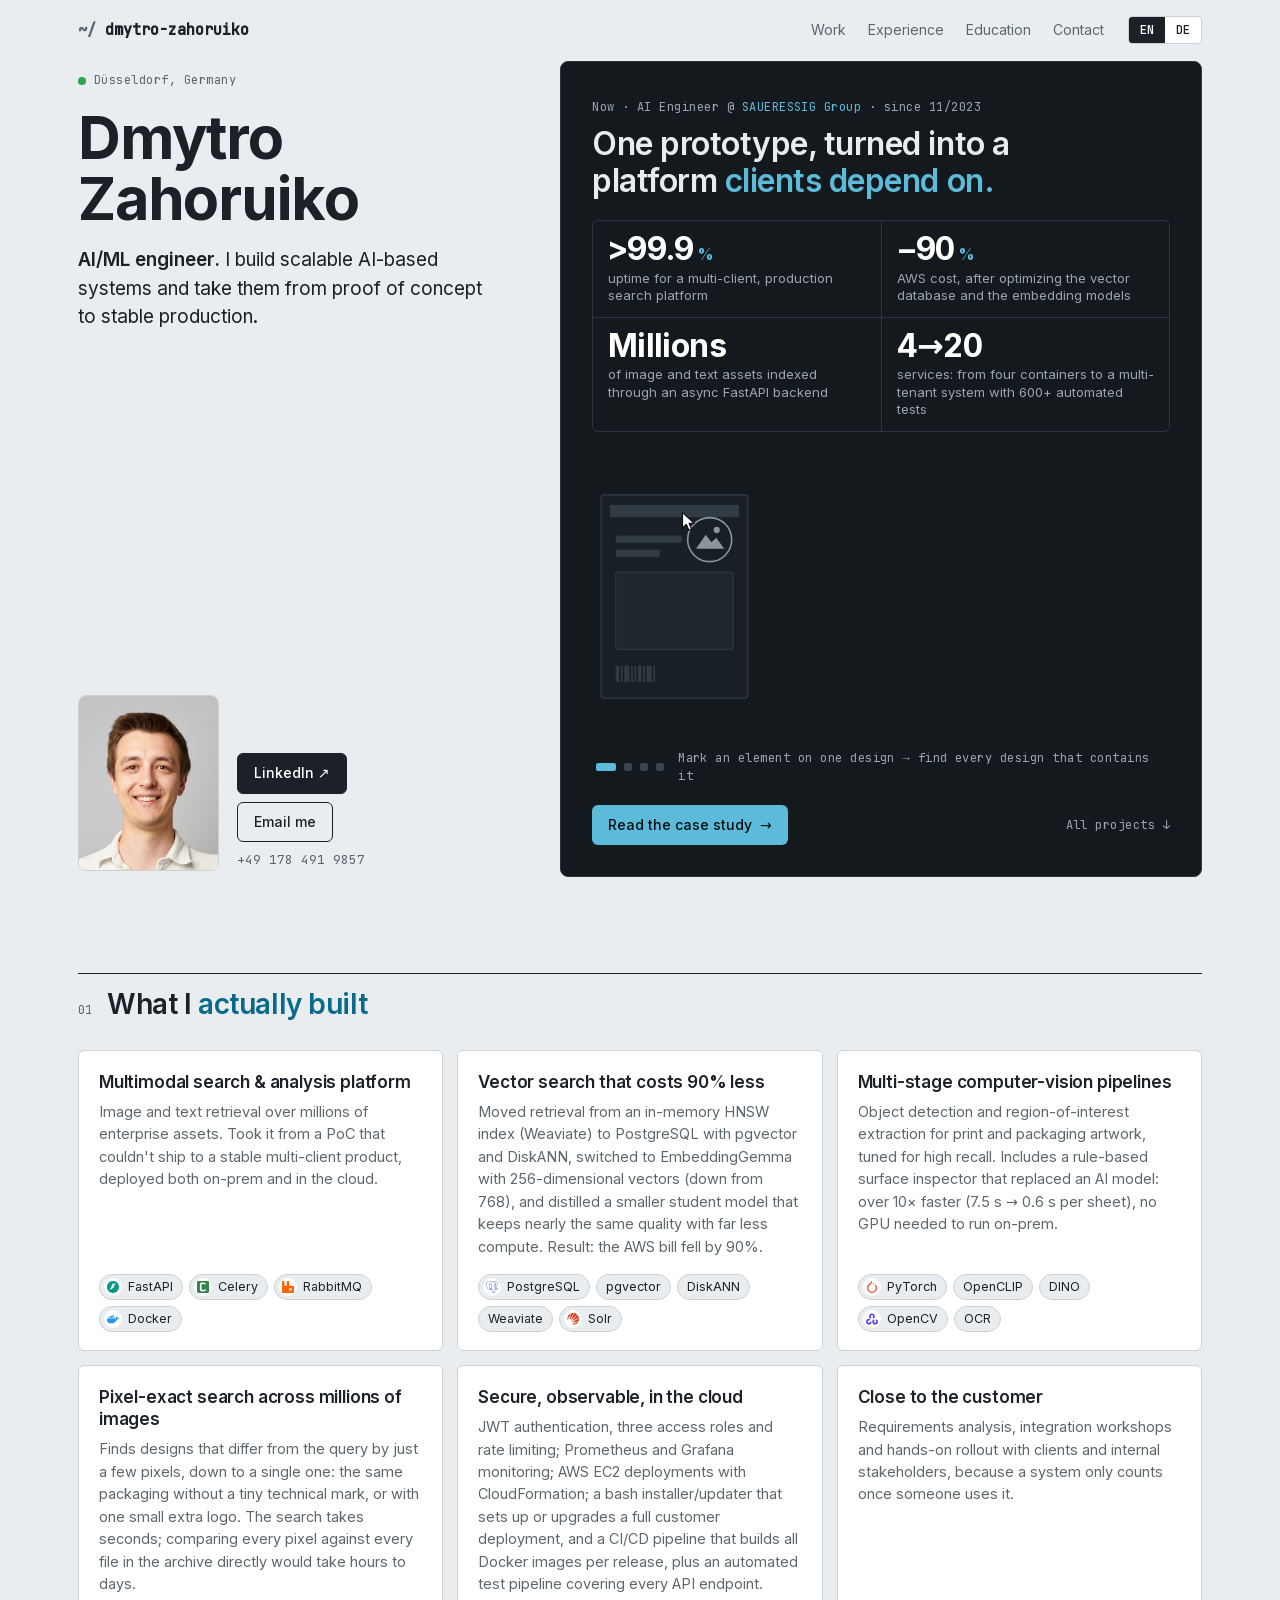
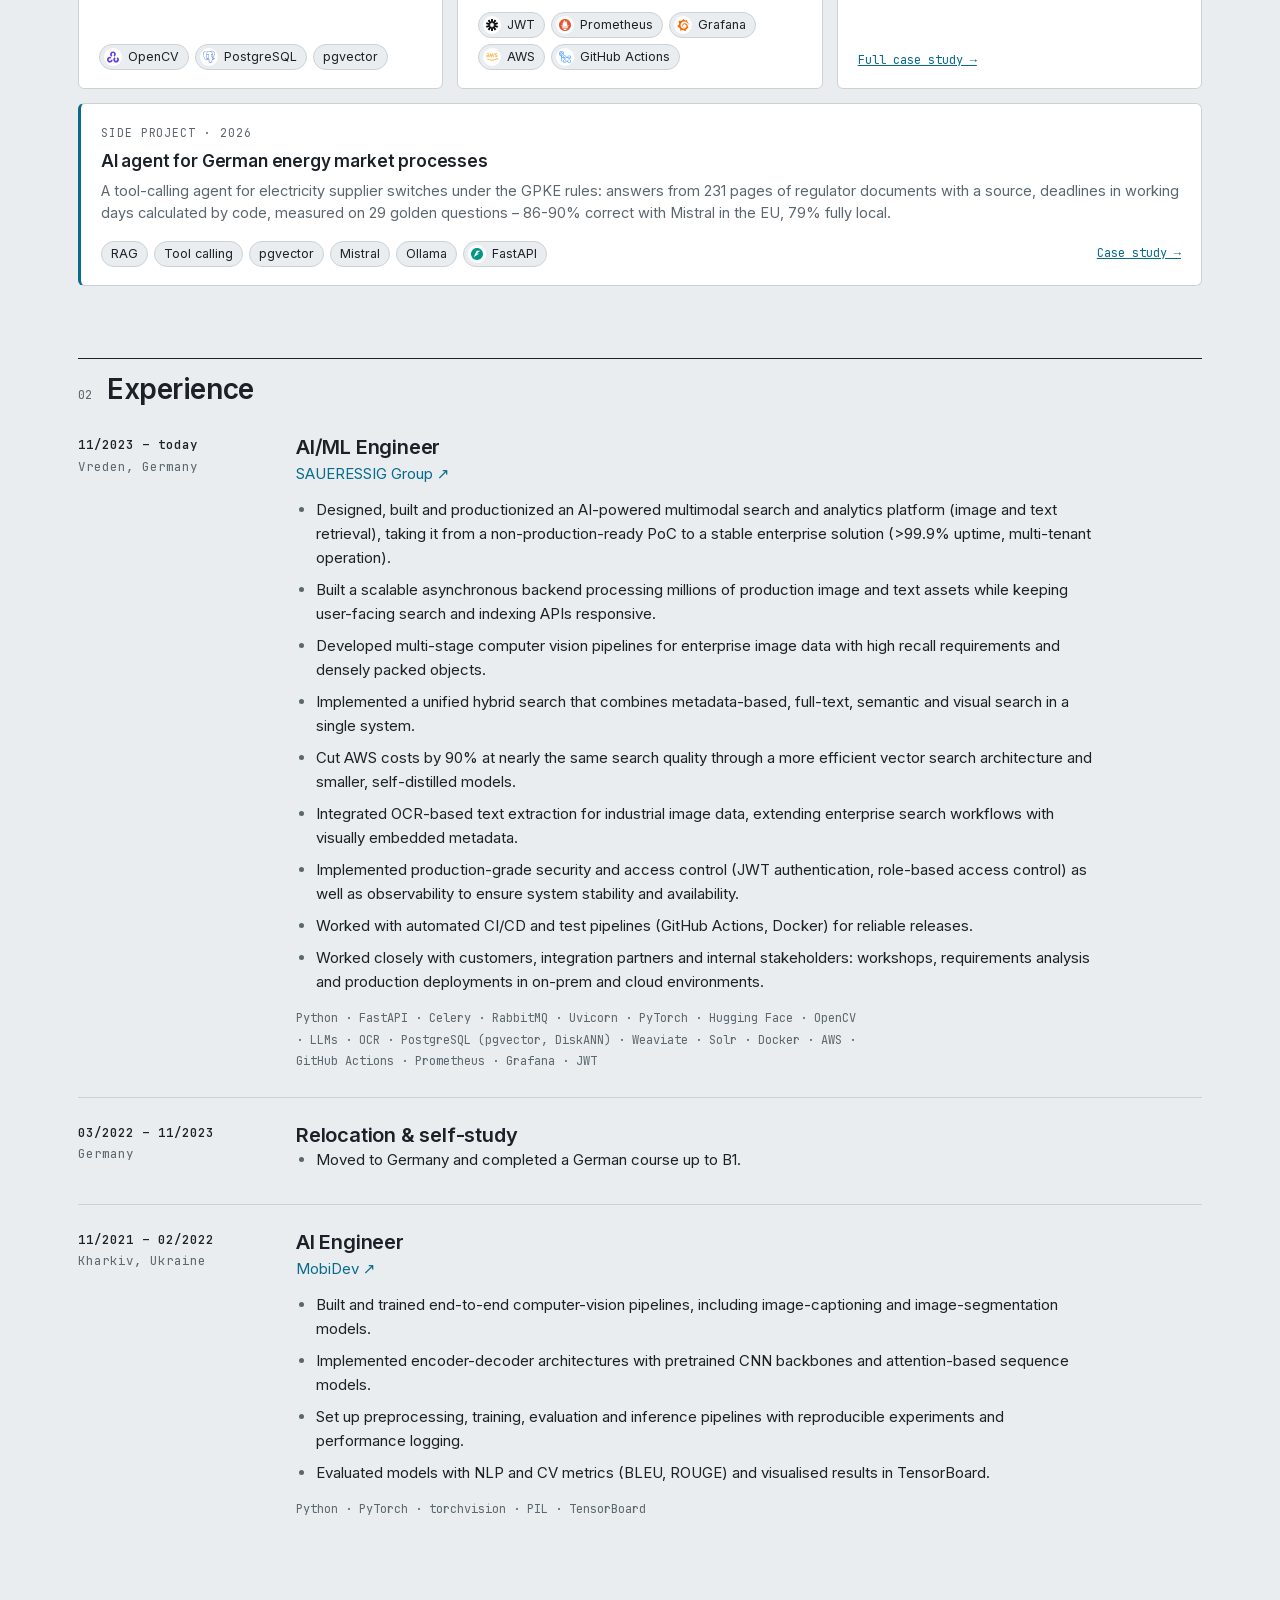
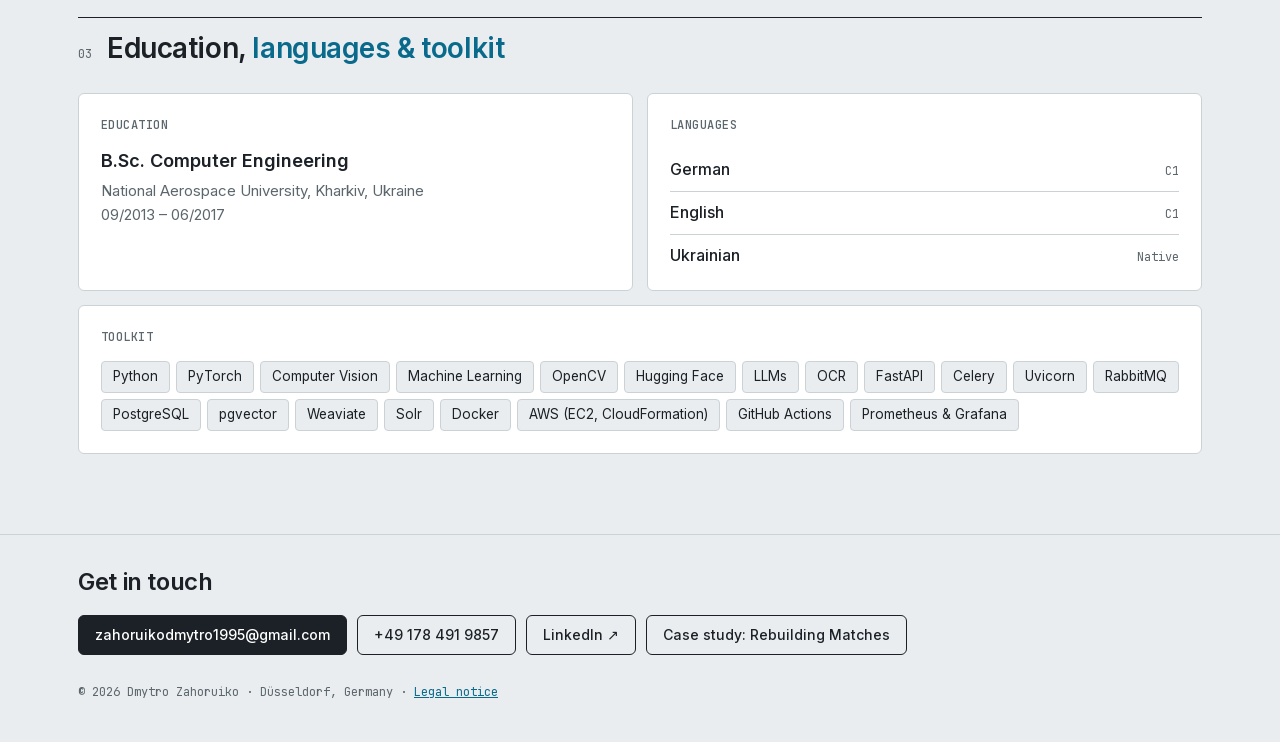
==== commit 284c429b: "Use past tense in CI/CD experience bullet Co-Authored-By: Claude Opus 5.5 <noreply@anthropic.com>" ====
--- a/index.html
+++ b/index.html
@@ -472,7 +472,7 @@
             <li data-de="Senkung der AWS-Kosten um 90% bei nahezu gleicher Suchqualität durch eine effizientere Architektur der Vektorsuche und kleinere, selbst destillierte Modelle.">Cut AWS costs by 90% at nearly the same search quality through a more efficient vector search architecture and smaller, self-distilled models.</li>
             <li data-de="Integration von OCR-basierter Textextraktion für industrielle Bilddaten, um Enterprise-Suchabläufe um visuell eingebettete Metadaten zu erweitern.">Integrated OCR-based text extraction for industrial image data, extending enterprise search workflows with visually embedded metadata.</li>
             <li data-de="Umsetzung produktionsreifer Sicherheits- und Zugriffskonzepte (JWT-Authentifizierung, rollenbasierte Zugriffskontrolle) sowie Observability zur Sicherstellung von Systemstabilität und Verfügbarkeit.">Implemented production-grade security and access control (JWT authentication, role-based access control) as well as observability to ensure system stability and availability.</li>
-            <li data-de="Arbeit mit automatisierten CI/CD- und Test-Pipelines (GitHub Actions, Docker) für stabile Releases.">Working with automated CI/CD and test pipelines (GitHub Actions, Docker) for reliable releases.</li>
+            <li data-de="Arbeit mit automatisierten CI/CD- und Test-Pipelines (GitHub Actions, Docker) für stabile Releases.">Worked with automated CI/CD and test pipelines (GitHub Actions, Docker) for reliable releases.</li>
             <li data-de="Enge Zusammenarbeit mit Kunden, Integrationspartnern und internen Stakeholdern: Workshops, Anforderungsanalyse und produktive Deployments in On-Prem- und Cloud-Umgebungen.">Worked closely with customers, integration partners and internal stakeholders: workshops, requirements analysis and production deployments in on-prem and cloud environments.</li>
           </ul>
           <div class="techline">Python · FastAPI · Celery · RabbitMQ · Uvicorn · PyTorch · Hugging Face · OpenCV · LLMs · OCR · PostgreSQL (pgvector, DiskANN) · Weaviate · Solr · Docker · AWS · GitHub Actions · Prometheus · Grafana · JWT</div>
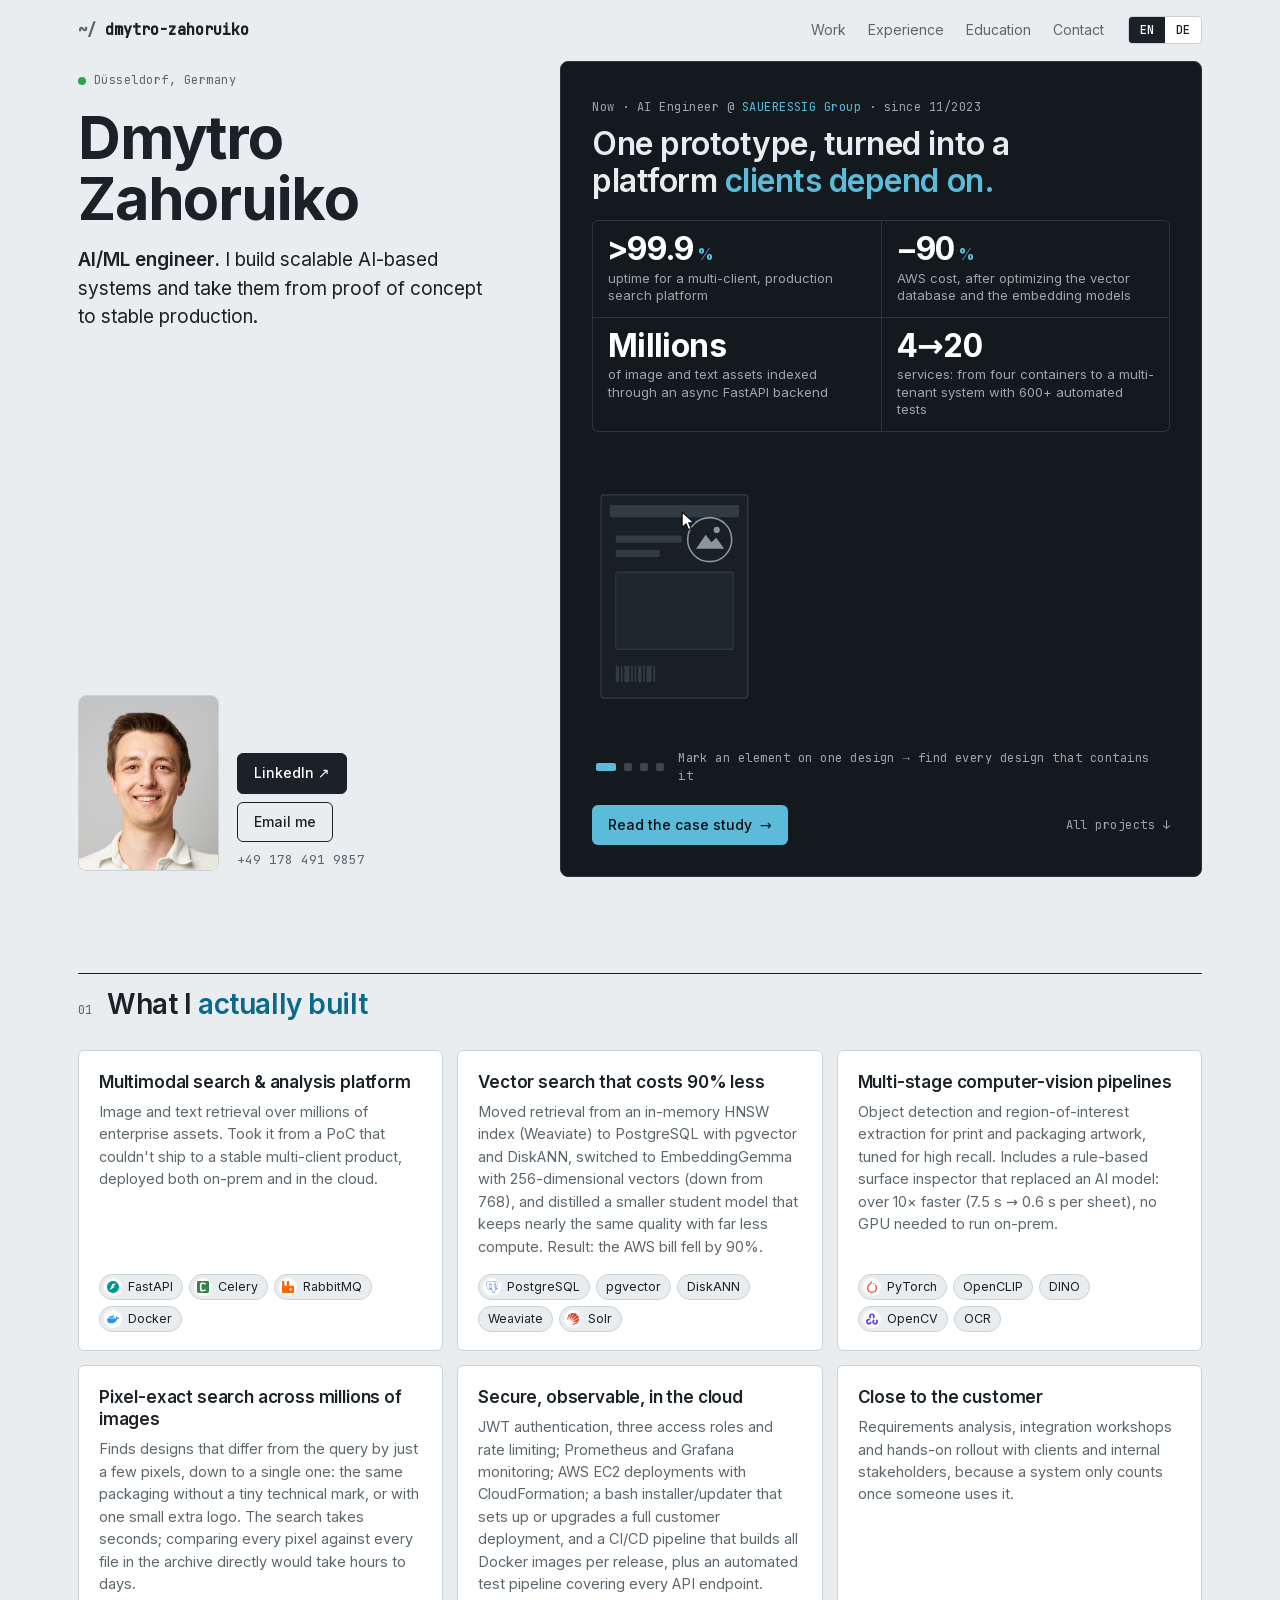
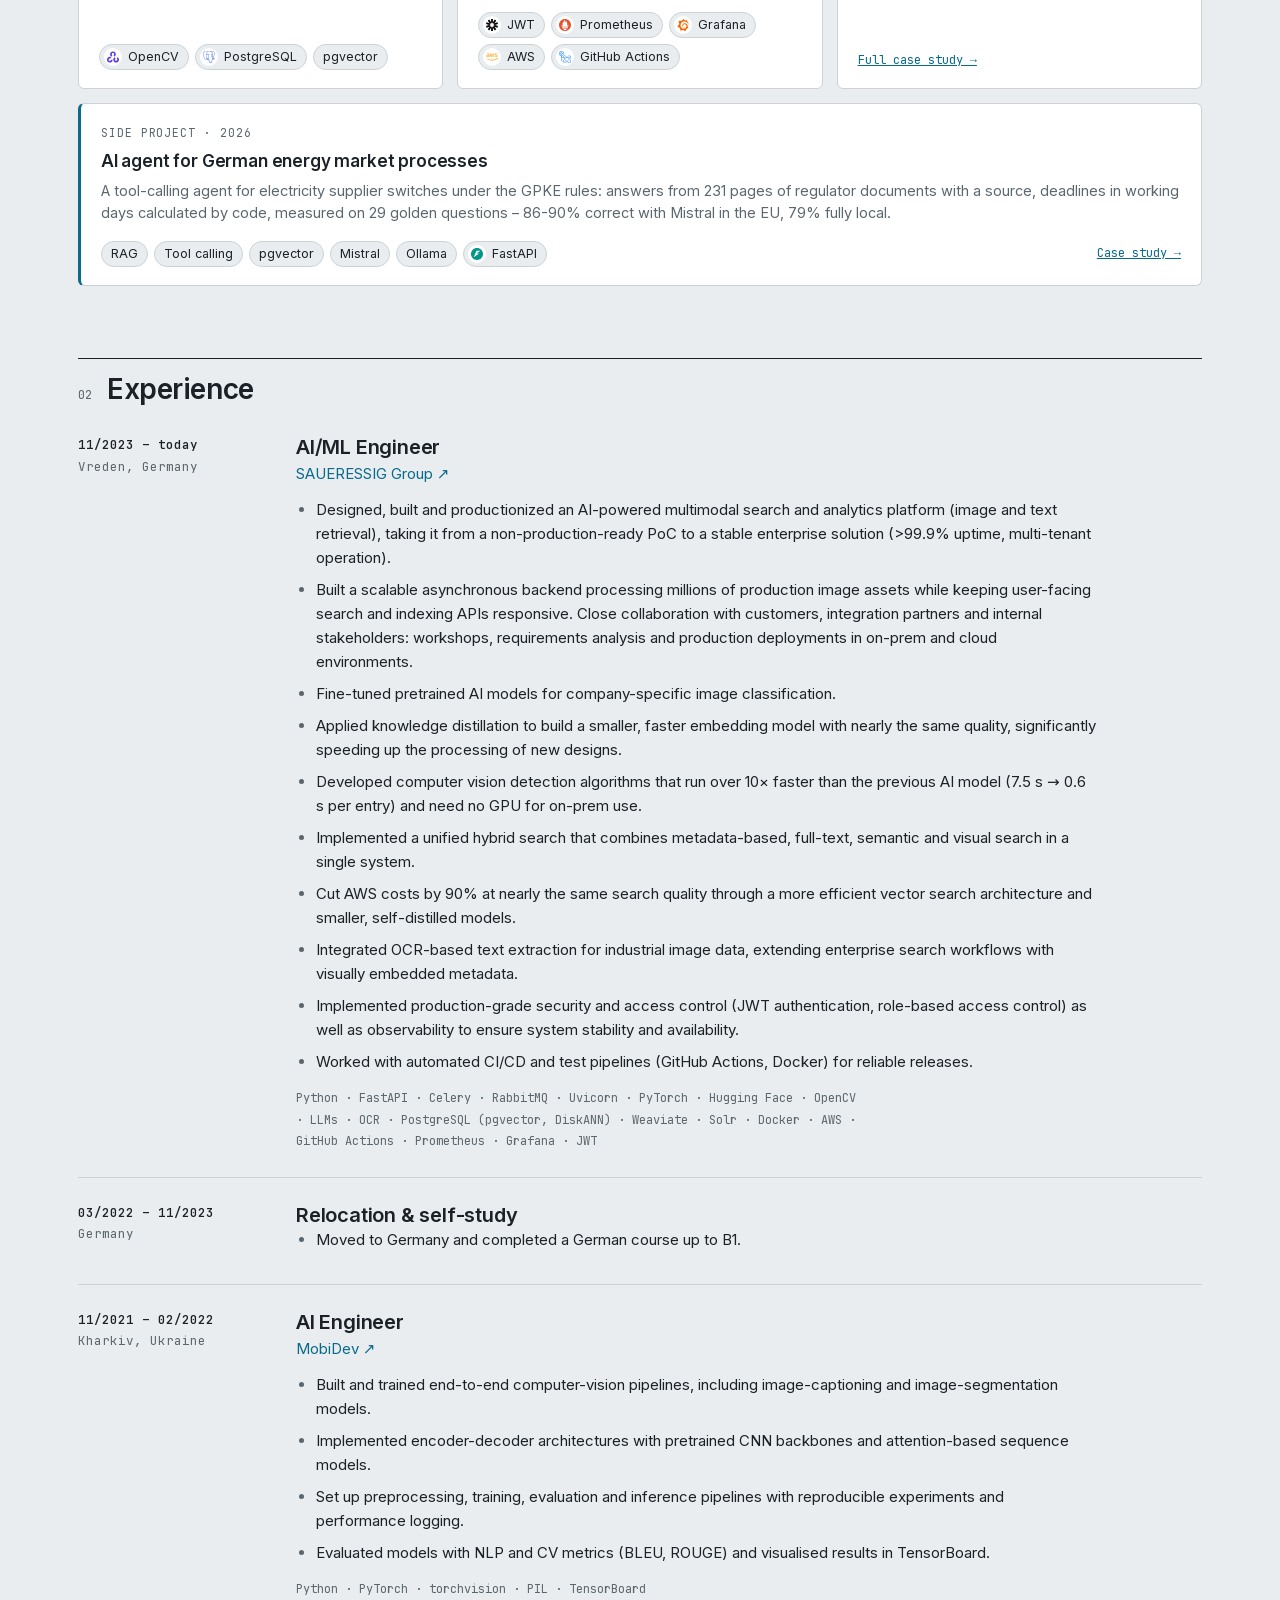
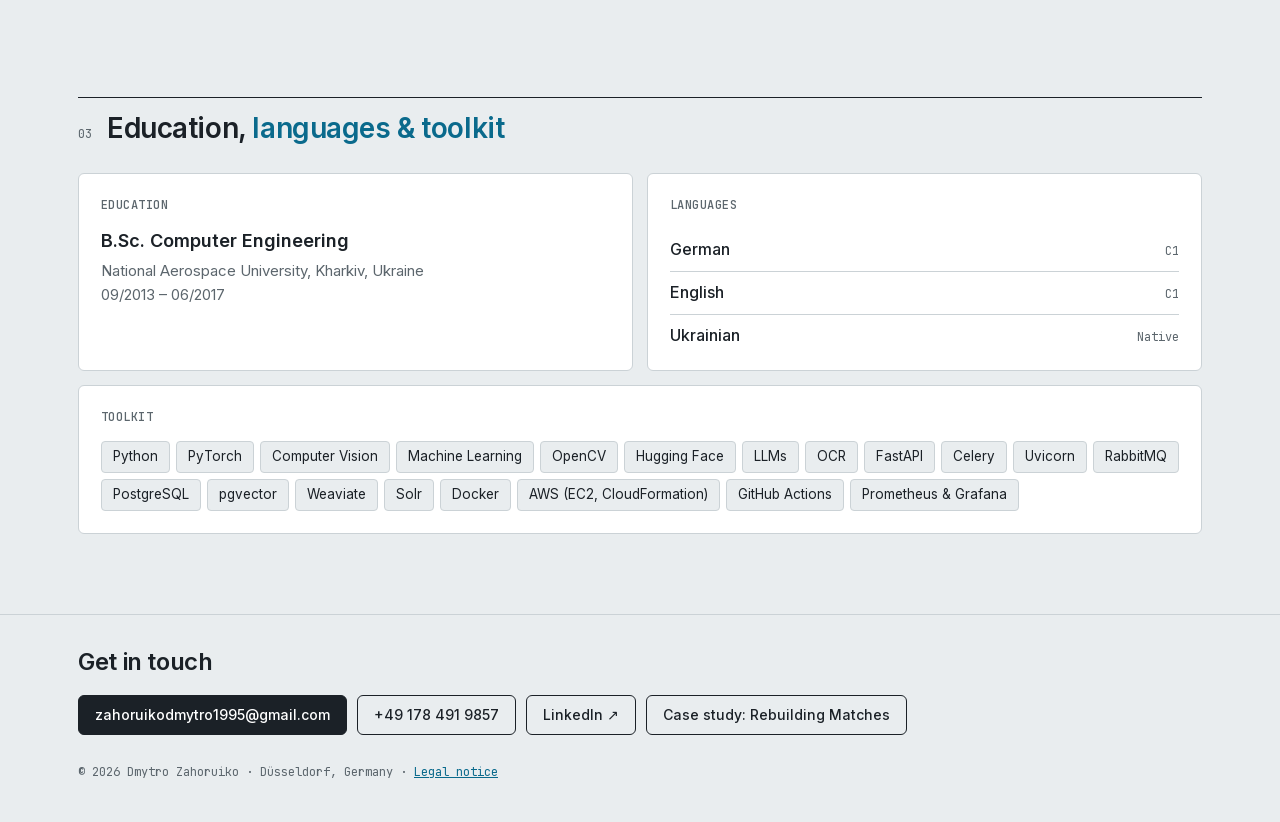
==== commit 415265b5: "Update experience section to match revised resume Co-Authored-By: Claude Opus 5.5 <noreply@anthropic" ====
--- a/index.html
+++ b/index.html
@@ -465,15 +465,16 @@
           <h3 data-de="KI/ML Engineer">AI/ML Engineer</h3>
           <div class="org" data-de="<a href='https://www.saueressig.com/saueressig-mimic-matches/' target='_blank' rel='noopener'>SAUERESSIG Group ↗</a>"><a href="https://www.saueressig.com/en/saueressig-mimic-matches-2/" target="_blank" rel="noopener">SAUERESSIG Group ↗</a></div>
           <ul class="points">
-            <li data-de="Entwicklung, Aufbau und Produktivsetzung einer KI-basierten multimodalen Such- und Analyseplattform (Bild- und Text-Retrieval) von einem nicht produktionsfähigen PoC zu einer stabilen Enterprise-Lösung (&gt;99,9% Uptime, Multi-Client-Betrieb).">Designed, built and productionized an AI-powered multimodal search and analytics platform (image and text retrieval), taking it from a non-production-ready PoC to a stable enterprise solution (&gt;99.9% uptime, multi-tenant operation).</li>
-            <li data-de="Aufbau eines asynchronen, skalierbaren Backends zur Verarbeitung großer Mengen produktiver Bild- und Textdaten (Millionen Assets) bei responsiven Nutzer-APIs für Suche und Indexierung.">Built a scalable asynchronous backend processing millions of production image and text assets while keeping user-facing search and indexing APIs responsive.</li>
-            <li data-de="Entwicklung mehrstufiger Computer-Vision-Pipelines für Enterprise-Bilddaten mit hohen Recall-Anforderungen und dichten Objektverteilungen.">Developed multi-stage computer vision pipelines for enterprise image data with high recall requirements and densely packed objects.</li>
+            <li data-de="Konzeption, Entwicklung und Produktivsetzung einer KI-gestützten multimodalen Such- und Analyseplattform (Bild- und Textsuche): vom nicht produktionsreifen PoC zur stabilen Enterprise-Lösung (&gt;99,9 % Verfügbarkeit, mandantenfähiger Betrieb).">Designed, built and productionized an AI-powered multimodal search and analytics platform (image and text retrieval), taking it from a non-production-ready PoC to a stable enterprise solution (&gt;99.9% uptime, multi-tenant operation).</li>
+            <li data-de="Aufbau eines asynchronen, skalierbaren Backends zur Verarbeitung großer Mengen produktiver Bild- und Textdaten (Millionen Assets) bei responsiven Nutzer-APIs für Suche und Indexierung. Enge Zusammenarbeit mit Kunden, Integrationspartnern und internen Stakeholdern: Workshops, Anforderungsanalyse und produktive Deployments in On-Prem- und Cloud-Umgebungen.">Built a scalable asynchronous backend processing millions of production image assets while keeping user-facing search and indexing APIs responsive. Close collaboration with customers, integration partners and internal stakeholders: workshops, requirements analysis and production deployments in on-prem and cloud environments.</li>
+            <li data-de="Fine-Tuning vortrainierter KI-Modelle für unternehmensspezifische Bildklassifikation.">Fine-tuned pretrained AI models for company-specific image classification.</li>
+            <li data-de="Entwicklung eines kleineren, schnelleren Embedding-Modells per Knowledge Distillation bei nahezu gleicher Qualität, wodurch neue Designs deutlich schneller verarbeitet werden.">Applied knowledge distillation to build a smaller, faster embedding model with nearly the same quality, significantly speeding up the processing of new designs.</li>
+            <li data-de="Computer-Vision-Algorithmus zur Erkennung, der über 10× schneller als das bisherige KI-Modell arbeitet (7,5 s → 0,6 s pro Eintrag) und on-prem ohne GPU auskommt.">Developed computer vision detection algorithms that run over 10× faster than the previous AI model (7.5 s → 0.6 s per entry) and need no GPU for on-prem use.</li>
             <li data-de="Implementierung einer einheitlichen Hybridsuche, die metadatenbasierte, Volltext-, semantische und visuelle Suche in einem System vereint.">Implemented a unified hybrid search that combines metadata-based, full-text, semantic and visual search in a single system.</li>
             <li data-de="Senkung der AWS-Kosten um 90% bei nahezu gleicher Suchqualität durch eine effizientere Architektur der Vektorsuche und kleinere, selbst destillierte Modelle.">Cut AWS costs by 90% at nearly the same search quality through a more efficient vector search architecture and smaller, self-distilled models.</li>
             <li data-de="Integration von OCR-basierter Textextraktion für industrielle Bilddaten, um Enterprise-Suchabläufe um visuell eingebettete Metadaten zu erweitern.">Integrated OCR-based text extraction for industrial image data, extending enterprise search workflows with visually embedded metadata.</li>
             <li data-de="Umsetzung produktionsreifer Sicherheits- und Zugriffskonzepte (JWT-Authentifizierung, rollenbasierte Zugriffskontrolle) sowie Observability zur Sicherstellung von Systemstabilität und Verfügbarkeit.">Implemented production-grade security and access control (JWT authentication, role-based access control) as well as observability to ensure system stability and availability.</li>
             <li data-de="Arbeit mit automatisierten CI/CD- und Test-Pipelines (GitHub Actions, Docker) für stabile Releases.">Worked with automated CI/CD and test pipelines (GitHub Actions, Docker) for reliable releases.</li>
-            <li data-de="Enge Zusammenarbeit mit Kunden, Integrationspartnern und internen Stakeholdern: Workshops, Anforderungsanalyse und produktive Deployments in On-Prem- und Cloud-Umgebungen.">Worked closely with customers, integration partners and internal stakeholders: workshops, requirements analysis and production deployments in on-prem and cloud environments.</li>
           </ul>
           <div class="techline">Python · FastAPI · Celery · RabbitMQ · Uvicorn · PyTorch · Hugging Face · OpenCV · LLMs · OCR · PostgreSQL (pgvector, DiskANN) · Weaviate · Solr · Docker · AWS · GitHub Actions · Prometheus · Grafana · JWT</div>
         </div>
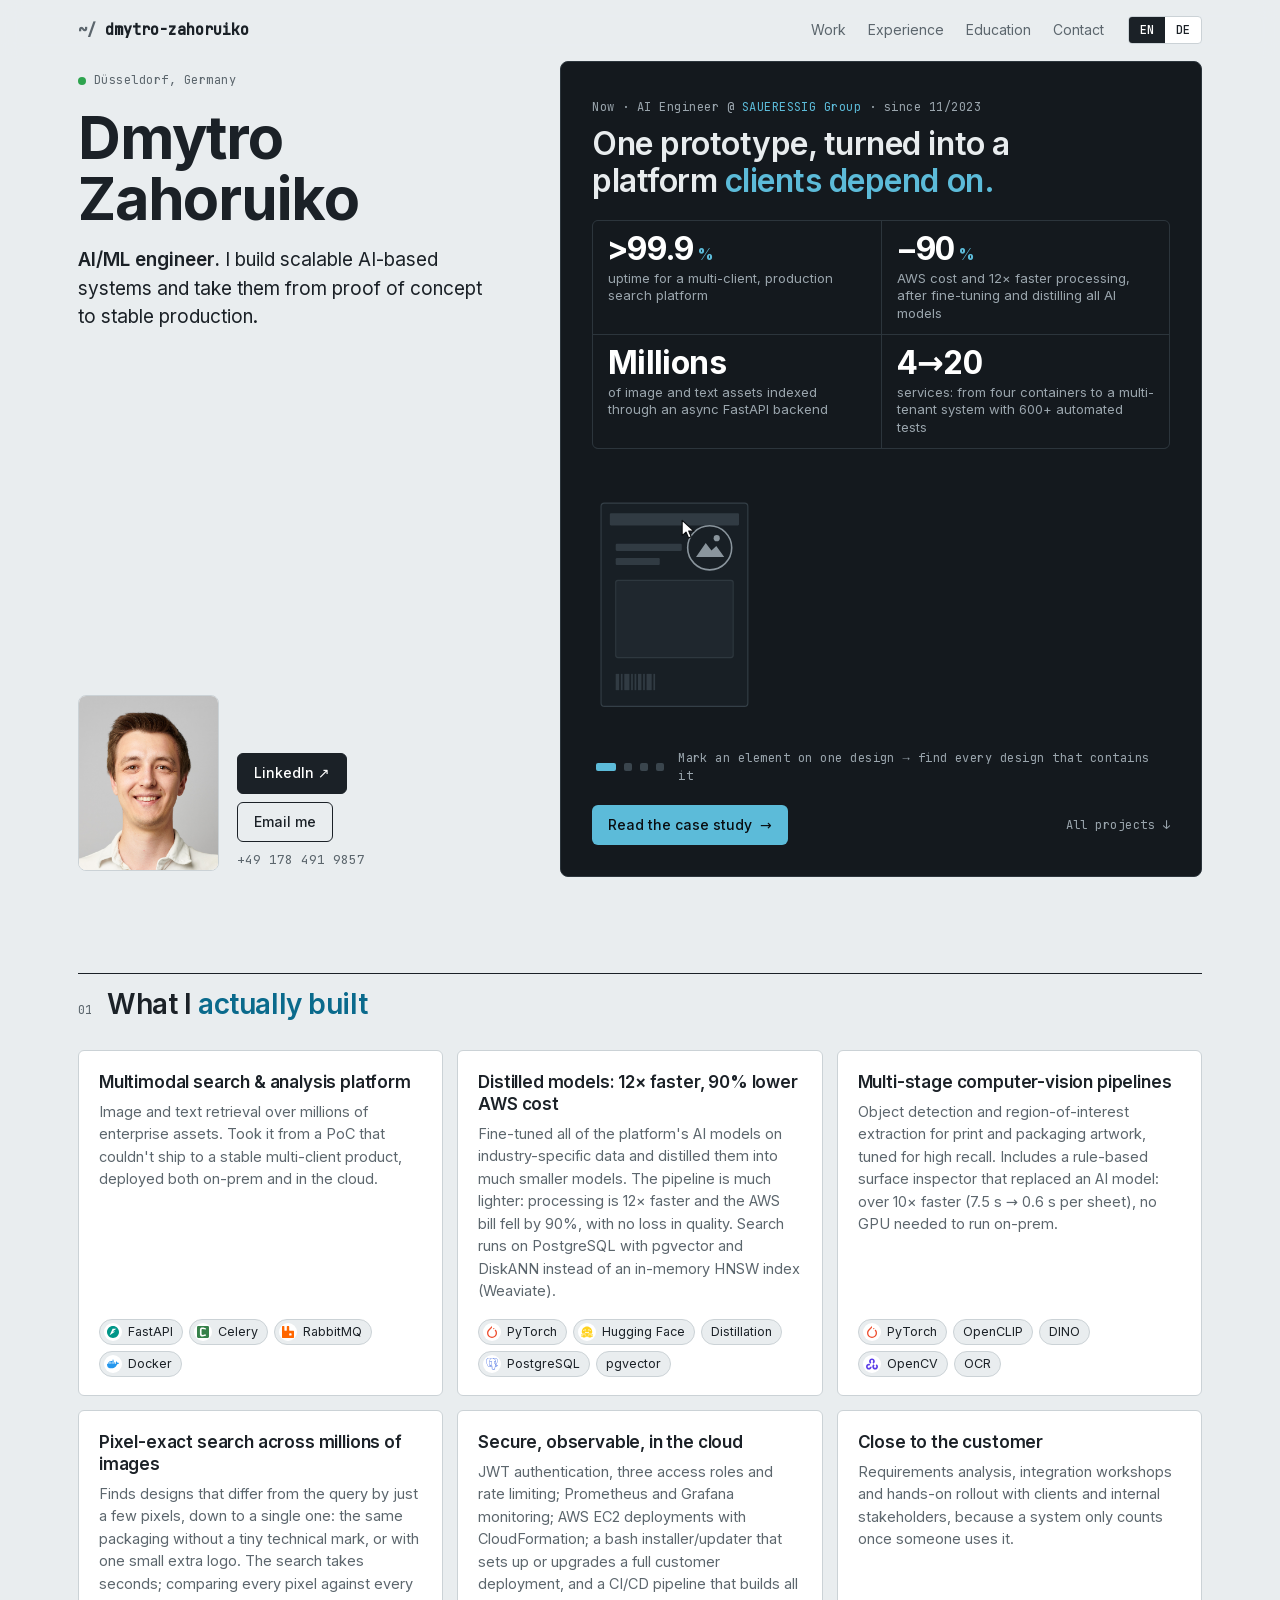
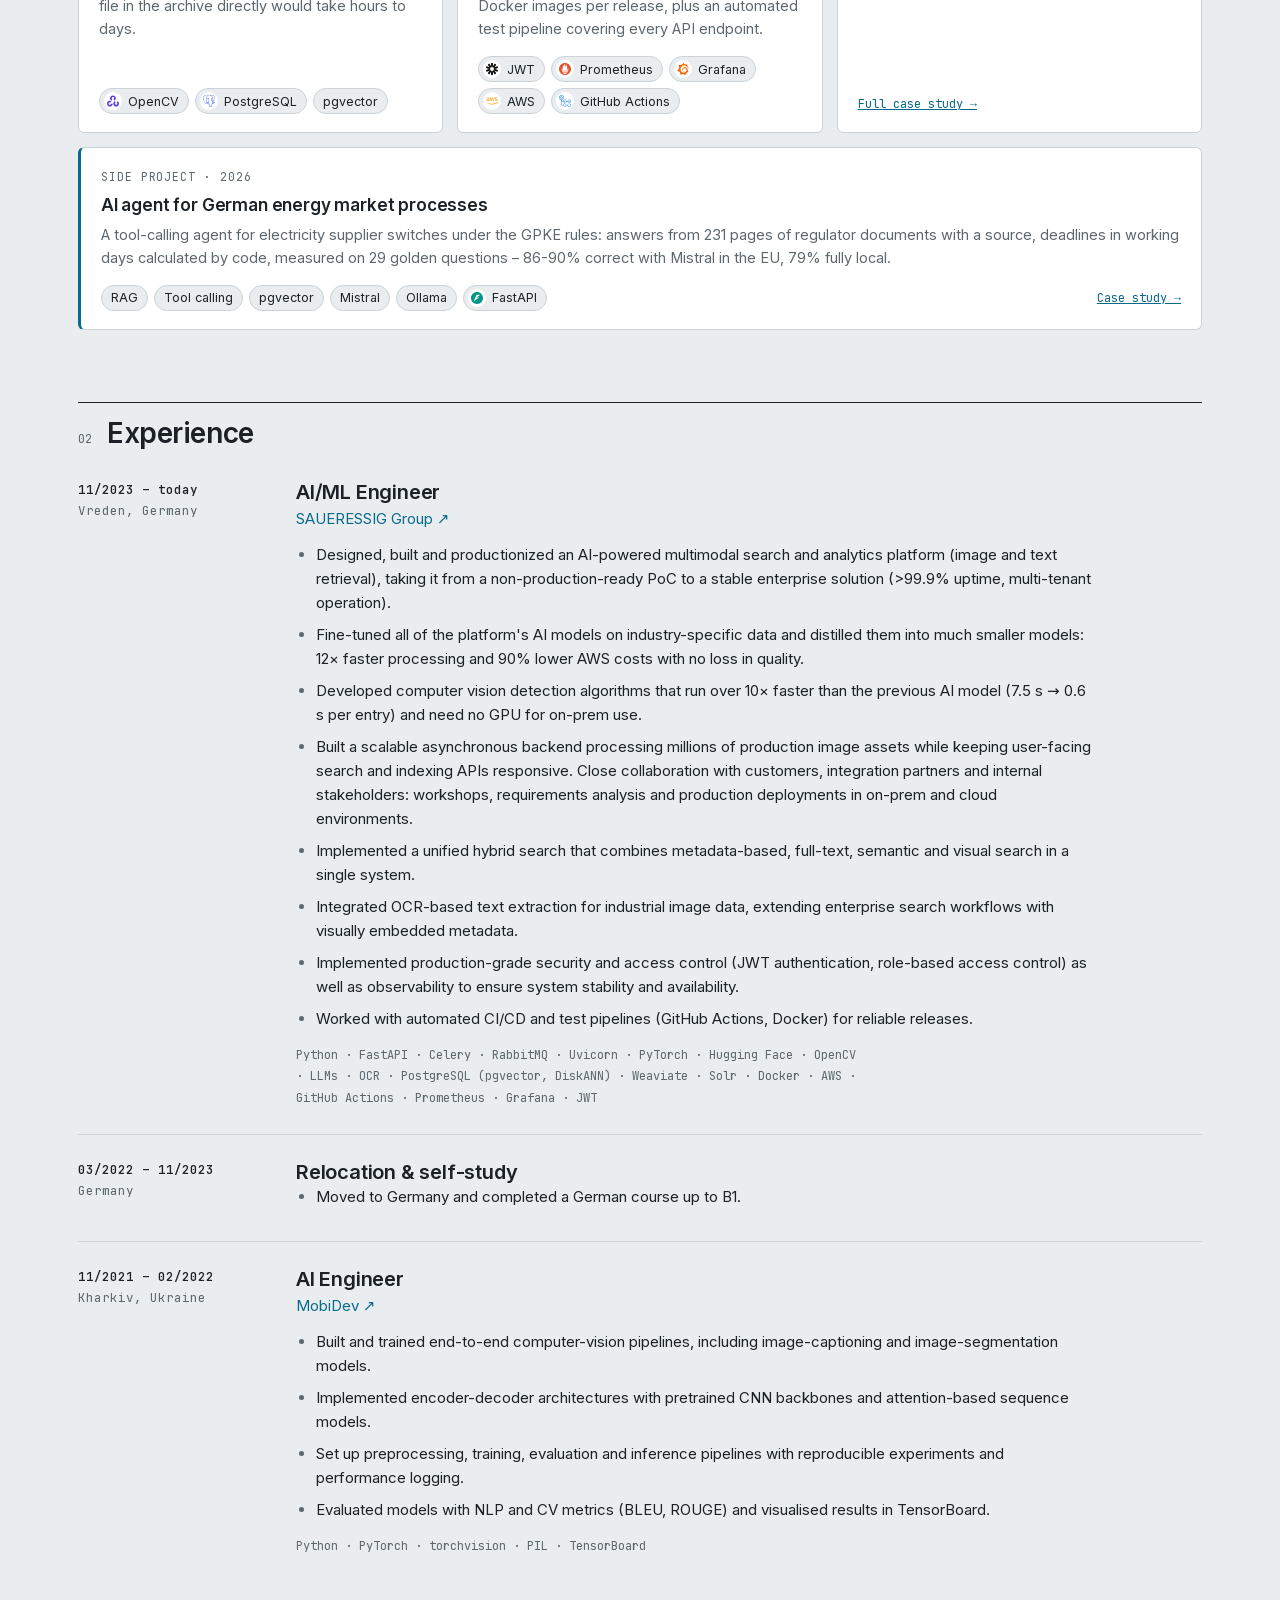
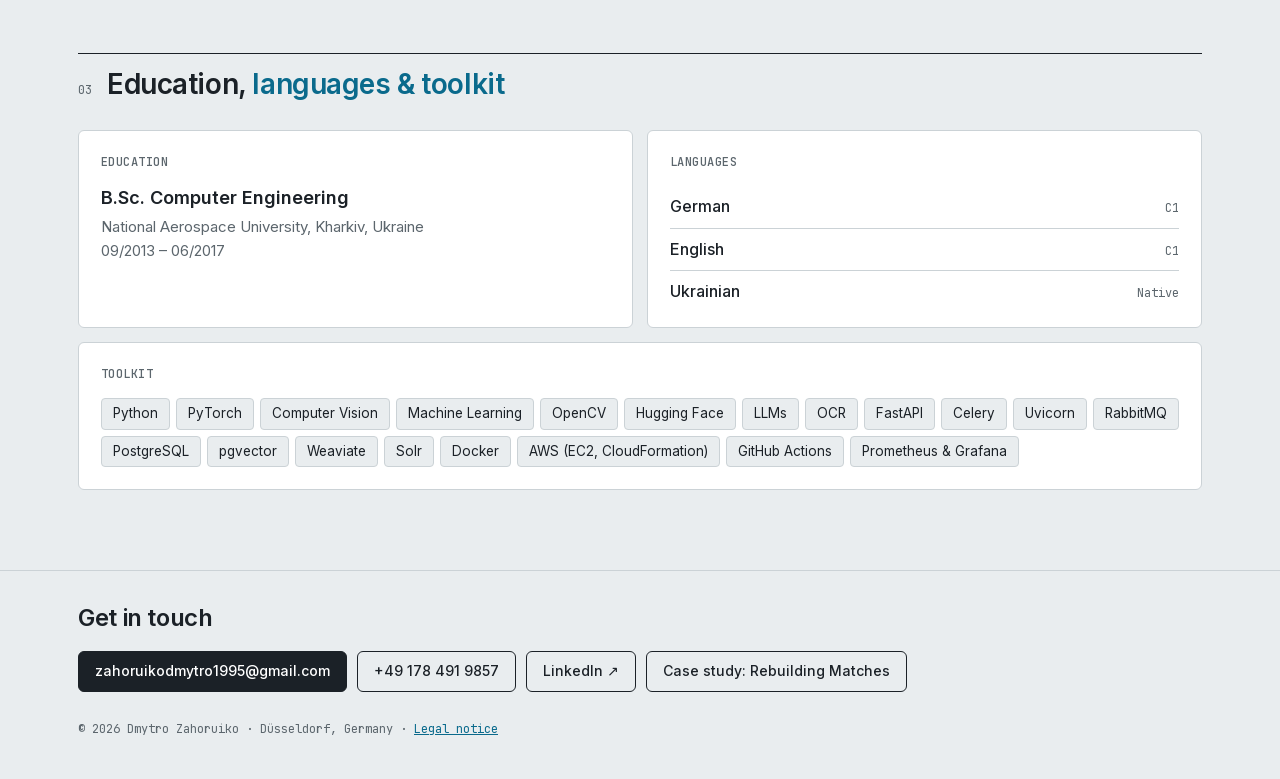
==== commit 1bf21124: "Lead with fine-tuned, distilled models: 12x faster, 90% lower AWS cost Attribute the 90% AWS saving " ====
--- a/index.html
+++ b/index.html
@@ -342,7 +342,7 @@
 
       <div class="stats">
         <div class="stat"><strong data-de="&gt;99,9<small>%</small>">&gt;99.9<small>%</small></strong><p data-de="Uptime einer produktiven Such-Plattform im Multi-Client-Betrieb">uptime for a multi-client, production search platform</p></div>
-        <div class="stat"><strong>−90<small>%</small></strong><p data-de="AWS-Kosten, nach der Optimierung der Vektordatenbank und der Embedding-Modelle">AWS cost, after optimizing the vector database and the embedding models</p></div>
+        <div class="stat"><strong>−90<small>%</small></strong><p data-de="AWS-Kosten und 12× schnellere Verarbeitung, nach Fine-Tuning und Destillation aller KI-Modelle">AWS cost and 12× faster processing, after fine-tuning and distilling all AI models</p></div>
         <div class="stat"><strong data-de="Millionen">Millions</strong><p data-de="an Bild- und Text-Assets, verarbeitet über ein asynchrones FastAPI-Backend">of image and text assets indexed through an async FastAPI backend</p></div>
         <div class="stat"><strong>4→20</strong><p data-de="Services: von vier Containern zum mandantenfähigen System mit 600+ automatisierten Tests">services: from four containers to a multi-tenant system with 600+ automated tests</p></div>
       </div>
@@ -389,14 +389,14 @@
           </ul>
         </article>
         <article class="card">
-          <h3 data-de="Vektorsuche, die 90% weniger kostet">Vector search that costs 90% less</h3>
-          <p data-de="Retrieval von einem HNSW-Index im Arbeitsspeicher (Weaviate) auf PostgreSQL mit pgvector und DiskANN umgezogen, auf EmbeddingGemma mit 256-dimensionalen Vektoren (statt 768) umgestiegen und ein kleineres Student-Modell destilliert, das mit deutlich weniger Rechenaufwand nahezu dieselbe Qualität erreicht. Ergebnis: 90% niedrigere AWS-Kosten.">Moved retrieval from an in-memory HNSW index (Weaviate) to PostgreSQL with pgvector and DiskANN, switched to EmbeddingGemma with 256-dimensional vectors (down from 768), and distilled a smaller student model that keeps nearly the same quality with far less compute. Result: the AWS bill fell by 90%.</p>
+          <h3 data-de="Destillierte Modelle: 12× schneller, 90% geringere AWS-Kosten">Distilled models: 12× faster, 90% lower AWS cost</h3>
+          <p data-de="Alle KI-Modelle der Plattform per Fine-Tuning auf branchenspezifische Daten trainiert und in deutlich kleinere Modelle destilliert. Die Pipeline ist dadurch viel schlanker: Die Verarbeitung ist 12× schneller und die AWS-Kosten sind um 90% gesunken, ohne Qualitätsverlust. Die Suche läuft auf PostgreSQL mit pgvector und DiskANN statt auf einem HNSW-Index im Arbeitsspeicher (Weaviate).">Fine-tuned all of the platform's AI models on industry-specific data and distilled them into much smaller models. The pipeline is much lighter: processing is 12× faster and the AWS bill fell by 90%, with no loss in quality. Search runs on PostgreSQL with pgvector and DiskANN instead of an in-memory HNSW index (Weaviate).</p>
           <ul class="stack">
+            <li><i><img src="icons/pytorch.svg" alt=""></i>PyTorch</li>
+            <li><i><img src="icons/huggingface.svg" alt=""></i>Hugging Face</li>
+            <li class="ni" data-de="Destillation">Distillation</li>
             <li><i><img src="icons/postgresql.svg" alt=""></i>PostgreSQL</li>
             <li class="ni">pgvector</li>
-            <li class="ni">DiskANN</li>
-            <li class="ni">Weaviate</li>
-            <li><i><img src="icons/apachesolr.svg" alt=""></i>Solr</li>
           </ul>
         </article>
         <article class="card">
@@ -466,12 +466,10 @@
           <div class="org" data-de="<a href='https://www.saueressig.com/saueressig-mimic-matches/' target='_blank' rel='noopener'>SAUERESSIG Group ↗</a>"><a href="https://www.saueressig.com/en/saueressig-mimic-matches-2/" target="_blank" rel="noopener">SAUERESSIG Group ↗</a></div>
           <ul class="points">
             <li data-de="Konzeption, Entwicklung und Produktivsetzung einer KI-gestützten multimodalen Such- und Analyseplattform (Bild- und Textsuche): vom nicht produktionsreifen PoC zur stabilen Enterprise-Lösung (&gt;99,9 % Verfügbarkeit, mandantenfähiger Betrieb).">Designed, built and productionized an AI-powered multimodal search and analytics platform (image and text retrieval), taking it from a non-production-ready PoC to a stable enterprise solution (&gt;99.9% uptime, multi-tenant operation).</li>
+            <li data-de="Fine-Tuning aller KI-Modelle der Plattform auf branchenspezifischen Daten und Destillation in deutlich kleinere Modelle: 12× schnellere Verarbeitung und 90% geringere AWS-Kosten ohne Qualitätsverlust.">Fine-tuned all of the platform's AI models on industry-specific data and distilled them into much smaller models: 12× faster processing and 90% lower AWS costs with no loss in quality.</li>
+            <li data-de="Computer-Vision-Algorithmus zur Erkennung, der über 10× schneller als das bisherige KI-Modell arbeitet (7,5 s → 0,6 s pro Eintrag) und on-prem ohne GPU auskommt.">Developed computer vision detection algorithms that run over 10× faster than the previous AI model (7.5 s → 0.6 s per entry) and need no GPU for on-prem use.</li>
             <li data-de="Aufbau eines asynchronen, skalierbaren Backends zur Verarbeitung großer Mengen produktiver Bild- und Textdaten (Millionen Assets) bei responsiven Nutzer-APIs für Suche und Indexierung. Enge Zusammenarbeit mit Kunden, Integrationspartnern und internen Stakeholdern: Workshops, Anforderungsanalyse und produktive Deployments in On-Prem- und Cloud-Umgebungen.">Built a scalable asynchronous backend processing millions of production image assets while keeping user-facing search and indexing APIs responsive. Close collaboration with customers, integration partners and internal stakeholders: workshops, requirements analysis and production deployments in on-prem and cloud environments.</li>
-            <li data-de="Fine-Tuning vortrainierter KI-Modelle für unternehmensspezifische Bildklassifikation.">Fine-tuned pretrained AI models for company-specific image classification.</li>
-            <li data-de="Entwicklung eines kleineren, schnelleren Embedding-Modells per Knowledge Distillation bei nahezu gleicher Qualität, wodurch neue Designs deutlich schneller verarbeitet werden.">Applied knowledge distillation to build a smaller, faster embedding model with nearly the same quality, significantly speeding up the processing of new designs.</li>
-            <li data-de="Computer-Vision-Algorithmus zur Erkennung, der über 10× schneller als das bisherige KI-Modell arbeitet (7,5 s → 0,6 s pro Eintrag) und on-prem ohne GPU auskommt.">Developed computer vision detection algorithms that run over 10× faster than the previous AI model (7.5 s → 0.6 s per entry) and need no GPU for on-prem use.</li>
             <li data-de="Implementierung einer einheitlichen Hybridsuche, die metadatenbasierte, Volltext-, semantische und visuelle Suche in einem System vereint.">Implemented a unified hybrid search that combines metadata-based, full-text, semantic and visual search in a single system.</li>
-            <li data-de="Senkung der AWS-Kosten um 90% bei nahezu gleicher Suchqualität durch eine effizientere Architektur der Vektorsuche und kleinere, selbst destillierte Modelle.">Cut AWS costs by 90% at nearly the same search quality through a more efficient vector search architecture and smaller, self-distilled models.</li>
             <li data-de="Integration von OCR-basierter Textextraktion für industrielle Bilddaten, um Enterprise-Suchabläufe um visuell eingebettete Metadaten zu erweitern.">Integrated OCR-based text extraction for industrial image data, extending enterprise search workflows with visually embedded metadata.</li>
             <li data-de="Umsetzung produktionsreifer Sicherheits- und Zugriffskonzepte (JWT-Authentifizierung, rollenbasierte Zugriffskontrolle) sowie Observability zur Sicherstellung von Systemstabilität und Verfügbarkeit.">Implemented production-grade security and access control (JWT authentication, role-based access control) as well as observability to ensure system stability and availability.</li>
             <li data-de="Arbeit mit automatisierten CI/CD- und Test-Pipelines (GitHub Actions, Docker) für stabile Releases.">Worked with automated CI/CD and test pipelines (GitHub Actions, Docker) for reliable releases.</li>
